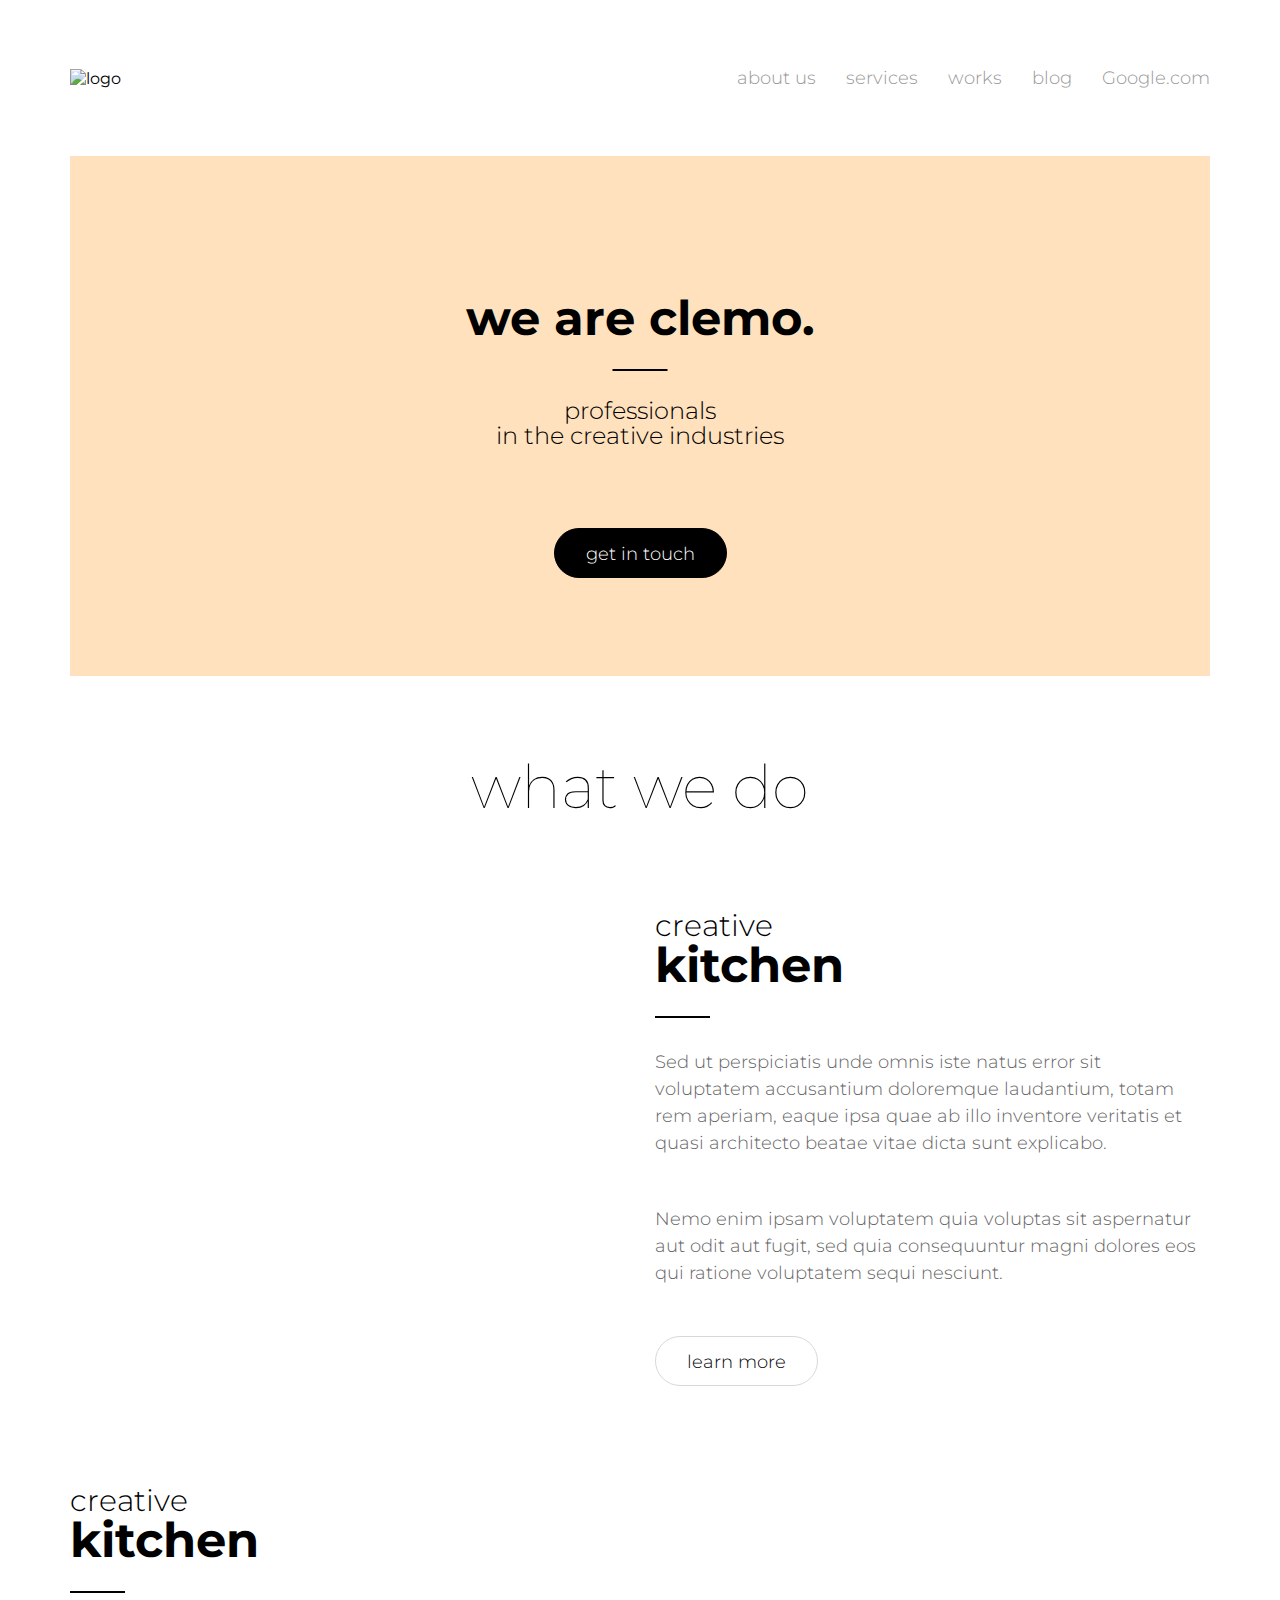
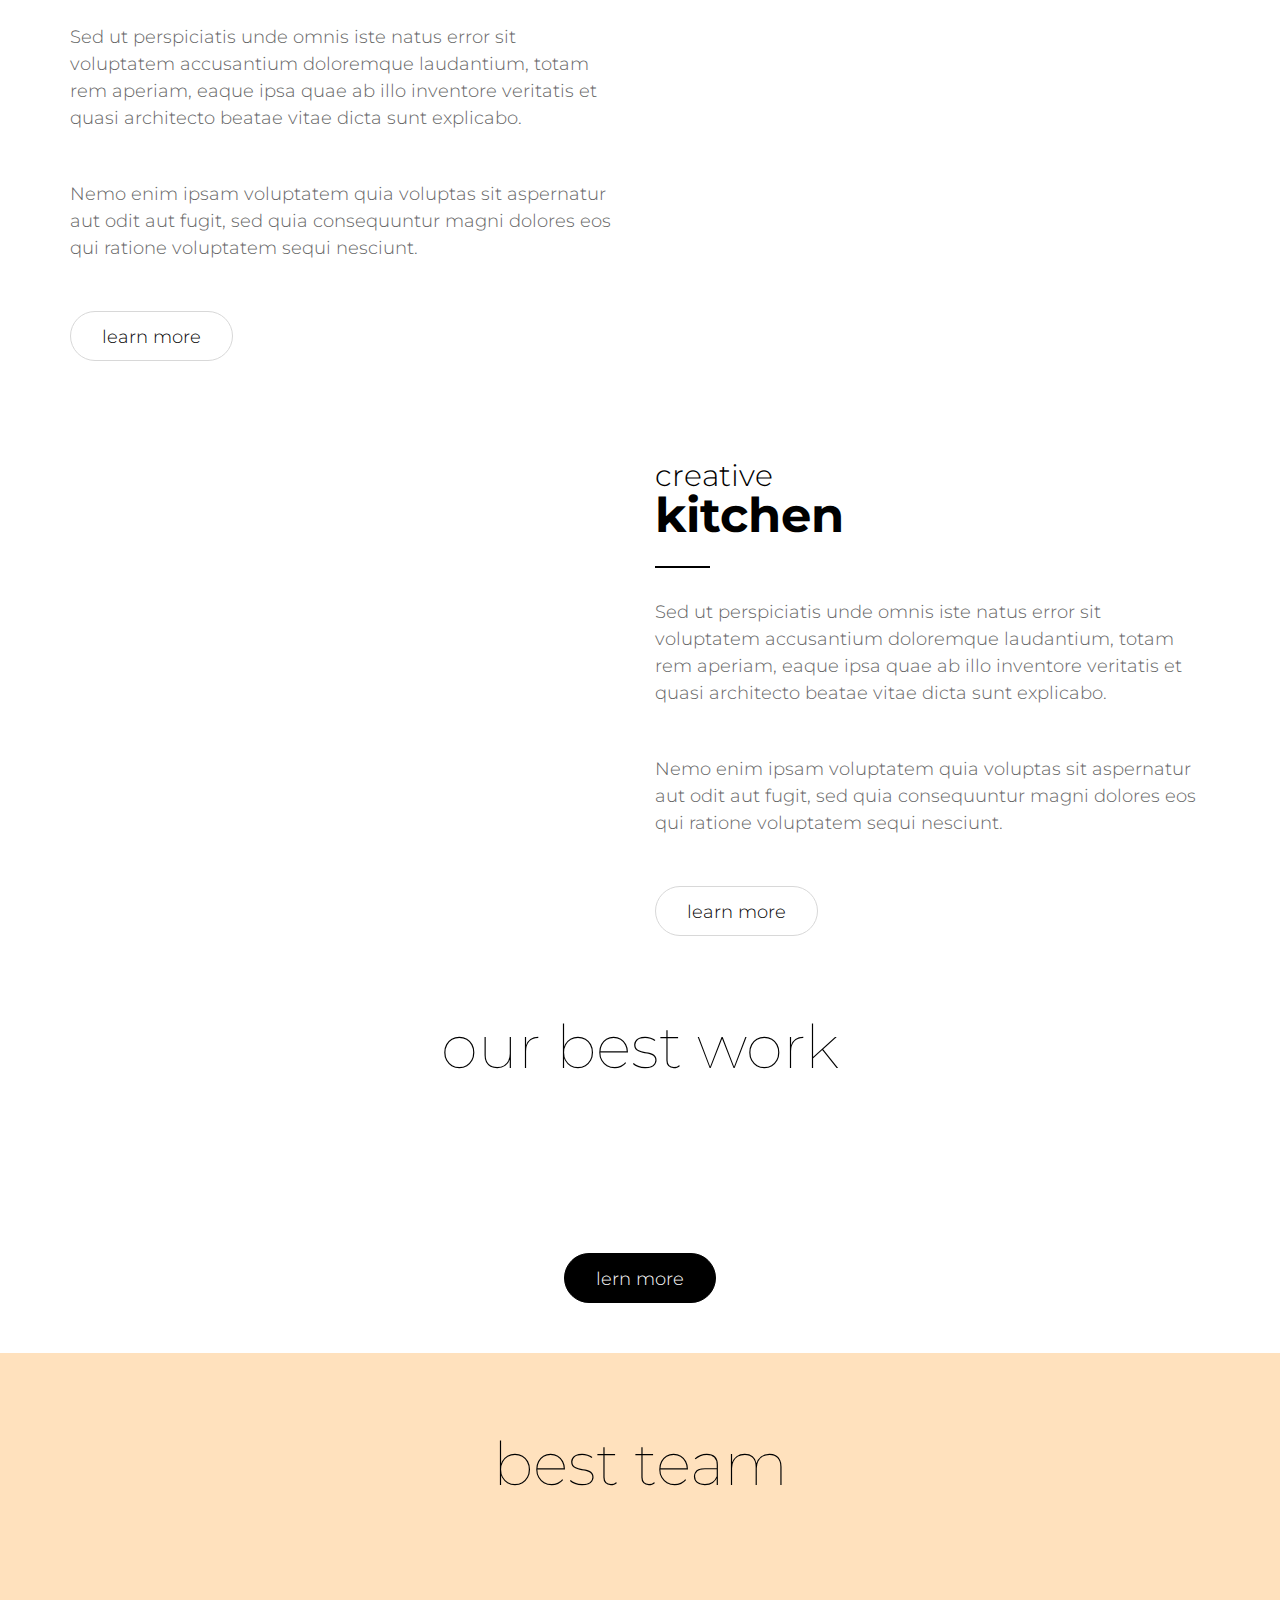
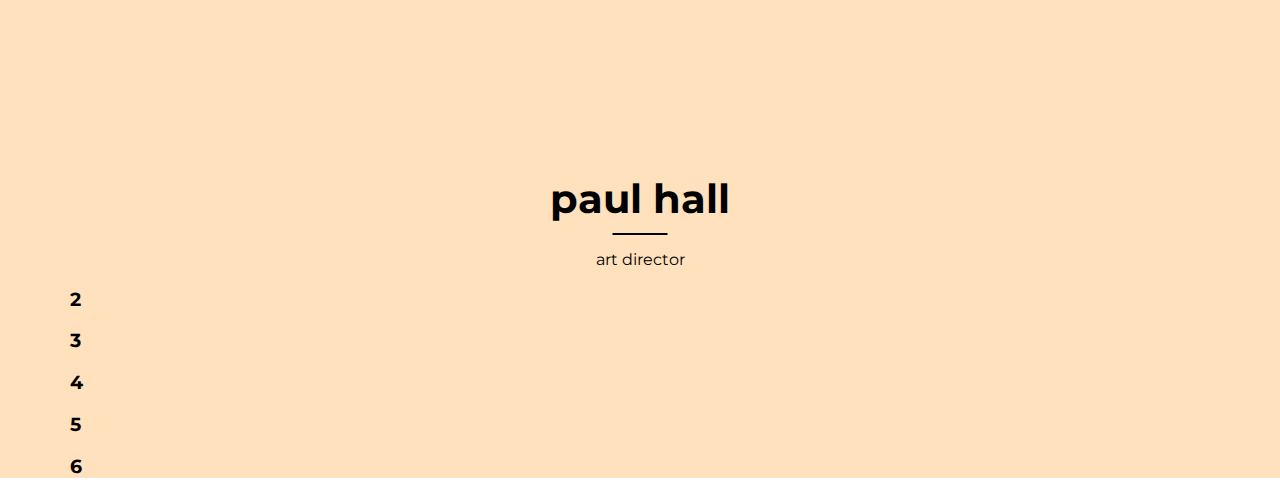
==== index.html @ fd50d559 "добавили общие стили, начал слайдер" ====
<!DOCTYPE html>
<html lang="en">
<head>
    <meta charset="UTF-8">
    <meta name="viewport" content="width=device-width, initial-scale=1.0">
    <meta http-equiv="X-UA-Compatible" content="ie=edge">
    <title>Document</title>
    <link rel="stylesheet" href="./css/index.css">
    <link rel="stylesheet" href="./css/grid.css">
    <link rel="stylesheet" href="./css/common.css">
    <link rel="stylesheet" href="./css/header.css">
    <link rel="stylesheet" href="./css/hero.css">
    <link rel="stylesheet" href="./css/content.css">
    <link rel="stylesheet" href="./css/gallery.css">
    <link rel="stylesheet" href="./css/gallery.css">
    <link rel="stylesheet" href="./css/best-team.css">
    <link href="https://fonts.googleapis.com/css?family=Montserrat:100,300,700&amp;subset=cyrillic" rel="stylesheet">
    <!-- Add the slick-theme.css if you want default styling -->
    <link rel="stylesheet" type="text/css" href="https://cdnjs.cloudflare.com/ajax/libs/slick-carousel/1.9.0/slick.min.css" />
    <!-- Add the slick-theme.css if you want default styling -->
    <link rel="stylesheet" type="text/css" href="https://cdnjs.cloudflare.com/ajax/libs/slick-carousel/1.9.0/slick-theme.min.css" />
</head>
<body>
    <header class="header">
     <div class="container">
            <div class="row row-space-between">
                <div class="col-6 header__item">
                    <div class="logo">
                        <img class="logo-img" src="http://www.digicliff.com/blog/wp-content/uploads/2015/09/Google-New-Logo-2015.jpg
                        " alt="logo">
                    </div>
                </div>
                <div class="col-6 header__item header__item_nav">
                    <nav class="main-nav">
                        <ul class="nav__list">
                            <li class="nav__item">
                                <a class="nav__link"href="#">about us</a>
                            </li>
                            <li class="nav__item">
                            
                                <a class="nav__link"href="#">services</a>
                            </li>
                            <li class="nav__item">
                                <a class="nav__link"href="#">works</a>
                            </li>
                            <li class="nav__item">
                                <a class="nav__link"href="#">blog</a>
                            </li>
                            <li class="nav__item">
                                <a class="nav__link"href="https://Google.com" target="_blank">Google.com</a>
                            </li>
                        </ul>
                    </nav>
                </div>
            </div>
        </div>
    </header>
    <main>
        <div class="container">
           
                <div class="hero">
                <h2 class="hero__title">we are clemo.</h2>
                <p class="hero__text">professionals <br> in the creative industries</p>   
                <a class="button" href="#" > get in touch</a>
                </div>
            

            <section class="section">
                <h2 class="section__title">what we do</h2>
                
                <div class="card row">
                    <div class="col-6 card__image">
                        <img src="http://placehold.it/1000x1000" alt="">
                    </div>
                    <div class="col-6 card__info">
                        <h3 class="card__title">
                            <span>creative</span>
                            kitchen
                        </h3>
                        <p class="card__text">
                            Sed ut perspiciatis unde omnis iste natus error sit voluptatem accusantium doloremque laudantium, totam rem aperiam, eaque
                            ipsa quae ab illo inventore veritatis et quasi architecto beatae vitae dicta sunt explicabo.
                        </p>
                        <p class="card__text"> 
                            Nemo enim ipsam voluptatem quia
                            voluptas sit aspernatur aut odit aut fugit, sed quia consequuntur magni dolores eos qui ratione voluptatem sequi nesciunt.
                        </p>
                        <a class="button button_invert" href="#">learn more</a>
                    </div>
                </div>

                <div class="card row">
                    <div class="col-6 card__image">
                        <img src="http://placehold.it/1000x1000" alt="">
                    </div>
                    <div class="col-6 card__info">
                        <h3 class="card__title">
                            <span>creative</span>
                            kitchen
                        </h3>
                        <p class="card__text">
                            Sed ut perspiciatis unde omnis iste natus error sit voluptatem accusantium doloremque laudantium, totam rem aperiam, eaque
                            ipsa quae ab illo inventore veritatis et quasi architecto beatae vitae dicta sunt explicabo.
                        </p>
                        <p class="card__text"> 
                            Nemo enim ipsam voluptatem quia
                            voluptas sit aspernatur aut odit aut fugit, sed quia consequuntur magni dolores eos qui ratione voluptatem sequi nesciunt.
                        </p>
                        <a class="button button_invert" href="#">learn more</a>
                    </div>
                </div>

                <div class="card row">
                    <div class="col-6 card__image">
                        <img src="http://placehold.it/1000x1000" alt="">
                    </div>
                    <div class="col-6 card__info">
                        <h3 class="card__title">
                            <span>creative</span>
                            kitchen
                        </h3>
                        <p class="card__text">
                            Sed ut perspiciatis unde omnis iste natus error sit voluptatem accusantium doloremque laudantium, totam rem aperiam, eaque
                            ipsa quae ab illo inventore veritatis et quasi architecto beatae vitae dicta sunt explicabo.
                        </p>
                        <p class="card__text"> 
                            Nemo enim ipsam voluptatem quia
                            voluptas sit aspernatur aut odit aut fugit, sed quia consequuntur magni dolores eos qui ratione voluptatem sequi nesciunt.
                        </p>
                        <a class="button button_invert" href="#">learn more</a>
                    </div>
                </div>
            </section>
            <section class="section gallery">
                    <h2 class="section__title">our best work</h2>
                
            <div class="row">
                <div class="gallery__column col-4">
                    <img src="http://placehold.it/100x100" alt="">
                    <img src="http://placehold.it/100x200" alt="">
                </div>

                <div class="gallery__column col-4">
                    <img src="http://placehold.it/100x200" alt="">
                    <img src="http://placehold.it/100x100" alt="">
                </div>

                <div class="gallery__column col-4">
                    <img src="http://placehold.it/100x100" alt="">
                    <img src="http://placehold.it/100x200" alt="">
                </div>
            </div>
             <div class="gallery__button-wrap">
                        <a class="button gallery__button" href="#"> lern more </a>
            </div>
            
            </section>
        </div>
        <section class="section best-team">
            <div class="container">
                <h2 class="section__title">best team</h2>
                <div  class="best-team__slider">
                    <div class="member">
                        <div class="member__avatar">
                            <img src="http://placehold.it/100x100" alt="">
                        </div>
                       <p class="member__name"> paul hall </p>
                       <span class="member__job">  art director </span>
                    </div>
                    <div>
                        <h3>2</h3>
                    </div>
                    <div>
                        <h3>3</h3>
                    </div>
                    <div>
                        <h3>4</h3>
                    </div>
                    <div>
                        <h3>5</h3>
                    </div>
                    <div>
                        <h3>6</h3>
                    </div>
                </div>

            </div>
        </section>
    </main>

    <script type="text/javascript" src="./js/jquery-3.3.1.min.js"></script>
    <script type="text/javascript" src="https://cdnjs.cloudflare.com/ajax/libs/slick-carousel/1.9.0/slick.min.js"></script>
    <script>
    
        $(document).ready(function (){
            $('.best-team__slider').slick( {
                infinite: true,
                slidesToShow: 3,
                slidesToScroll: 3,
                dots: true
            }
            );
        });
        </script>
</body>
</html>
---- css/index.css ----
* {
    box-sizing: border-box;
}

html,
body {
padding: 0;
margin: 0;
font-family: Montserrat, Helvetica, sans-serif;
}
---- css/grid.css ----
.container {
width: 1170px;
padding-left: 15px;
padding-right: 15px;
margin: 0 auto;
}

.row {
    margin: 0 -15px;
    display: flex;
    flex-wrap: wrap;
}


div[class*="col-"] {
    padding: 0 15px;
}

.col-12 {
    width: 100%;
}

.col-6 {
    width: 50%;
}

.col-1 {
    width: calc(100%/12 * 1);
}

.col-2 {
    width: calc(100%/12 * 2);
}

.col-3 {
    width: calc(100%/12 * 3);
}

.col-4 {
    width: calc(100%/12 * 4);
}

.col-5 {
    width: calc(100%/12 * 5);
}

.col-7 {
    width: calc(100%/12 * 7);
}

.col-8 {
    width: calc(100%/12 * 8);
}

.col-9 {
    width: calc(100%/12 * 9);
}

.col-10 {
    width: calc(100%/12 * 10);
}

.col-11 {
    width: calc(100%/12 * 11);
}
---- css/common.css ----
.section {
  padding: 0;
  padding-top: 87px;
}

.section__title {
  font-size: 60px;
  margin-bottom: 100px;
  margin-top: 0;
  font-weight: 100;
  line-height: 0.8;
  text-align: center;
}

.button {
  display: inline-block;
  height: 50px;
  line-height: 50px;
  padding: 0 31px;
  background-color: #000;
  border-radius: 25px;
  text-align: center;
  font-size: 18px;
  font-weight: 300;
  text-decoration: none;
  color: #ffffff;
  transition: all 0.05s;
  border: 1px solid #000;
}

.button:hover {
   color: #ebe9e9;
   background-color: #252525; 
   box-shadow: 2px 2px 2px #978a7a;
   transition: all 0.15s ease-out;
}

.button:active {
background-color: rgb(27, 27, 27);
box-shadow: 0px 0px 2px rgb(0, 0, 0);
transition: all 0.15s ease-out;
}

.button_invert {
    background-color: #fff; 
    border-color: #d8d8d8;
    color: #000;
}

.button_invert:hover {
    background-color: #ededed;
    border-color: #ededed;
    box-shadow: 2px 2px 7px #d7d7d7;
    color: #000;
}

.button_invert:active {
  box-shadow: 2px 2px 2px #d7d7d7;

}
---- css/header.css ----
.header {
height: 156px;
align-items: stretch;
}

.header > .container,
.header >.container> .row {
    height: 100%;
}

.header__item {
    display:flex;
    align-items: center;
}

.header__item_nav {
   justify-content: flex-end;

}

.logo-img {
width: 120px;
}

.nav__list {
list-style: none;
margin: 0;
padding: 0;
display: flex;
}

.nav__link {
    color: #989898;
    font-size: 18px;
    text-decoration: none;
    font-weight: 300;
    padding: 10px 15px;
}

.nav__item:last-child .nav__link {
    padding-right: 0;
}
.nav__link:hover {
    color: #4f4f4f;
}
---- css/hero.css ----
.hero {
    height: 520px;
    background-color: #ffe1bd;
    display: flex;
    flex-direction: column;
    justify-content: center;
    align-items: center;
}

.hero__title {
    position: relative;
    font-size: 48px;
    margin-bottom: 56px;
    line-height : 1;
}

.hero__title::after {
    content: "";
    position: absolute;
    bottom: -29px;
    left: 50%;
    transform: translateX(-50%);
    height: 2px;
    width: 55px;
    background-color: #000000;
}

.hero__text {
    text-align: center;
    font-size: 24px;
    font-weight: 300;
    line-height: 25px;
    margin: 0px 0px 80px 0px;
}
---- css/content.css ----
.card {
  justify-content: space-between;
}

.card:not(:last-child) {
  margin-bottom: 100px;
}

.card:nth-child(2n-1) {
  flex-direction: row-reverse;
}

.card__image img {
  width: 100%;
}

.card__title {
  position: relative;
  font-size: 48px;
  line-height: 1;
  text-align: left;
  font-weight: bold;
  margin: 0 0 60px 0;
}

.card__title span {
  display: block;
  font-size: 30px;
  line-height: 1;
  text-align: left;
  font-weight: 300;
  margin: 0;
}

.card__title::after {
  content: "";
  position: absolute;
  bottom: -29px;
  left: 0;
  height: 2px;
  width: 55px;
  background-color: #000000;
}

.card__text {
  font-size: 18px;
  font-weight: 300;
  font-style: normal;
  font-stretch: normal;
  line-height: 1.5;
  letter-spacing: normal;
  text-align: left;
  color: #656565;
  margin-top: 28px;
  margin-bottom: 49px;
}
---- css/gallery.css ----
.gallery__column img {
  width: 100%;
}

.gallery__column img:not(:last-child) {
  margin-bottom: 28px;
}

.gallery__button-wrap {
  display: flex;
  justify-content: center;
  padding: 50px 0;
}
---- css/gallery.css ----
.gallery__column img {
  width: 100%;
}

.gallery__column img:not(:last-child) {
  margin-bottom: 28px;
}

.gallery__button-wrap {
  display: flex;
  justify-content: center;
  padding: 50px 0;
}
---- css/best-team.css ----
.best-team {
    background-color: #ffe1bd;
}



.member__avatar {
    margin: 0 auto;
    width: 168px;
    height: 168px;
    border-radius: 100%;
    overflow: hidden;
    margin-bottom: 22px;
}

.member__avatar img {
    width: 100%;
}

.member {
   text-align: center;

}
.member__name {
  position: relative;
  font-size: 40px;
  font-weight: bold;
  line-height: 1.05;
  color: #000000;
  margin-top: 0;
  margin-bottom: 30px;

}


.member__name::after {
    content: "";
    position: absolute;
    bottom: -15px;
    left: 50%;
    transform: translateX(-50%);
    height: 2px;
    width: 55px;
    background-color: #000000;
}
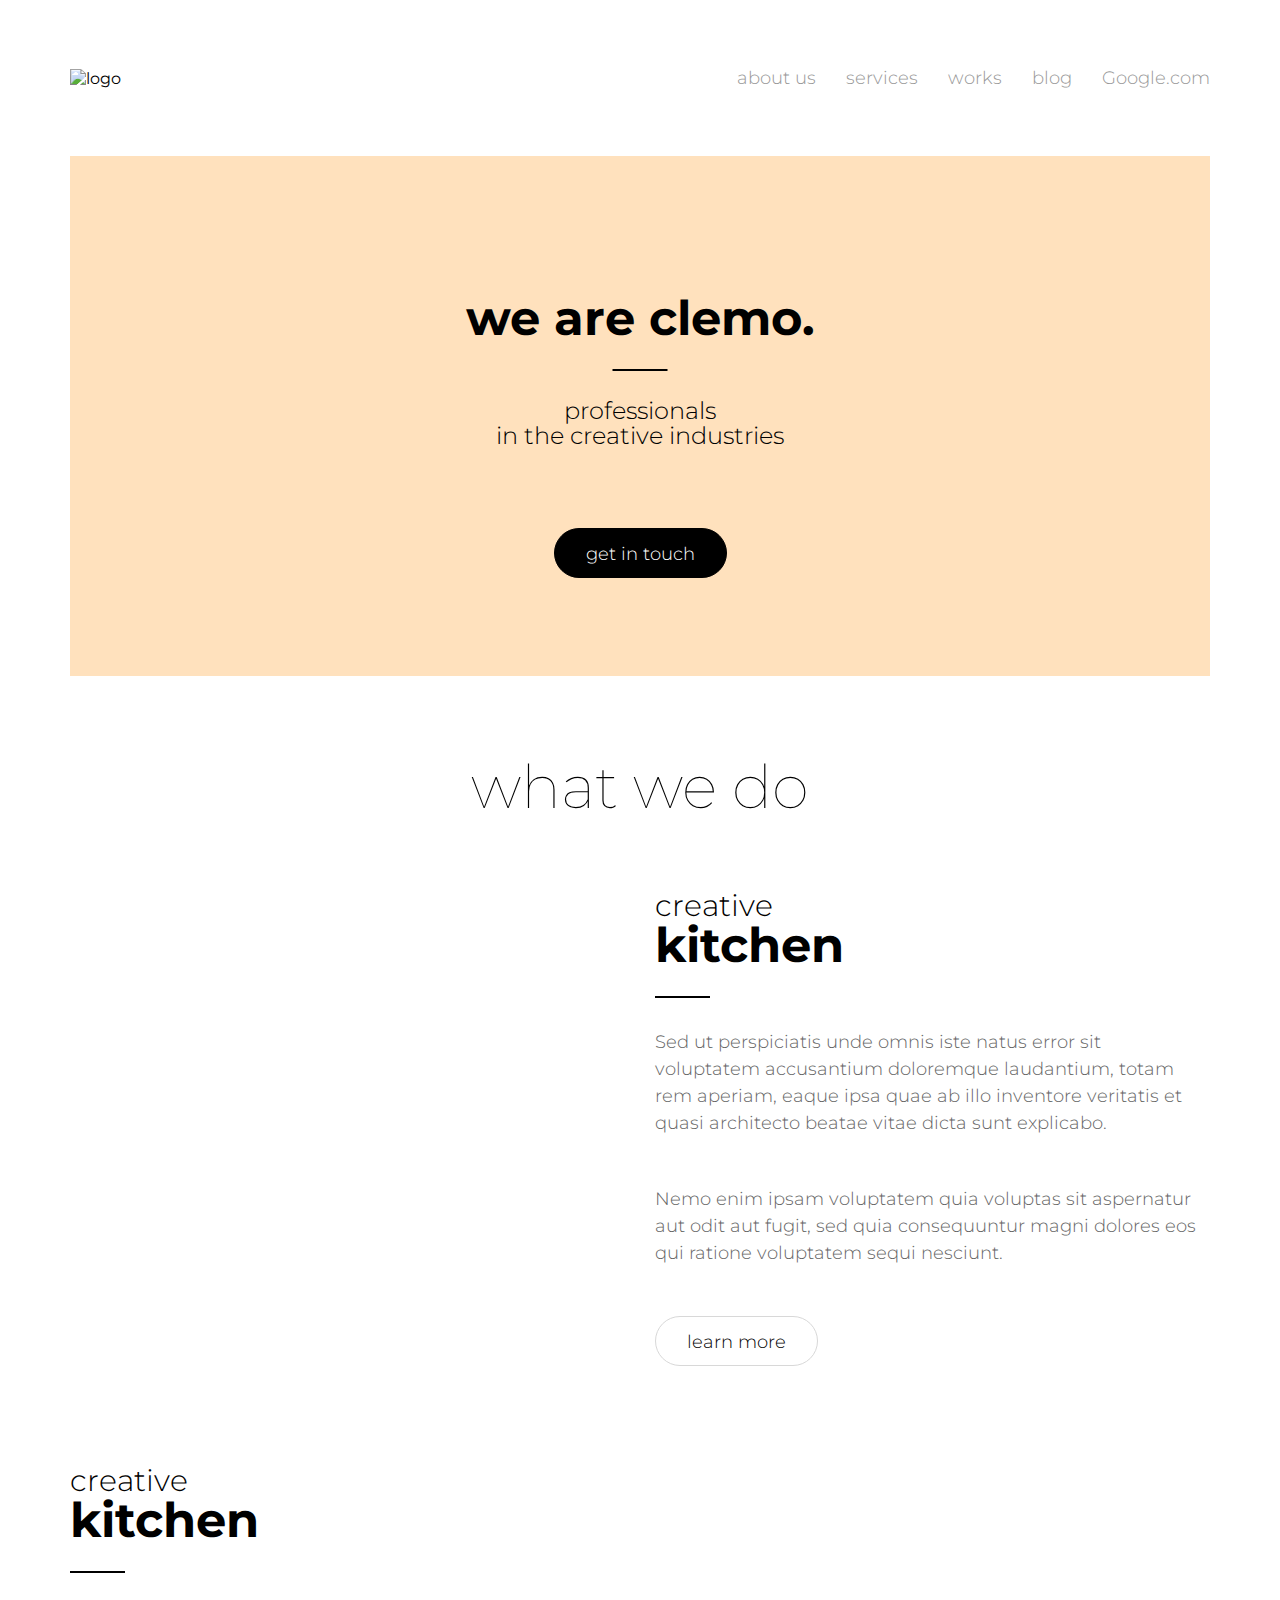
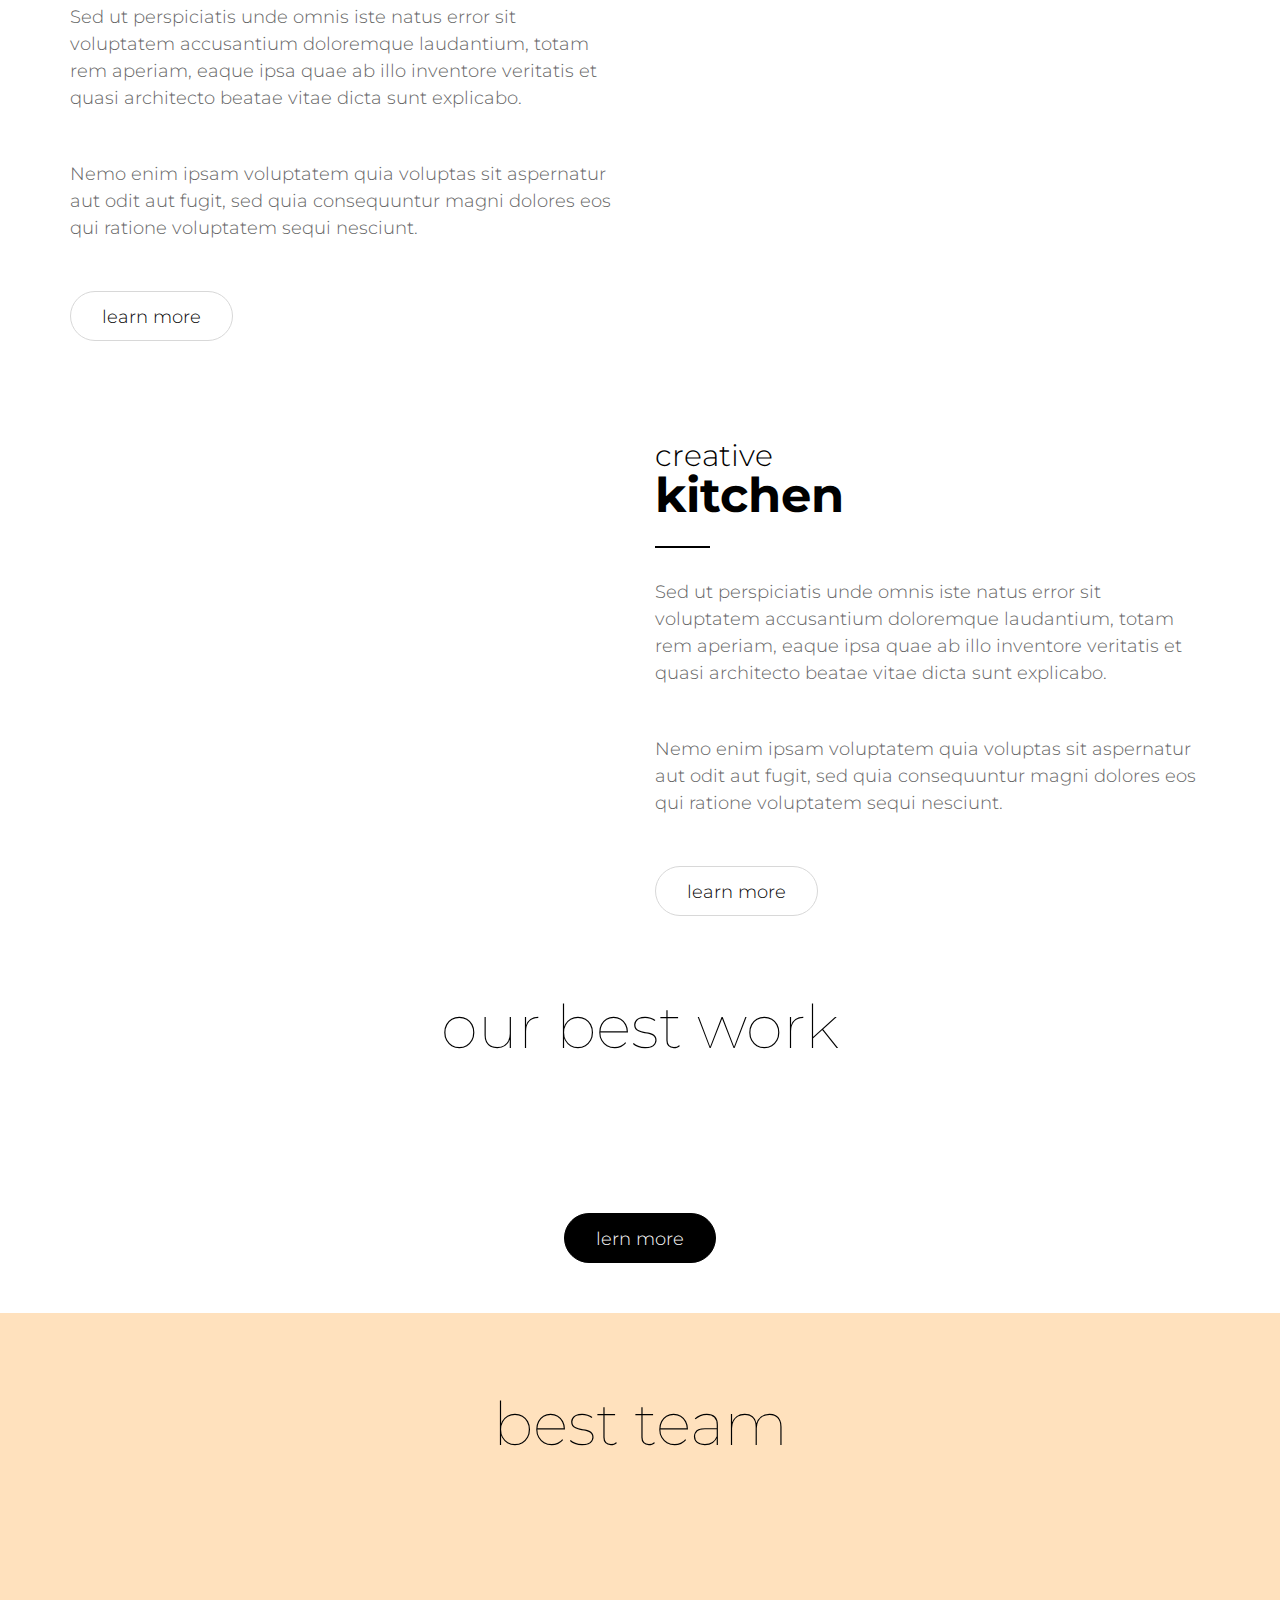
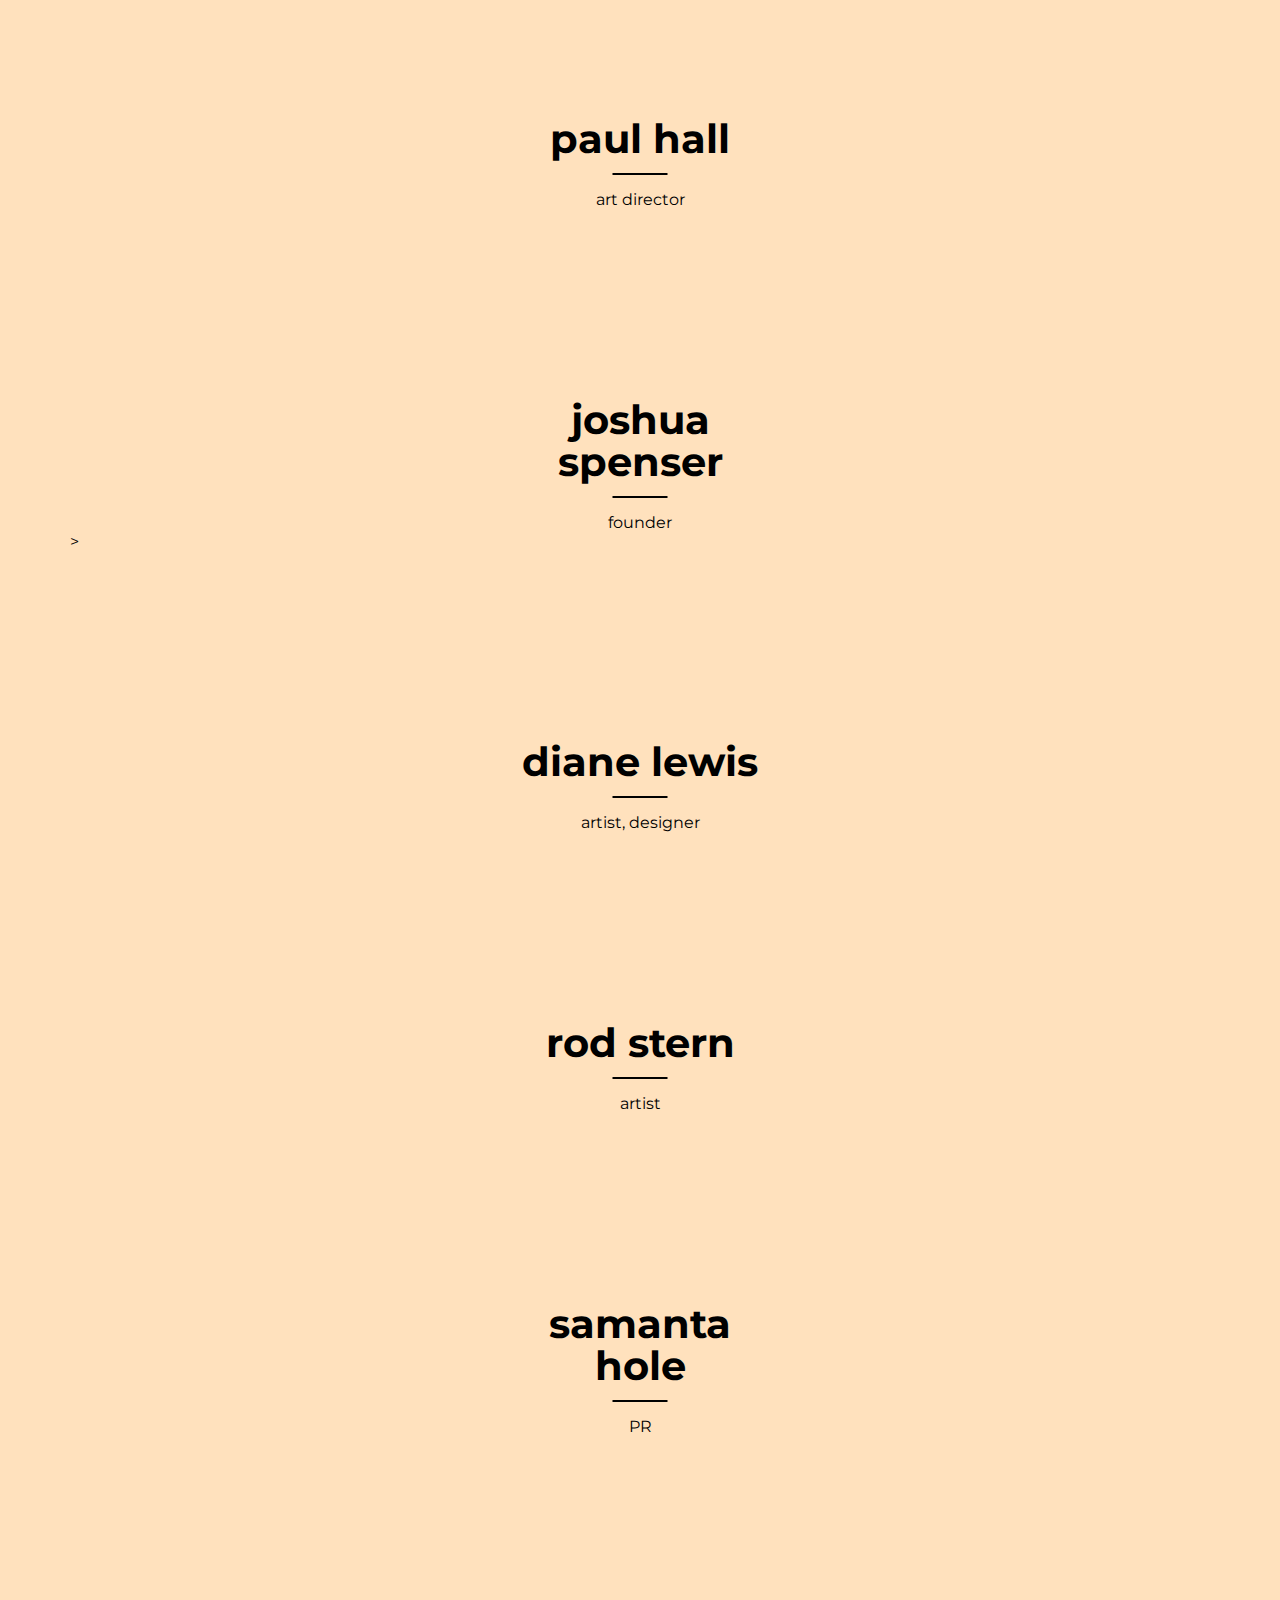
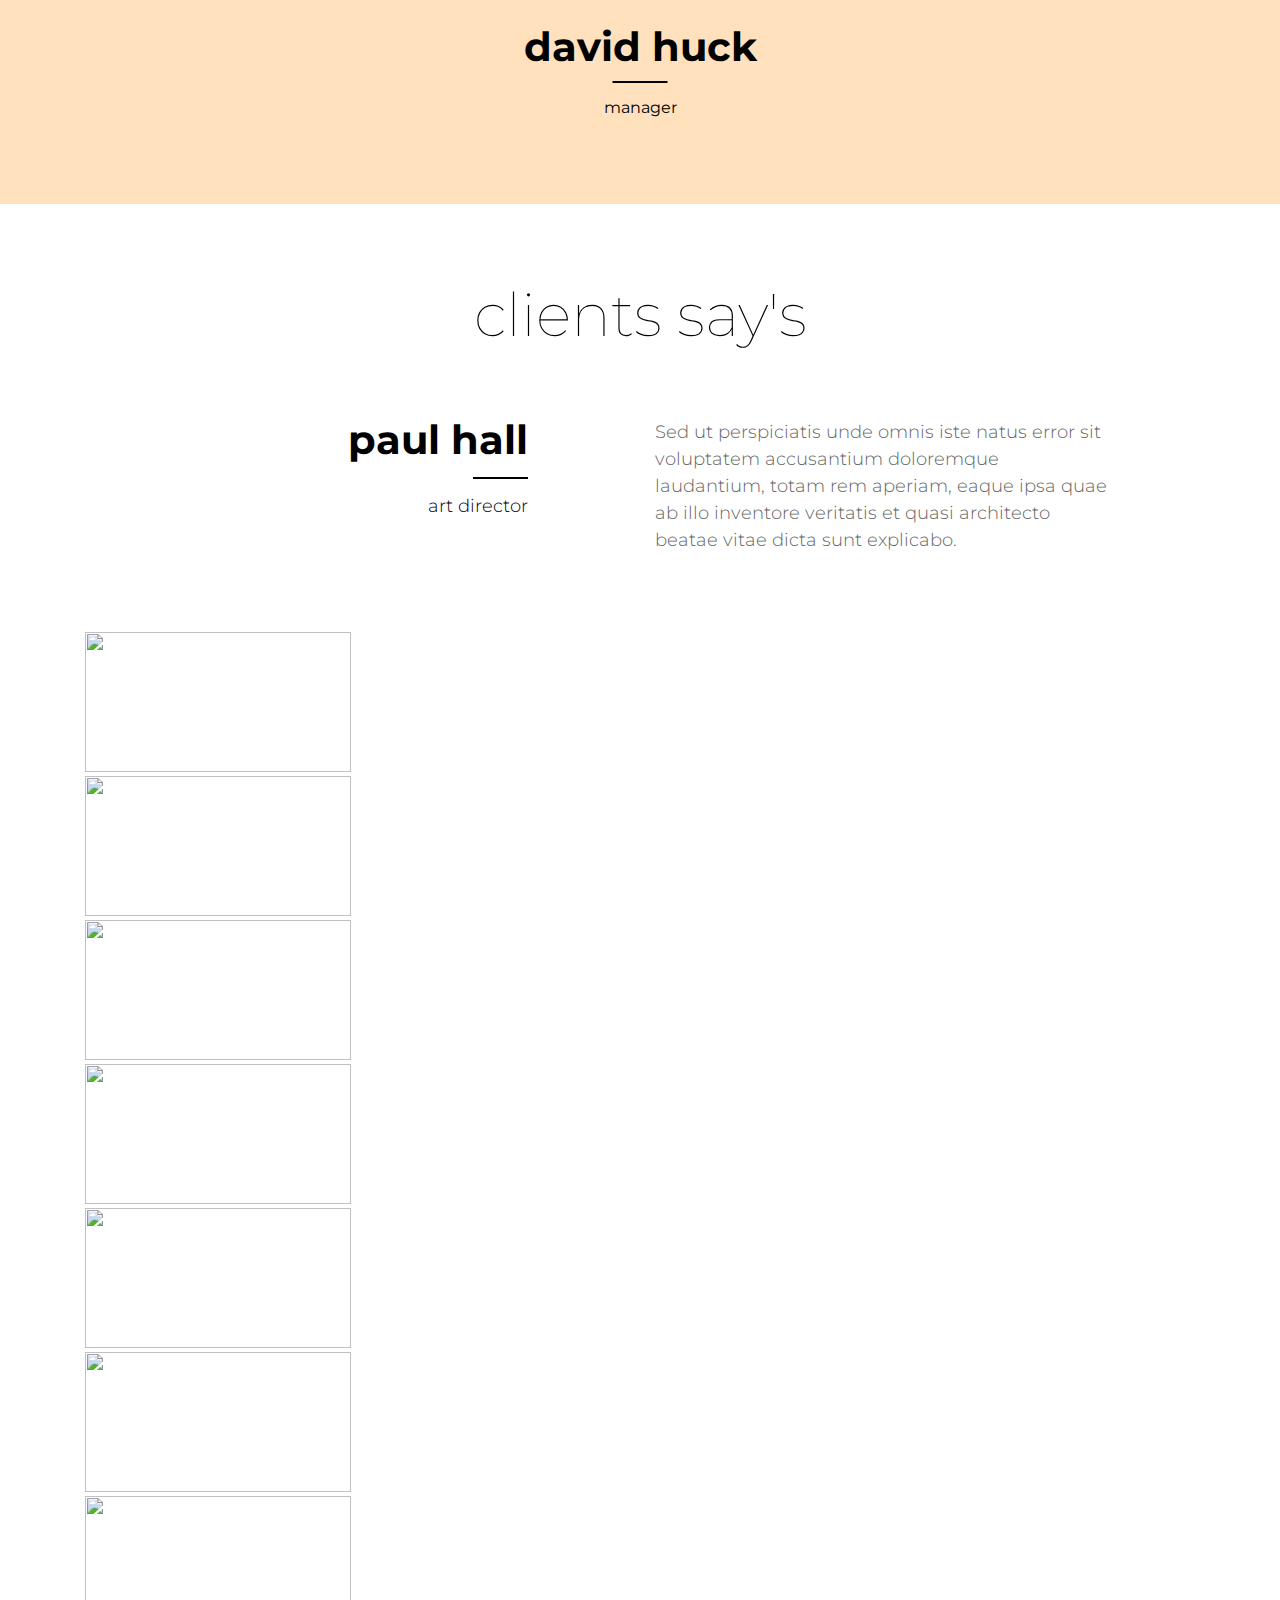
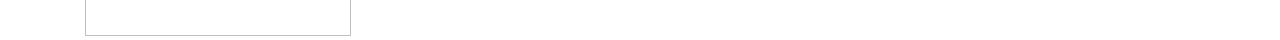
==== commit cb635255: "блок клиентских отзывов" ====
--- a/index.html
+++ b/index.html
@@ -14,6 +14,7 @@
     <link rel="stylesheet" href="./css/gallery.css">
     <link rel="stylesheet" href="./css/gallery.css">
     <link rel="stylesheet" href="./css/best-team.css">
+    <link rel="stylesheet" href="./css/clients-says.css">
     <link href="https://fonts.googleapis.com/css?family=Montserrat:100,300,700&amp;subset=cyrillic" rel="stylesheet">
     <!-- Add the slick-theme.css if you want default styling -->
     <link rel="stylesheet" type="text/css" href="https://cdnjs.cloudflare.com/ajax/libs/slick-carousel/1.9.0/slick.min.css" />
@@ -167,25 +168,86 @@
                        <p class="member__name"> paul hall </p>
                        <span class="member__job">  art director </span>
                     </div>
-                    <div>
-                        <h3>2</h3>
-                    </div>
-                    <div>
-                        <h3>3</h3>
-                    </div>
-                    <div>
-                        <h3>4</h3>
-                    </div>
-                    <div>
-                        <h3>5</h3>
-                    </div>
-                    <div>
-                        <h3>6</h3>
+                    <div class="member">
+                        <div class="member__avatar">
+                            <img src="http://placehold.it/100x100" alt="">
+                        </div>
+                        <p class="member__name"> joshua<br>spenser </p>
+                        <span class="member__job"> founder </span>
+                    </div>>
+                    <div class="member">
+                        <div class="member__avatar">
+                            <img src="http://placehold.it/100x100" alt="">
+                        </div>
+                        <p class="member__name"> diane lewis </p>
+                        <span class="member__job"> artist, designer </span>
+                    </div>
+                    <div class="member">
+                        <div class="member__avatar">
+                            <img src="http://placehold.it/100x100" alt="">
+                        </div>
+                        <p class="member__name"> rod stern </p>
+                        <span class="member__job"> artist </span>
+                    </div>
+                    <div class="member">
+                        <div class="member__avatar">
+                            <img src="http://placehold.it/100x100" alt="">
+                        </div>
+                        <p class="member__name"> samanta<br>hole </p>
+                        <span class="member__job"> PR </span>
+                    </div>
+                    <div class="member">
+                        <div class="member__avatar">
+                            <img src="http://placehold.it/100x100" alt="">
+                        </div>
+                        <p class="member__name"> david huck </p>
+                        <span class="member__job"> manager </span>
                     </div>
                 </div>
 
             </div>
         </section>
+        <div class="container">
+            <section class="section clients-says">
+                <h2 class="section__title">clients say's</h2>
+                <div class="row">
+                    <div class="col-5 client">
+                        <p class="client__name"> paul hall </p>
+                        <span class="client__job"> art director </span>
+                    </div>
+                    <div class="col-1"> </div>
+                    <div class="col-5 clients__text">
+                       <p> Sed ut perspiciatis unde omnis iste natus error sit voluptatem accusantium doloremque laudantium, totam rem aperiam, eaque
+                    ipsa quae ab illo inventore veritatis et quasi architecto beatae vitae dicta sunt explicabo.</p>
+                       </div>   
+                 </div>
+                <div class="clients-says__slider">
+                        
+                            <div class="clients__picture ">
+                                <img src="http://placehold.it/100x100" alt="">
+                            </div>
+                            <div class="clients__picture ">
+                                <img src="http://placehold.it/100x100" alt="">
+                            </div>
+                            <div class="clients__picture ">
+                                <img src="http://placehold.it/100x100" alt="">
+                            </div>
+                            <div class="clients__picture ">
+                                <img src="http://placehold.it/100x100" alt="">
+                             </div>
+                            <div class="clients__picture ">
+                                <img src="http://placehold.it/100x100" alt="">
+                            </div>
+                            <div class="clients__picture ">
+                                <img src="http://placehold.it/100x100" alt="">
+                            </div>
+                            <div class="clients__picture ">
+                                <img src="http://placehold.it/100x100" alt="">
+                            </div>
+                </div>
+
+            </section>
+        </div>
     </main>
 
     <script type="text/javascript" src="./js/jquery-3.3.1.min.js"></script>
@@ -197,10 +259,21 @@
                 infinite: true,
                 slidesToShow: 3,
                 slidesToScroll: 3,
-                dots: true
+                dots: true,
             }
             );
         });
+       
+
+        $(document).ready(function (){
+                $('.clients-says__slider').slick( {
+                    infinite: true,
+                    slidesToShow: 4,
+                    slidesToScroll: 4,
+                    dots: true
+                }
+                );
+            });
         </script>
 </body>
 </html>--- a/css/best-team.css
+++ b/css/best-team.css
@@ -1,8 +1,7 @@
 .best-team {
     background-color: #ffe1bd;
+    padding-bottom: 87px;
 }
-
-
 
 .member__avatar {
     margin: 0 auto;
--- a/css/clients-says.css
+++ b/css/clients-says.css
@@ -0,0 +1,66 @@
+
+.section__title {
+    margin-bottom: 80px;
+}
+
+
+.client__name {
+  position: relative;
+  font-family: Montserrat;
+  font-size: 40px;
+  font-weight: bold;
+  line-height: 1.05;
+  color: #000000;
+  margin-top: 0px;
+  margin-bottom: 36px;
+}
+
+.client__job {
+  
+  font-size: 18px;
+  font-weight: 300;
+  line-height: 1.05;
+  color: #000000;
+}
+
+.client {
+    text-align: right;
+
+}
+
+.client__name::after {
+  content: "";
+  position: absolute;
+  bottom: -18px;
+  left: 100%;
+  transform: translateX(-100%);
+  height: 2px;
+  width: 55px;
+  background-color: #000000;
+}
+
+.clients__text p {
+  margin: 0;
+  font-size: 18px;
+  font-weight: 300;
+  line-height: 1.5;
+  text-align: left;
+  color: #656565;
+
+}
+
+.clients__picture img {
+    width: 266px;
+    height: 140px;
+    margin: 0 15px;
+}
+
+.clients-says__slider {
+    margin-top: 78px;
+}
+
+
+
+
+
+
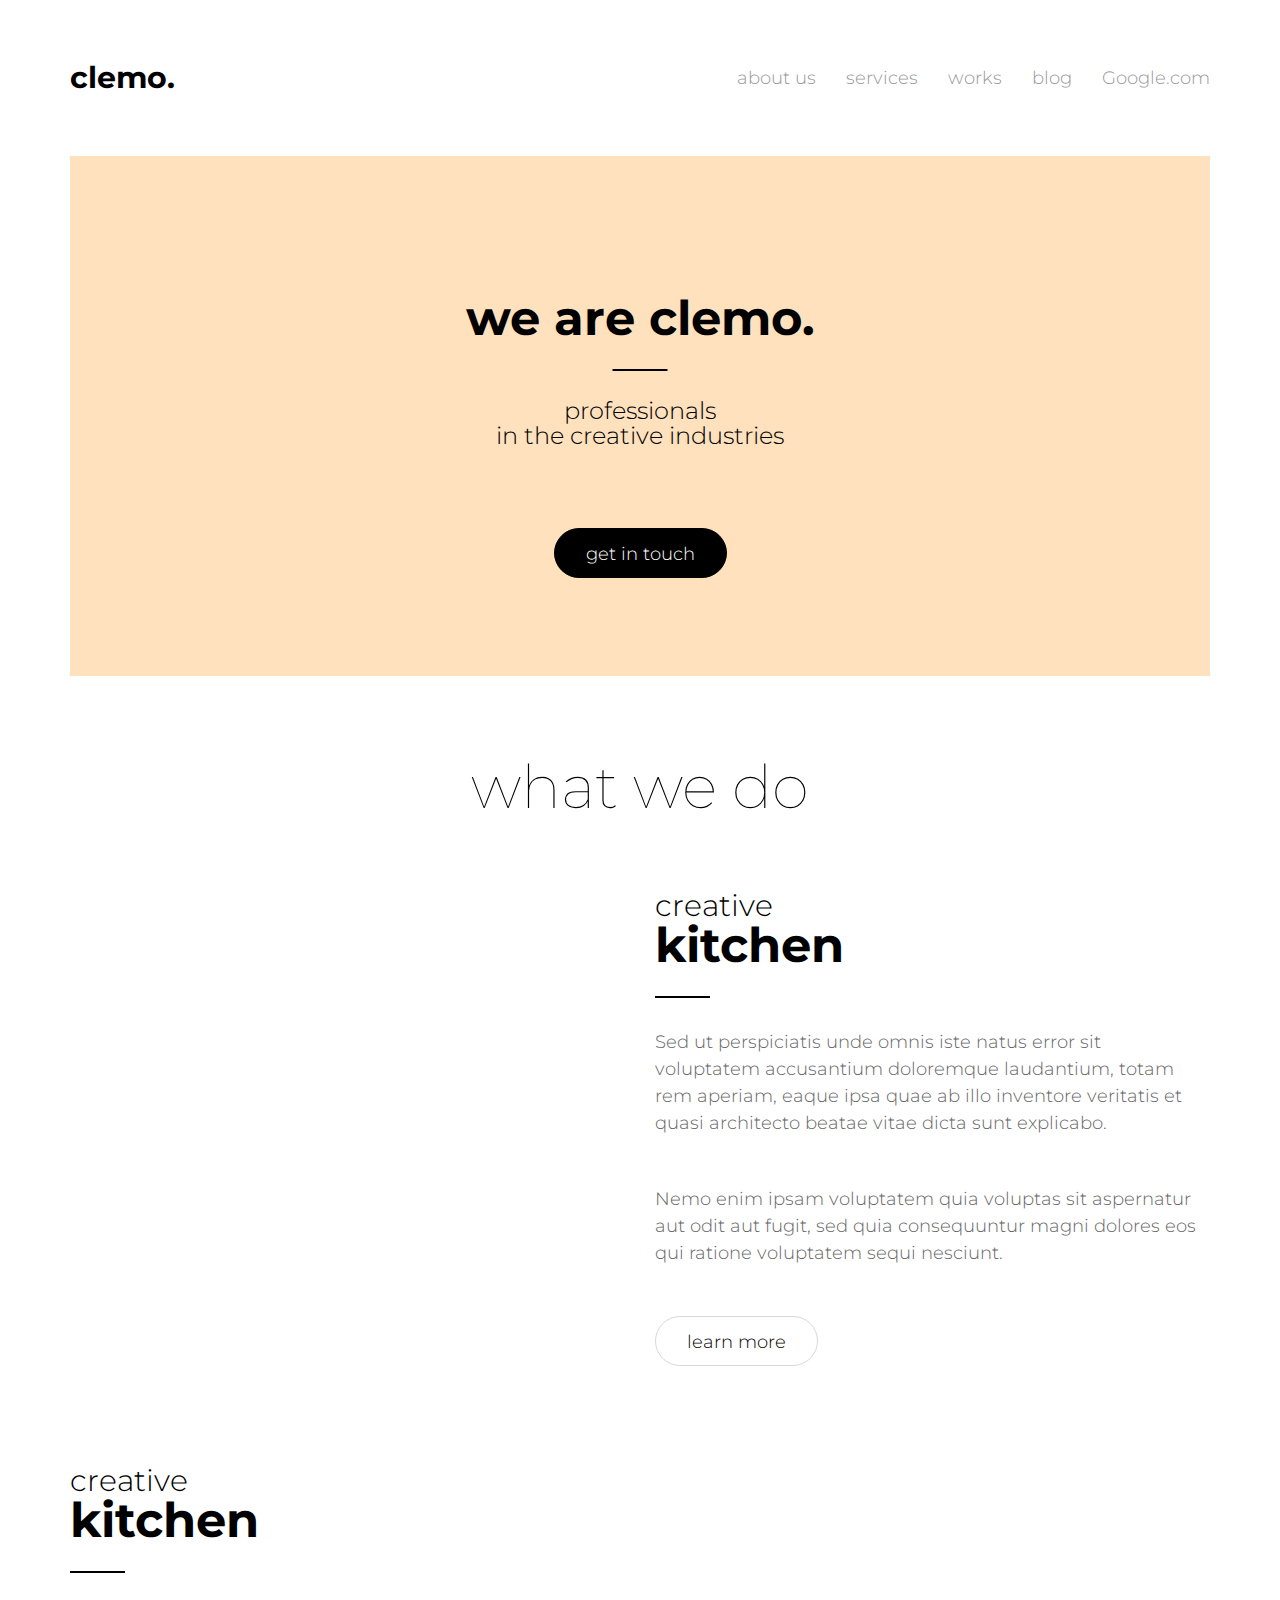
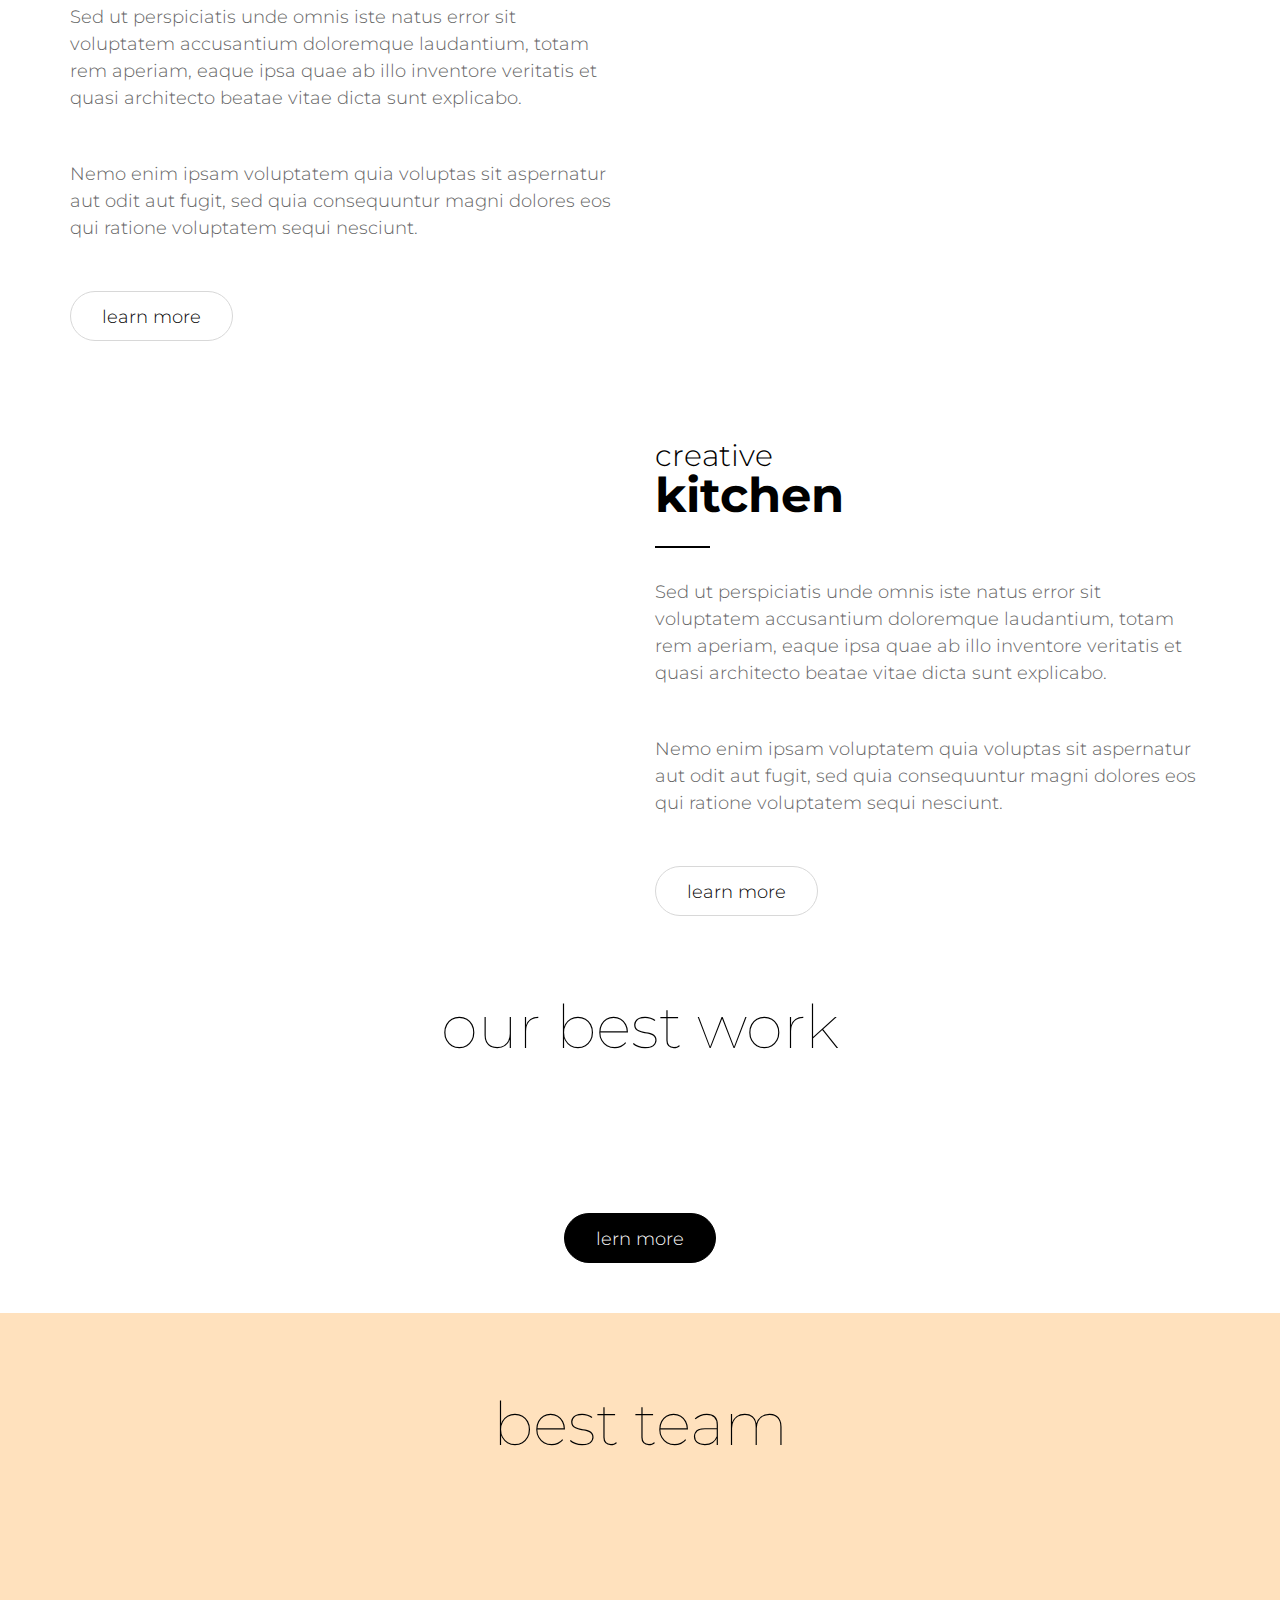
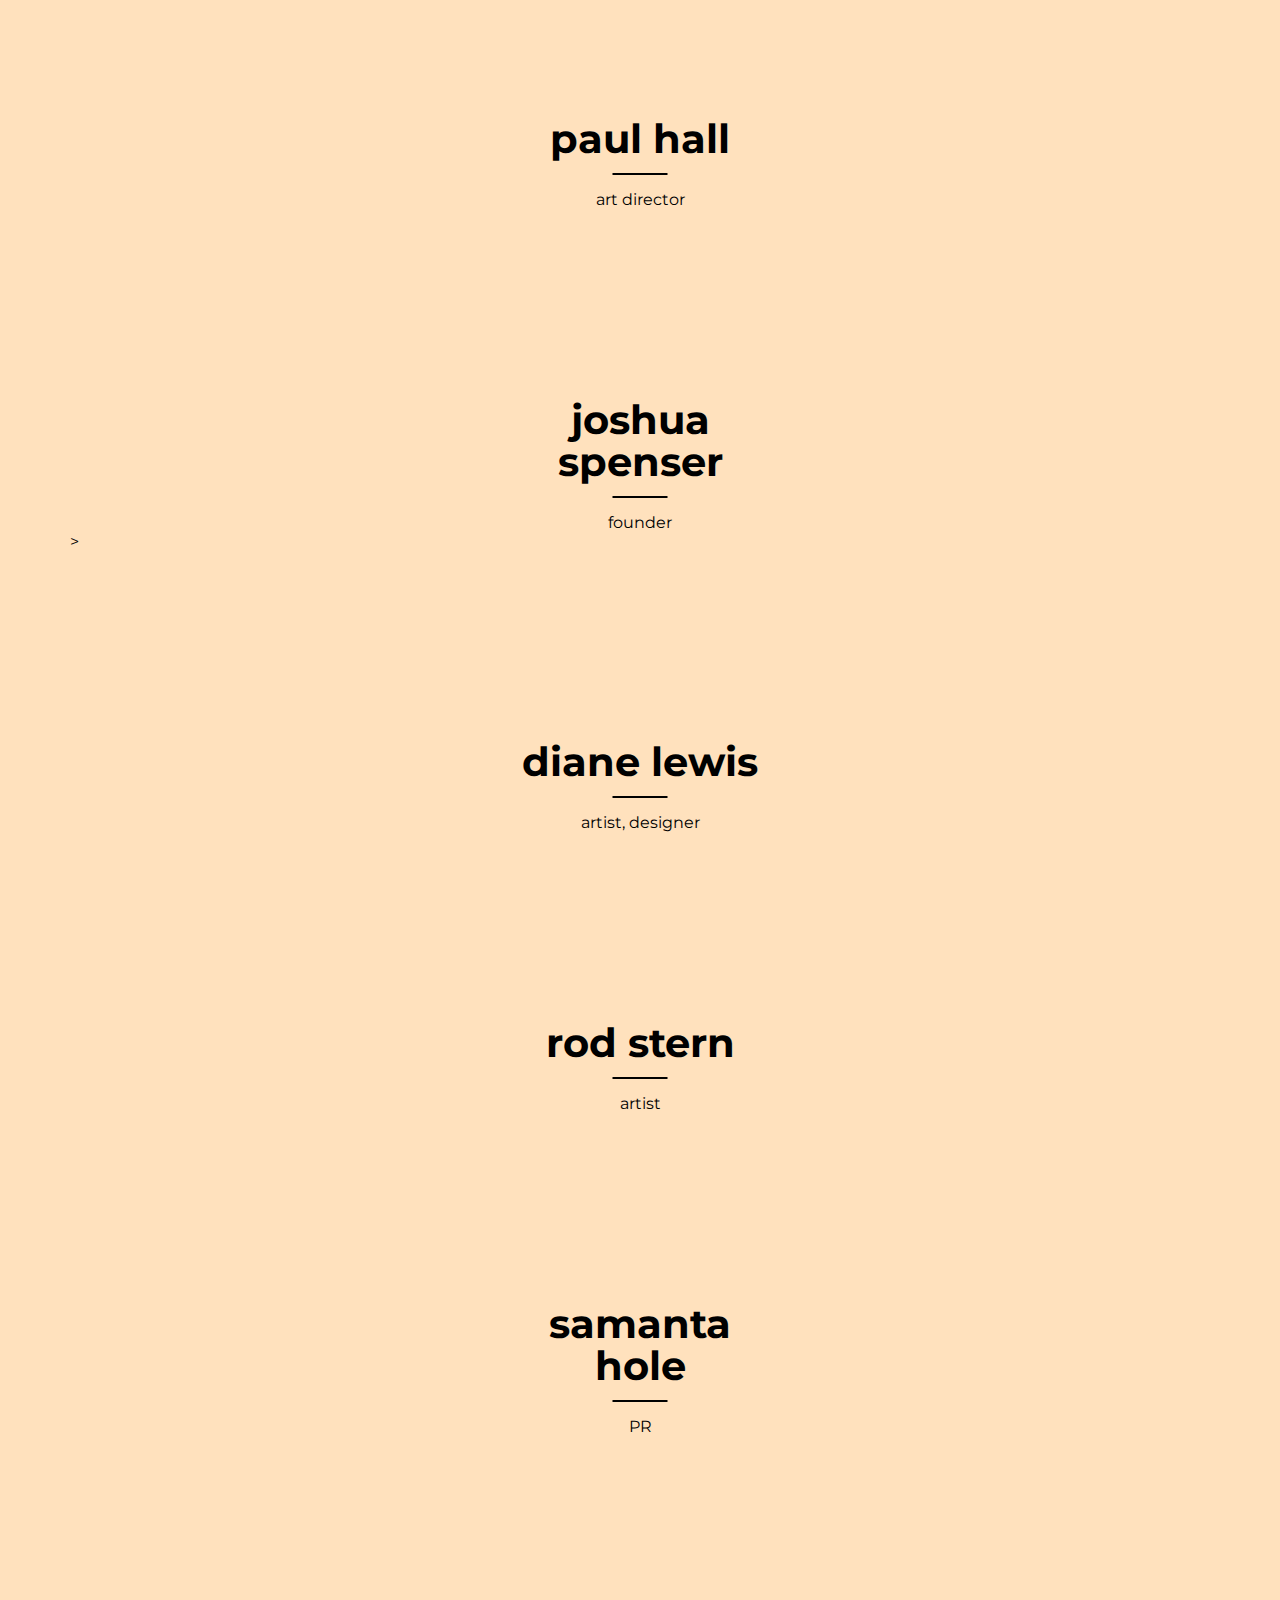
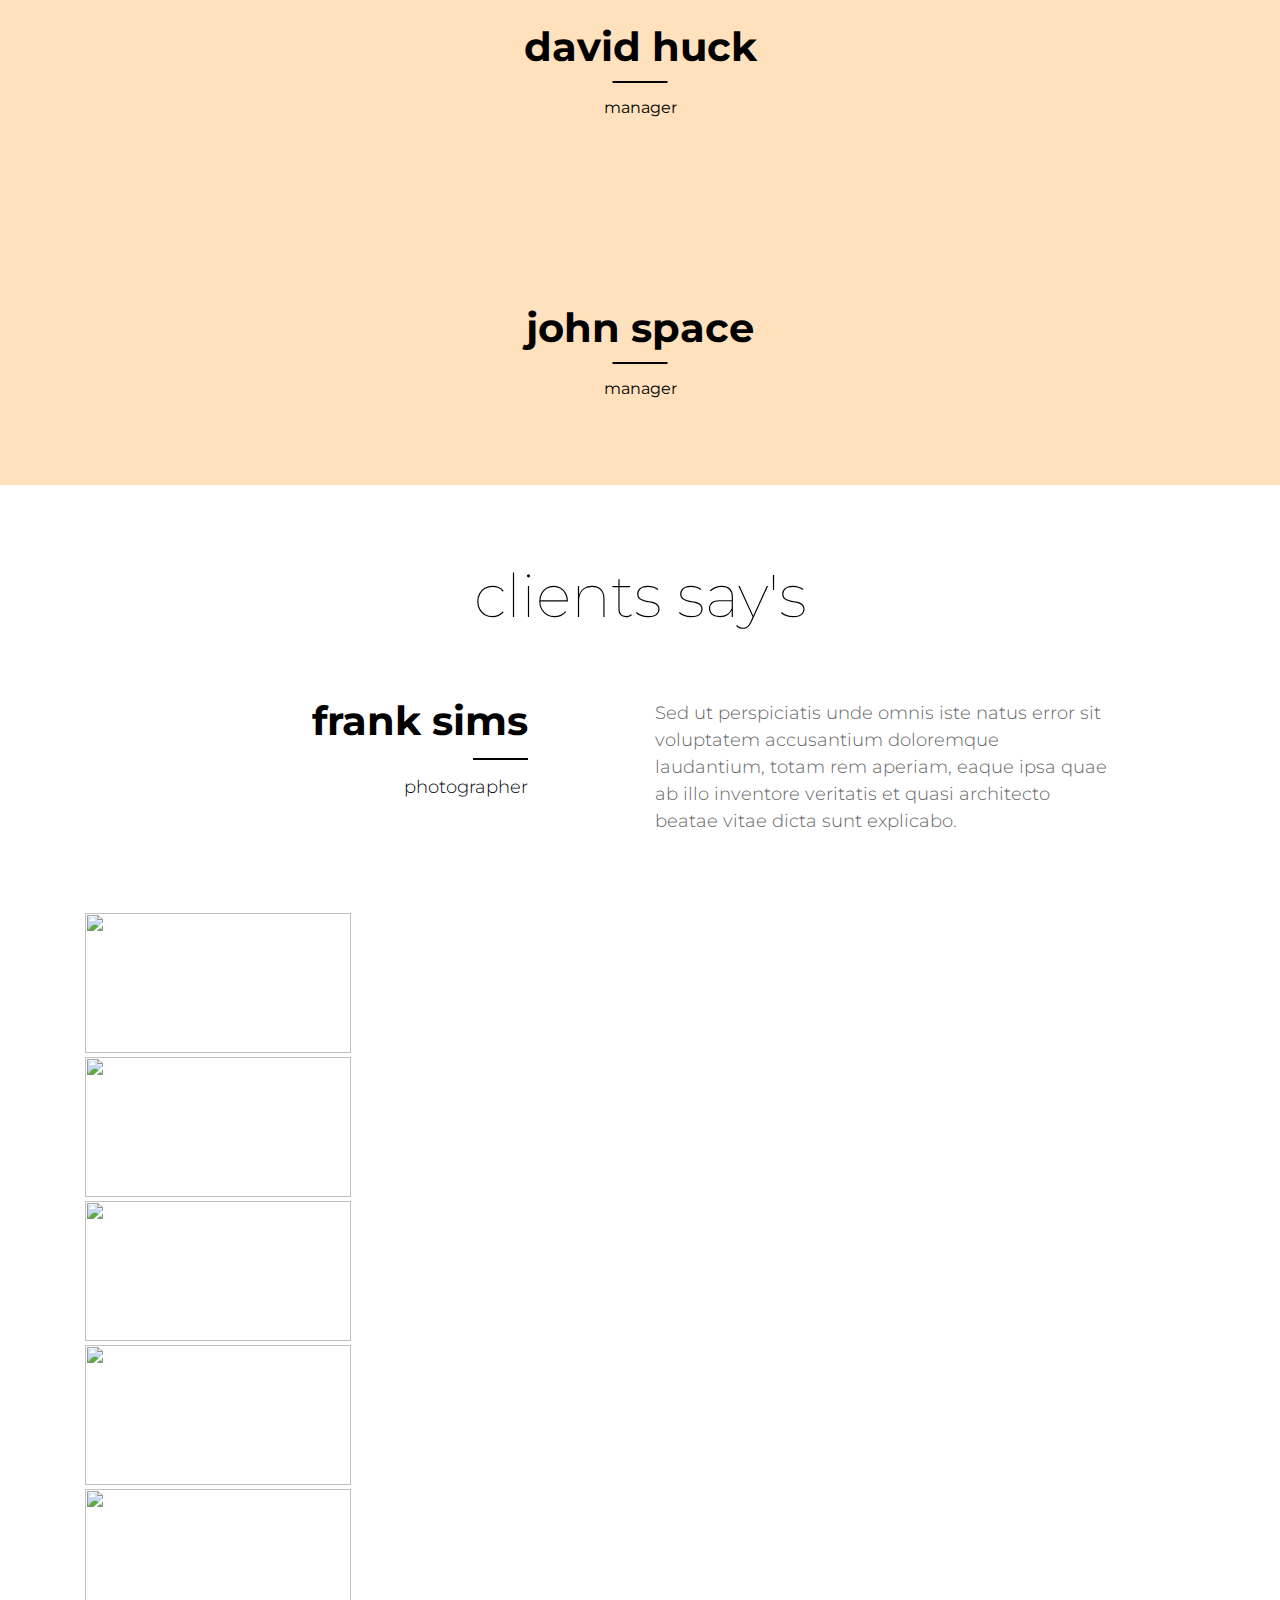
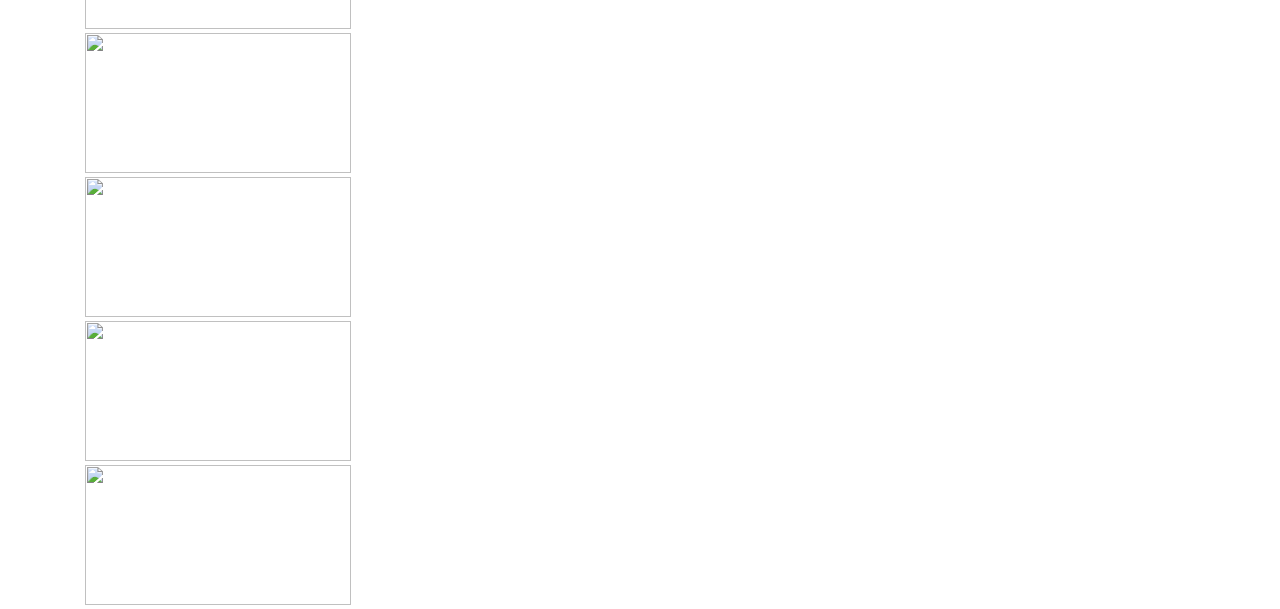
==== commit 22c334bc: "блок отзывов под ключ" ====
--- a/index.html
+++ b/index.html
@@ -27,8 +27,9 @@
             <div class="row row-space-between">
                 <div class="col-6 header__item">
                     <div class="logo">
-                        <img class="logo-img" src="http://www.digicliff.com/blog/wp-content/uploads/2015/09/Google-New-Logo-2015.jpg
-                        " alt="logo">
+                        <h2 class="logo__text"> clemo. </h2>
+                       <!-- <img class="logo-img" src="http://www.digicliff.com/blog/wp-content/uploads/2015/09/Google-New-Logo-2015.jpg
+                        " alt="logo"> -->
                     </div>
                 </div>
                 <div class="col-6 header__item header__item_nav">
@@ -203,6 +204,13 @@
                         <p class="member__name"> david huck </p>
                         <span class="member__job"> manager </span>
                     </div>
+                    <div class="member">
+                        <div class="member__avatar">
+                            <img src="http://placehold.it/100x100" alt="">
+                        </div>
+                        <p class="member__name"> john space </p>
+                        <span class="member__job"> manager </span>
+                    </div>
                 </div>
 
             </div>
@@ -212,8 +220,8 @@
                 <h2 class="section__title">clients say's</h2>
                 <div class="row">
                     <div class="col-5 client">
-                        <p class="client__name"> paul hall </p>
-                        <span class="client__job"> art director </span>
+                        <p class="client__name"> frank sims </p>
+                        <span class="client__job"> photographer </span>
                     </div>
                     <div class="col-1"> </div>
                     <div class="col-5 clients__text">
@@ -235,6 +243,12 @@
                             <div class="clients__picture ">
                                 <img src="http://placehold.it/100x100" alt="">
                              </div>
+                            <div class="clients__picture ">
+                                <img src="http://placehold.it/100x100" alt="">
+                            </div>
+                            <div class="clients__picture ">
+                                <img src="http://placehold.it/100x100" alt="">
+                            </div>
                             <div class="clients__picture ">
                                 <img src="http://placehold.it/100x100" alt="">
                             </div>
@@ -260,6 +274,10 @@
                 slidesToShow: 3,
                 slidesToScroll: 3,
                 dots: true,
+                dotsClass: 'slick-dots',
+                mobileFirst: true,
+                speed: 1100,
+                
             }
             );
         });
@@ -270,7 +288,10 @@
                     infinite: true,
                     slidesToShow: 4,
                     slidesToScroll: 4,
-                    dots: true
+                    dots: true,
+                    dotsClass: 'slick-dots',
+                    mobileFirst: true,
+                    speed: 1100
                 }
                 );
             });
--- a/css/header.css
+++ b/css/header.css
@@ -6,6 +6,16 @@
 .header > .container,
 .header >.container> .row {
     height: 100%;
+}
+
+.logo__text {
+  
+  font-size: 30px;
+  font-weight: bold;
+  line-height: 0.8;
+  text-align: left;
+  color: #000000;
+
 }
 
 .header__item {
--- a/css/best-team.css
+++ b/css/best-team.css
@@ -43,3 +43,14 @@
     background-color: #000000;
 }
 
+
+.best-team__slider {
+    position: relative;
+}
+
+
+.best-team__slider ul.slick-dots {
+    position: absolute;
+    top: 360px
+}
+
--- a/css/clients-says.css
+++ b/css/clients-says.css
@@ -56,8 +56,18 @@
 }
 
 .clients-says__slider {
+    position: relative;
     margin-top: 78px;
 }
+
+
+
+.clients-says__slider ul.slick-dots {
+    position: absolute;
+    top: 200px;
+    margin-bottom: 100px;
+}
+    
 
 
 
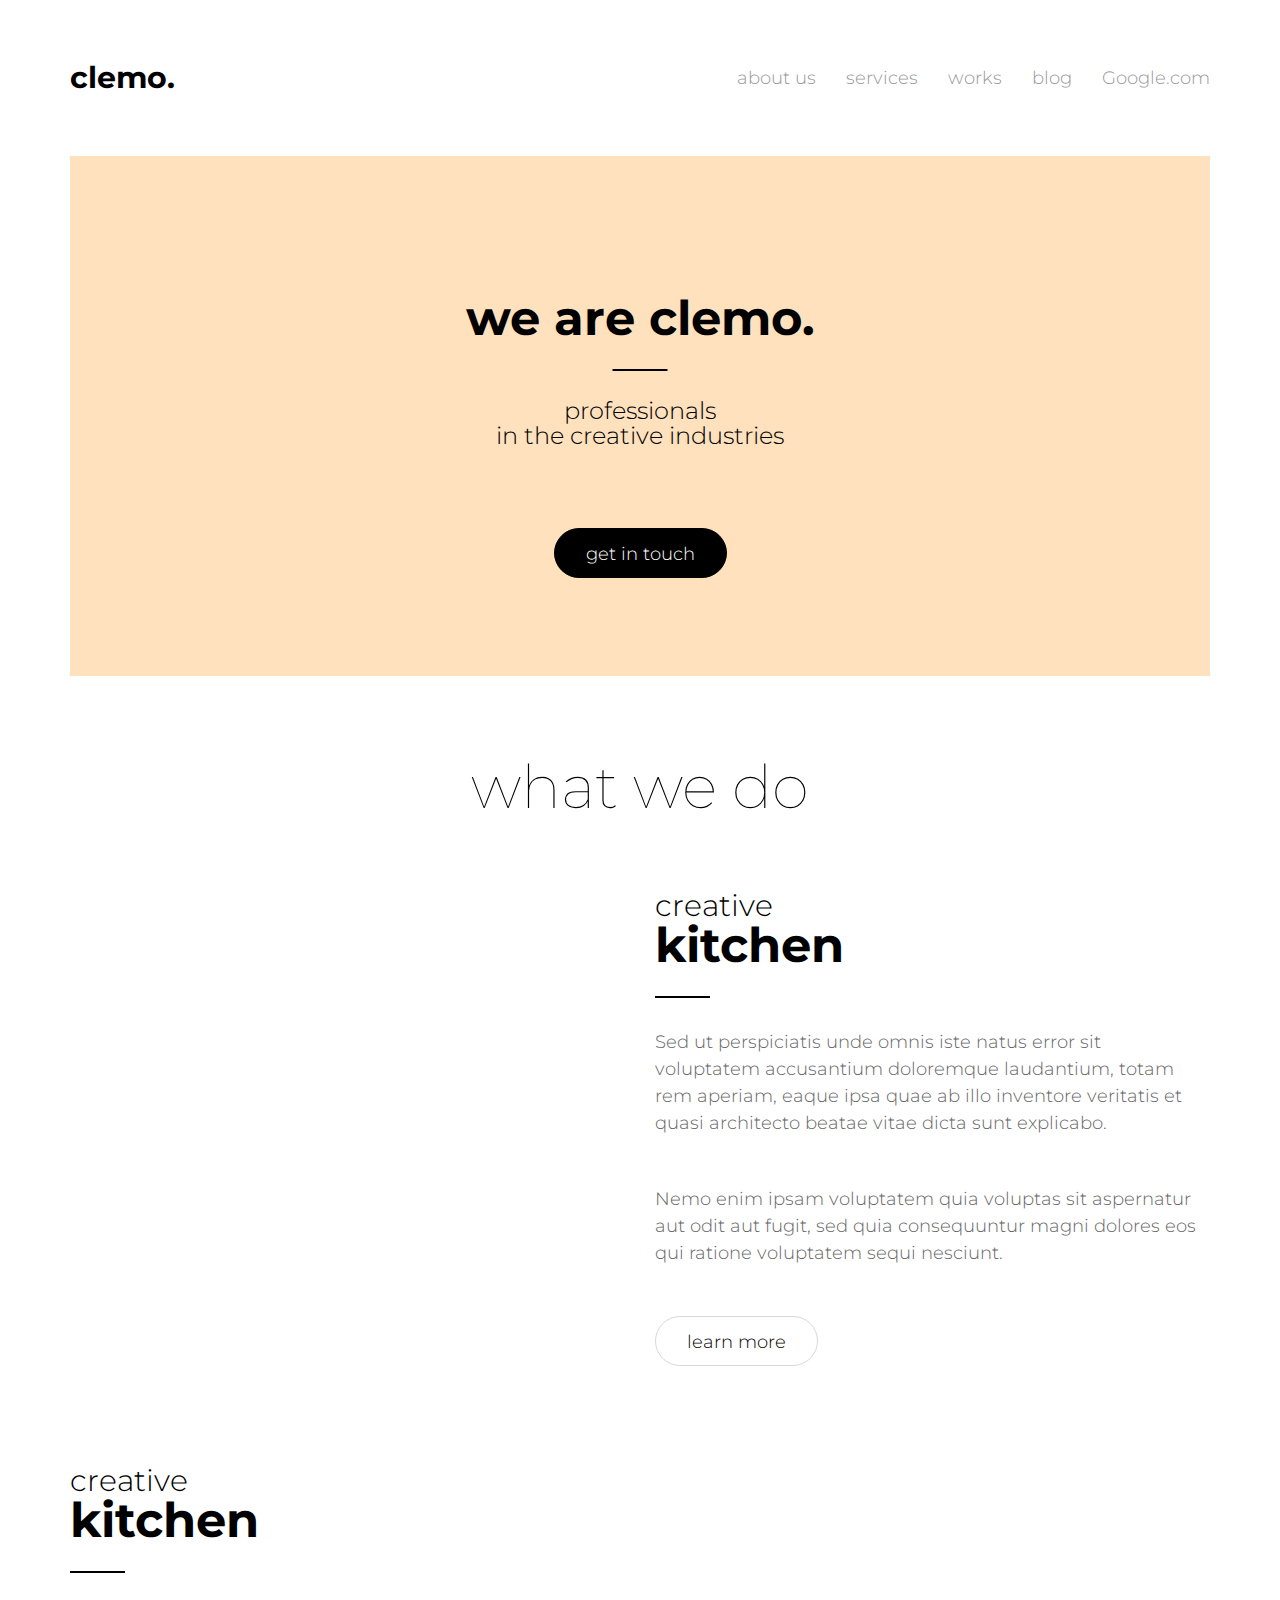
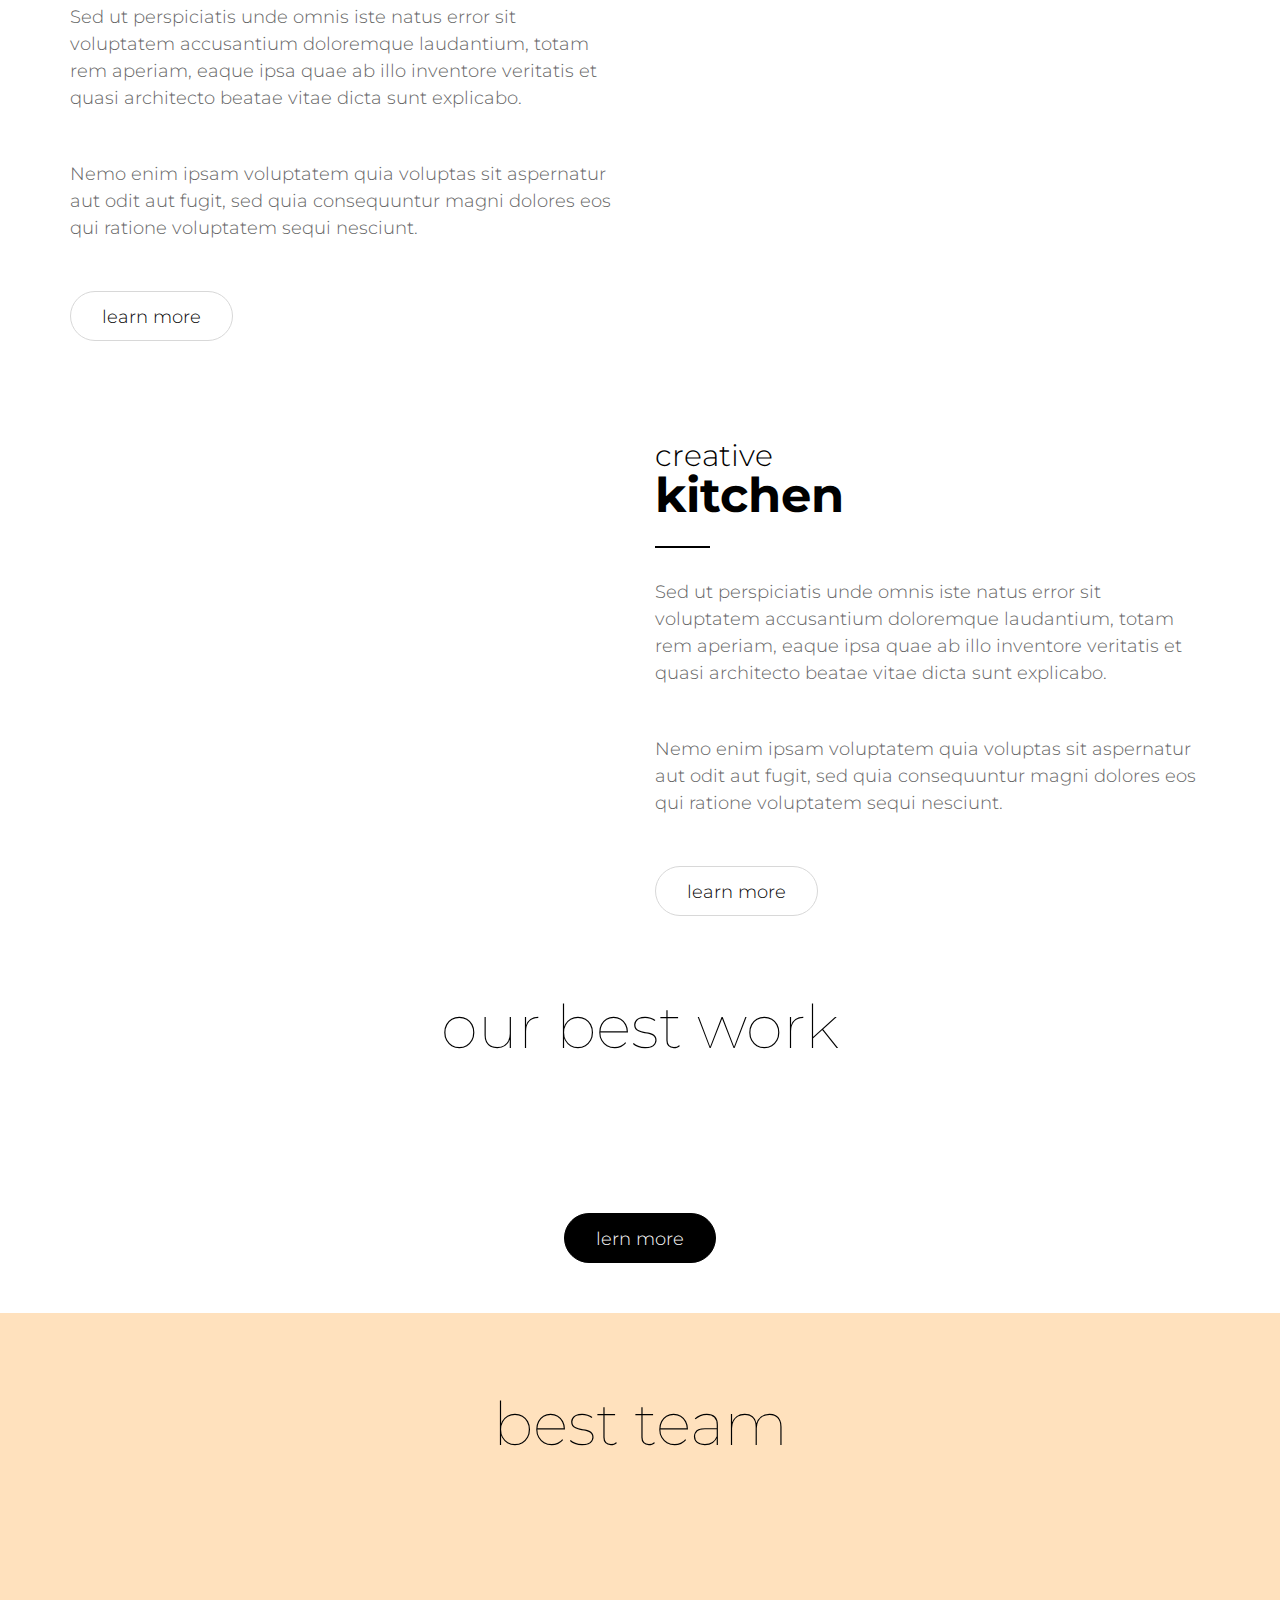
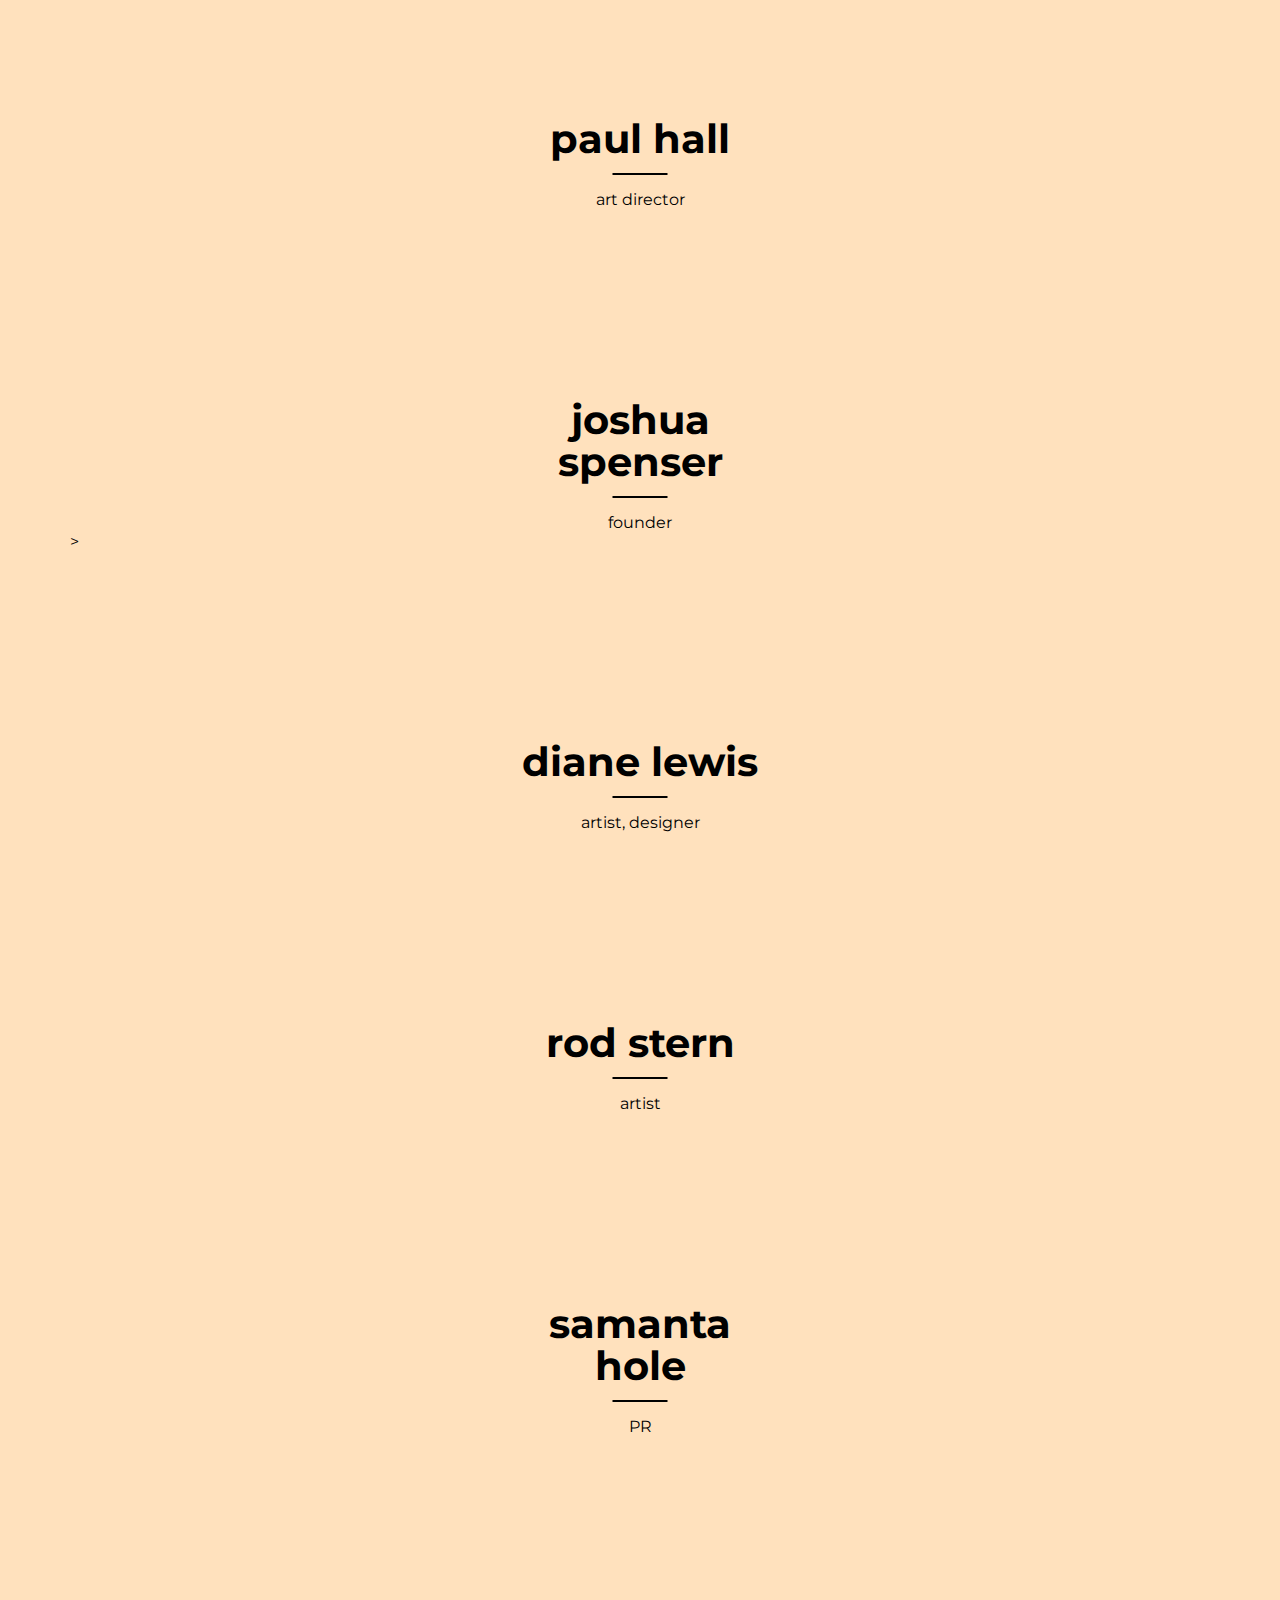
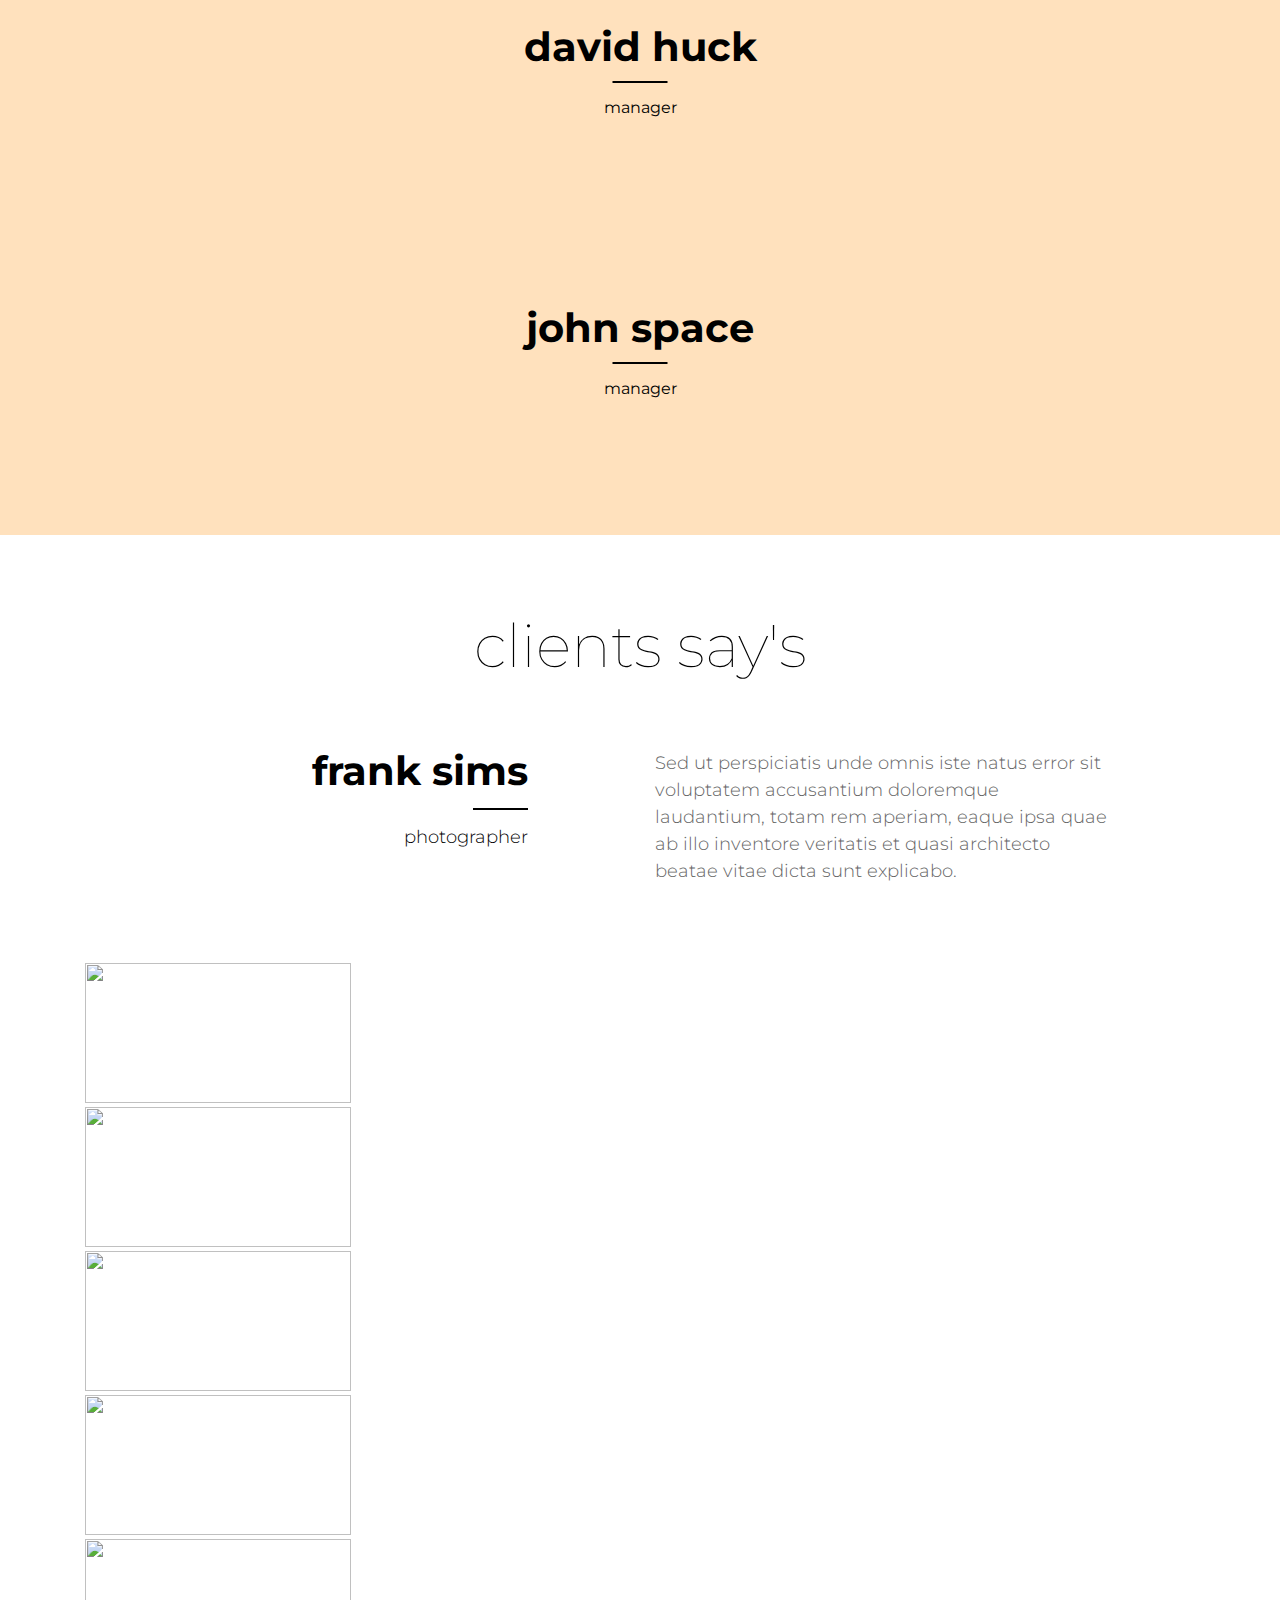
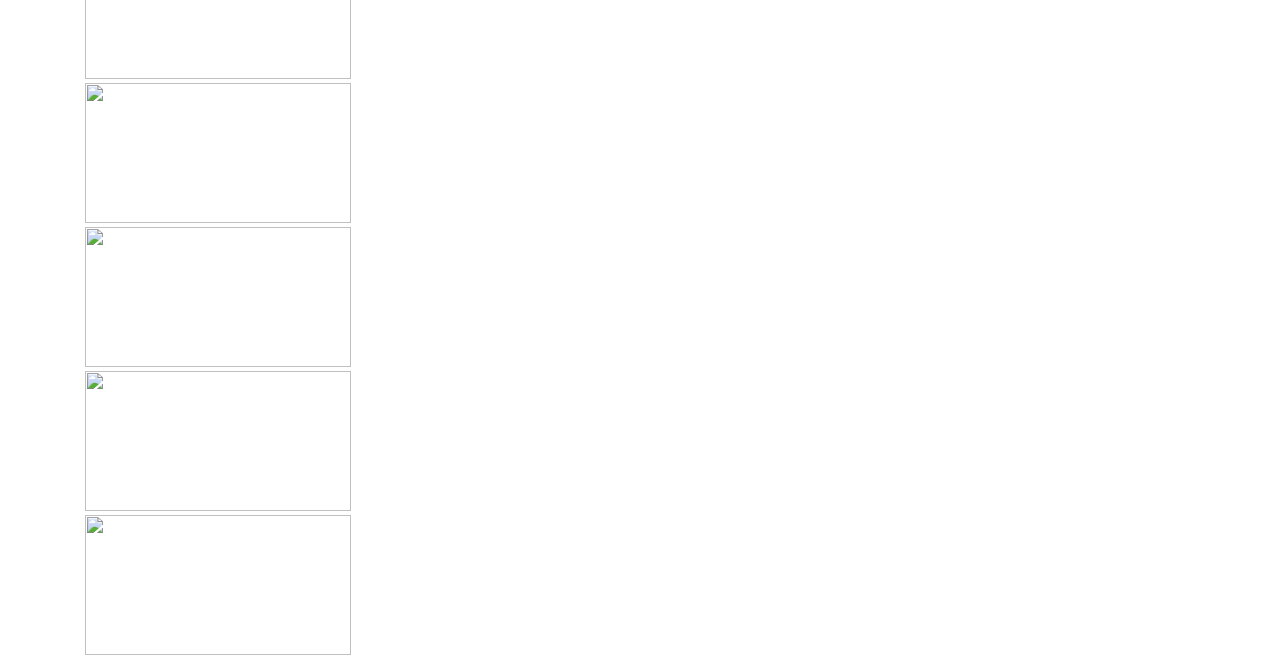
==== commit c25aebb4: "стили для слайдера" ====
--- a/index.html
+++ b/index.html
@@ -15,11 +15,20 @@
     <link rel="stylesheet" href="./css/gallery.css">
     <link rel="stylesheet" href="./css/best-team.css">
     <link rel="stylesheet" href="./css/clients-says.css">
+    <link rel="stylesheet" href="./css/sliders.css">
+    
+    <link rel="stylesheet" href="https://use.fontawesome.com/releases/v5.0.13/css/solid.css" integrity="sha384-Rw5qeepMFvJVEZdSo1nDQD5B6wX0m7c5Z/pLNvjkB14W6Yki1hKbSEQaX9ffUbWe"
+        crossorigin="anonymous">
+    <link rel="stylesheet" href="https://use.fontawesome.com/releases/v5.0.13/css/brands.css" integrity="sha384-VGCZwiSnlHXYDojsRqeMn3IVvdzTx5JEuHgqZ3bYLCLUBV8rvihHApoA1Aso2TZA"
+        crossorigin="anonymous">
+    <link rel="stylesheet" href="https://use.fontawesome.com/releases/v5.0.13/css/fontawesome.css" integrity="sha384-GVa9GOgVQgOk+TNYXu7S/InPTfSDTtBalSgkgqQ7sCik56N9ztlkoTr2f/T44oKV"
+        crossorigin="anonymous">
     <link href="https://fonts.googleapis.com/css?family=Montserrat:100,300,700&amp;subset=cyrillic" rel="stylesheet">
     <!-- Add the slick-theme.css if you want default styling -->
     <link rel="stylesheet" type="text/css" href="https://cdnjs.cloudflare.com/ajax/libs/slick-carousel/1.9.0/slick.min.css" />
     <!-- Add the slick-theme.css if you want default styling -->
     <link rel="stylesheet" type="text/css" href="https://cdnjs.cloudflare.com/ajax/libs/slick-carousel/1.9.0/slick-theme.min.css" />
+
 </head>
 <body>
     <header class="header">
@@ -161,7 +170,7 @@
         <section class="section best-team">
             <div class="container">
                 <h2 class="section__title">best team</h2>
-                <div  class="best-team__slider">
+                <div id="best-team-slider" class="best-team__slider">
                     <div class="member">
                         <div class="member__avatar">
                             <img src="http://placehold.it/100x100" alt="">
@@ -212,7 +221,7 @@
                         <span class="member__job"> manager </span>
                     </div>
                 </div>
-
+            
             </div>
         </section>
         <div class="container">
@@ -229,7 +238,7 @@
                     ipsa quae ab illo inventore veritatis et quasi architecto beatae vitae dicta sunt explicabo.</p>
                        </div>   
                  </div>
-                <div class="clients-says__slider">
+                <div id="clients-says-slider" class="clients-says__slider">
                         
                             <div class="clients__picture ">
                                 <img src="http://placehold.it/100x100" alt="">
@@ -263,38 +272,9 @@
             </section>
         </div>
     </main>
-
+    
     <script type="text/javascript" src="./js/jquery-3.3.1.min.js"></script>
     <script type="text/javascript" src="https://cdnjs.cloudflare.com/ajax/libs/slick-carousel/1.9.0/slick.min.js"></script>
-    <script>
-    
-        $(document).ready(function (){
-            $('.best-team__slider').slick( {
-                infinite: true,
-                slidesToShow: 3,
-                slidesToScroll: 3,
-                dots: true,
-                dotsClass: 'slick-dots',
-                mobileFirst: true,
-                speed: 1100,
-                
-            }
-            );
-        });
-       
-
-        $(document).ready(function (){
-                $('.clients-says__slider').slick( {
-                    infinite: true,
-                    slidesToShow: 4,
-                    slidesToScroll: 4,
-                    dots: true,
-                    dotsClass: 'slick-dots',
-                    mobileFirst: true,
-                    speed: 1100
-                }
-                );
-            });
-        </script>
+    <script type="text/javascript" src="./js/sliders.js"></script>
 </body>
 </html>--- a/css/common.css
+++ b/css/common.css
@@ -1,6 +1,7 @@
 .section {
   padding: 0;
   padding-top: 87px;
+  position: relative;
 }
 
 .section__title {
--- a/css/best-team.css
+++ b/css/best-team.css
@@ -1,6 +1,6 @@
 .best-team {
     background-color: #ffe1bd;
-    padding-bottom: 87px;
+    padding-bottom: 137px;
 }
 
 .member__avatar {
@@ -44,13 +44,13 @@
 }
 
 
-.best-team__slider {
-    position: relative;
+
+
+
+ul.slick-dots {
+    position: absolute;
+    bottom: 100px;
+    
+    
 }
 
-
-.best-team__slider ul.slick-dots {
-    position: absolute;
-    top: 360px
-}
-
--- a/css/clients-says.css
+++ b/css/clients-says.css
@@ -66,6 +66,7 @@
     position: absolute;
     top: 200px;
     margin-bottom: 100px;
+
 }
     
 
--- a/css/sliders.css
+++ b/css/sliders.css
@@ -0,0 +1,39 @@
+ul.slick-dots li button:before {
+    content: '';
+    font-family: inherit;
+    width: 13px;
+    height: 13px;
+    border: 1px solid #000;
+    border-radius: 50%;
+    opacity: 1;
+}
+
+ul.slick-dots li.slick-active button:before {
+    opacity: 1;
+    background-color: #000;
+}
+
+ul.slick-dots li button:hover:before {
+    background-color: #000;
+}
+
+
+
+.best-team__slider .slick-prev:before,
+.best-team__slider .slick-next:before  {
+    font-family: "Font Awesome\ 5 Free";
+    font-size: 55px;
+}
+
+.best-team__slider .slick-prev:hover:before,
+.best-team__slider .slick-next:hover:before {
+    color: #000;
+ }
+
+.best-team__slider .slick-prev:before {
+    content: '\f053';
+}
+
+.best-team__slider .slick-next:before {
+    content: '\f054';
+}
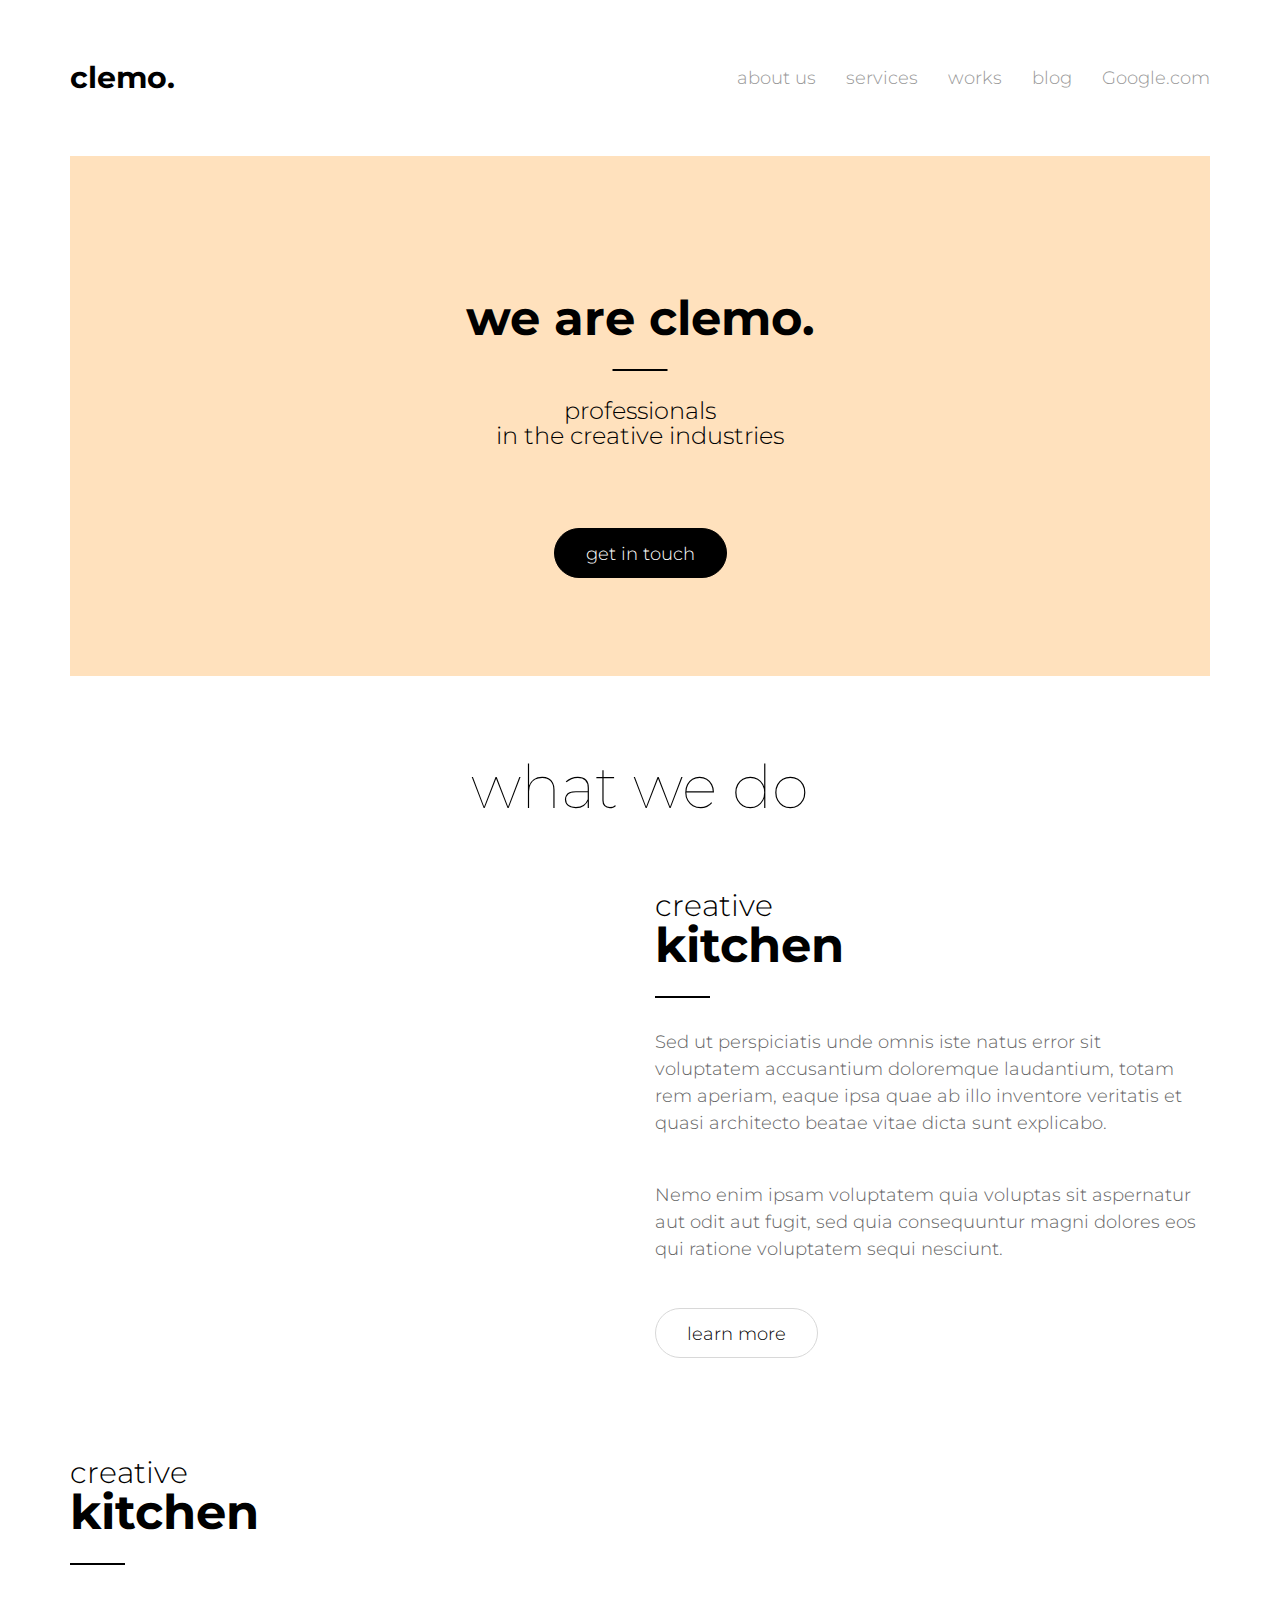
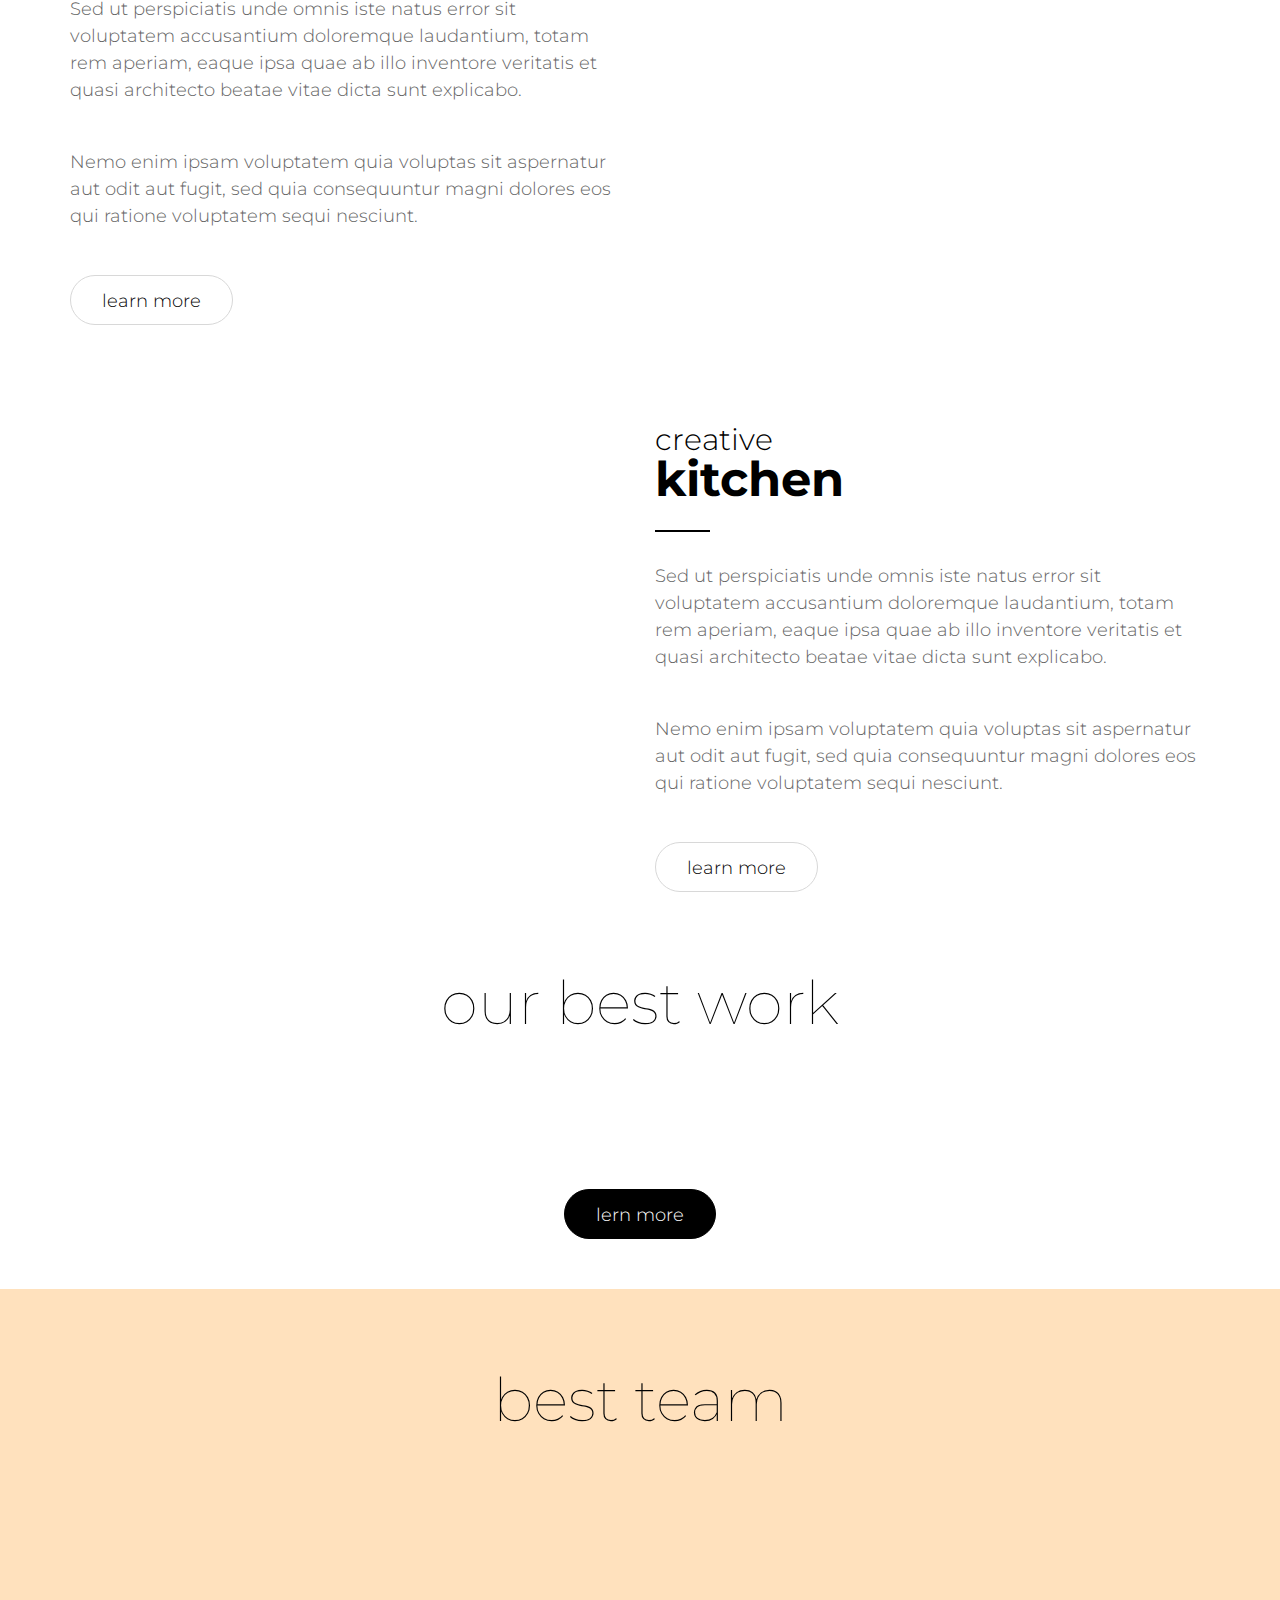
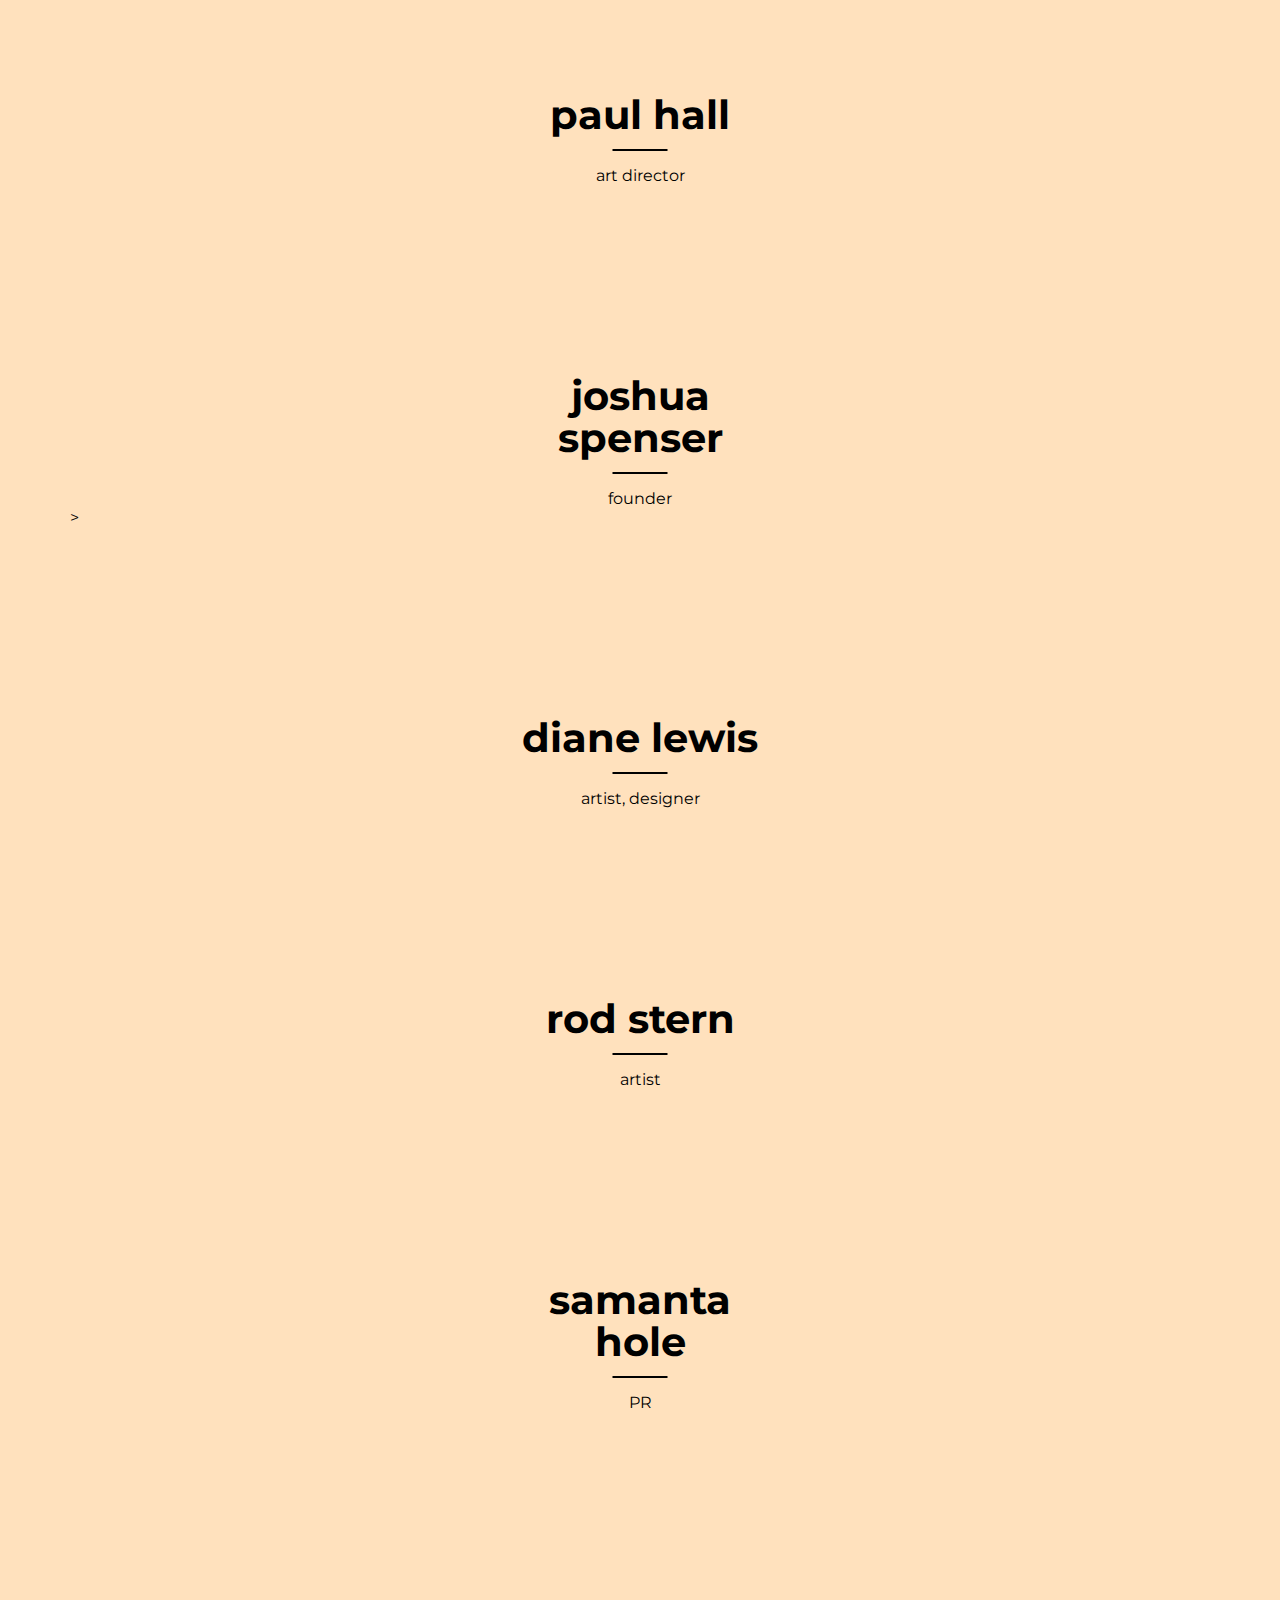
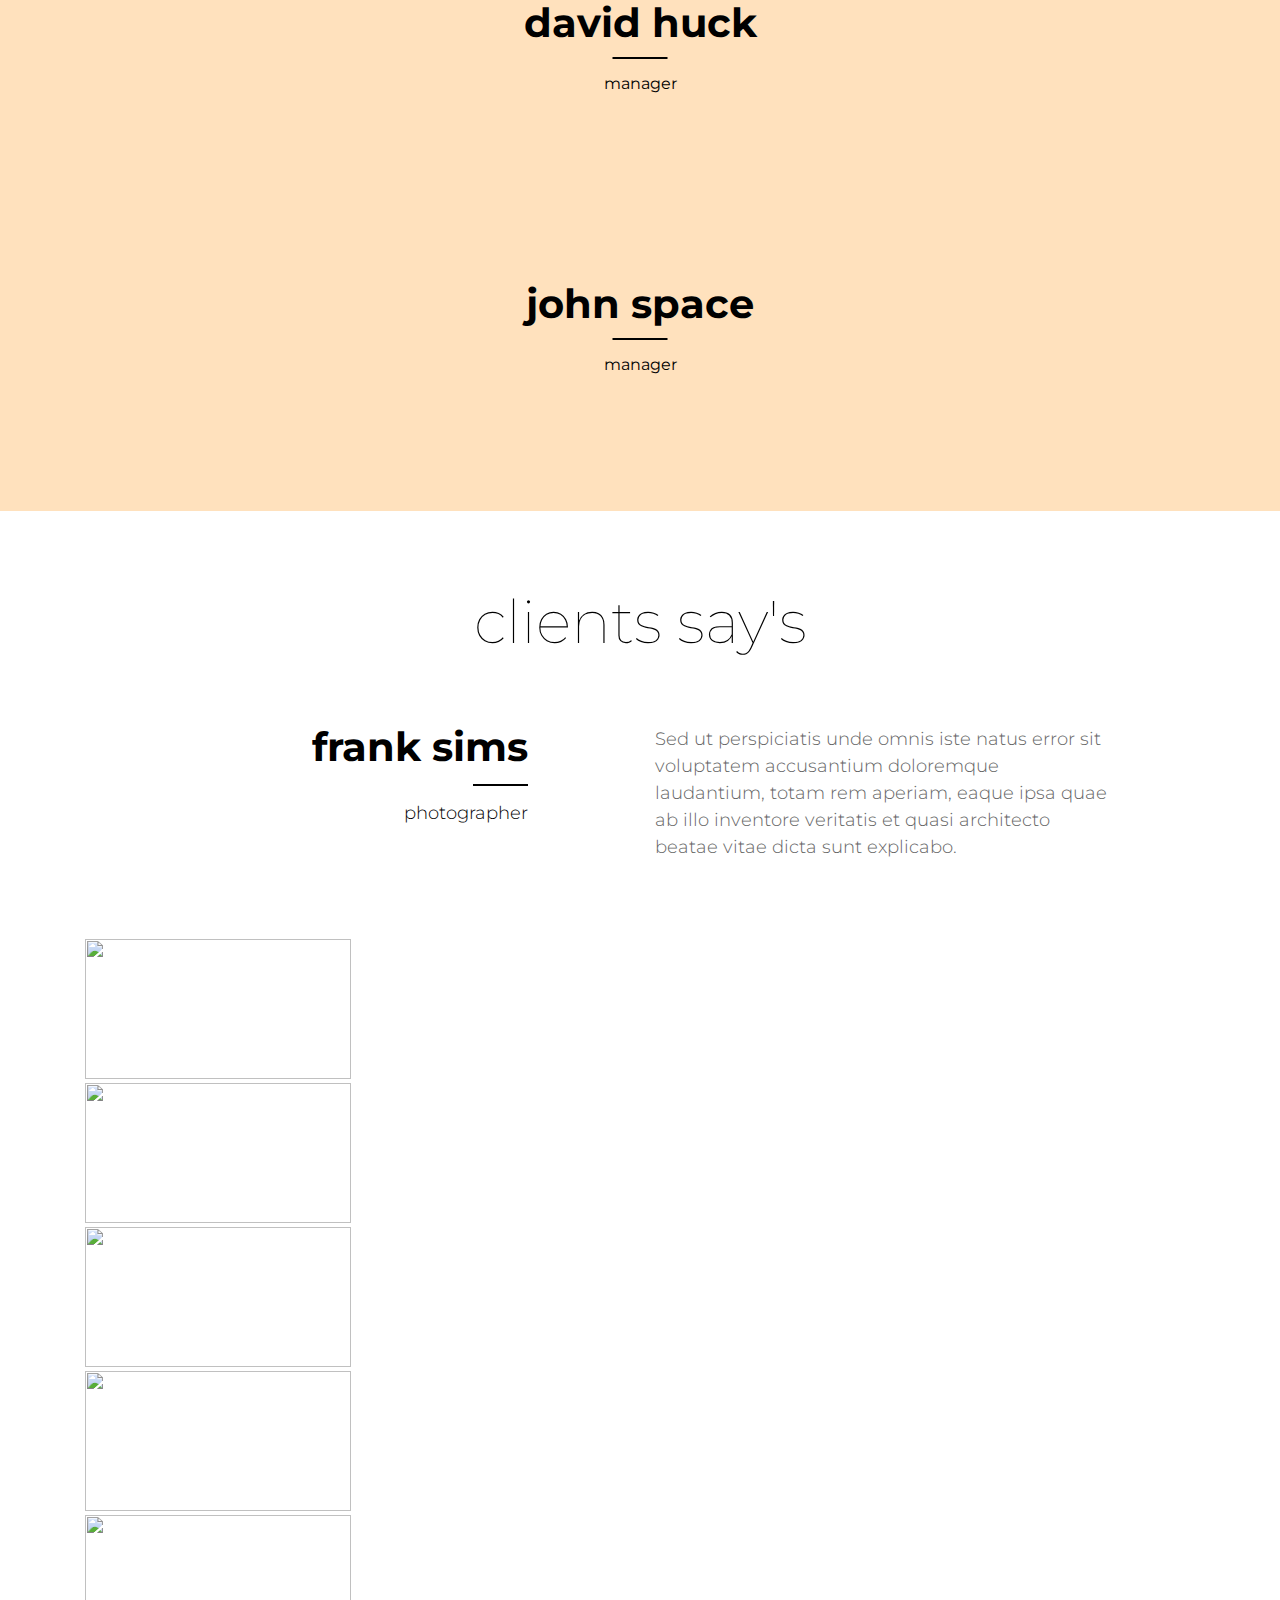
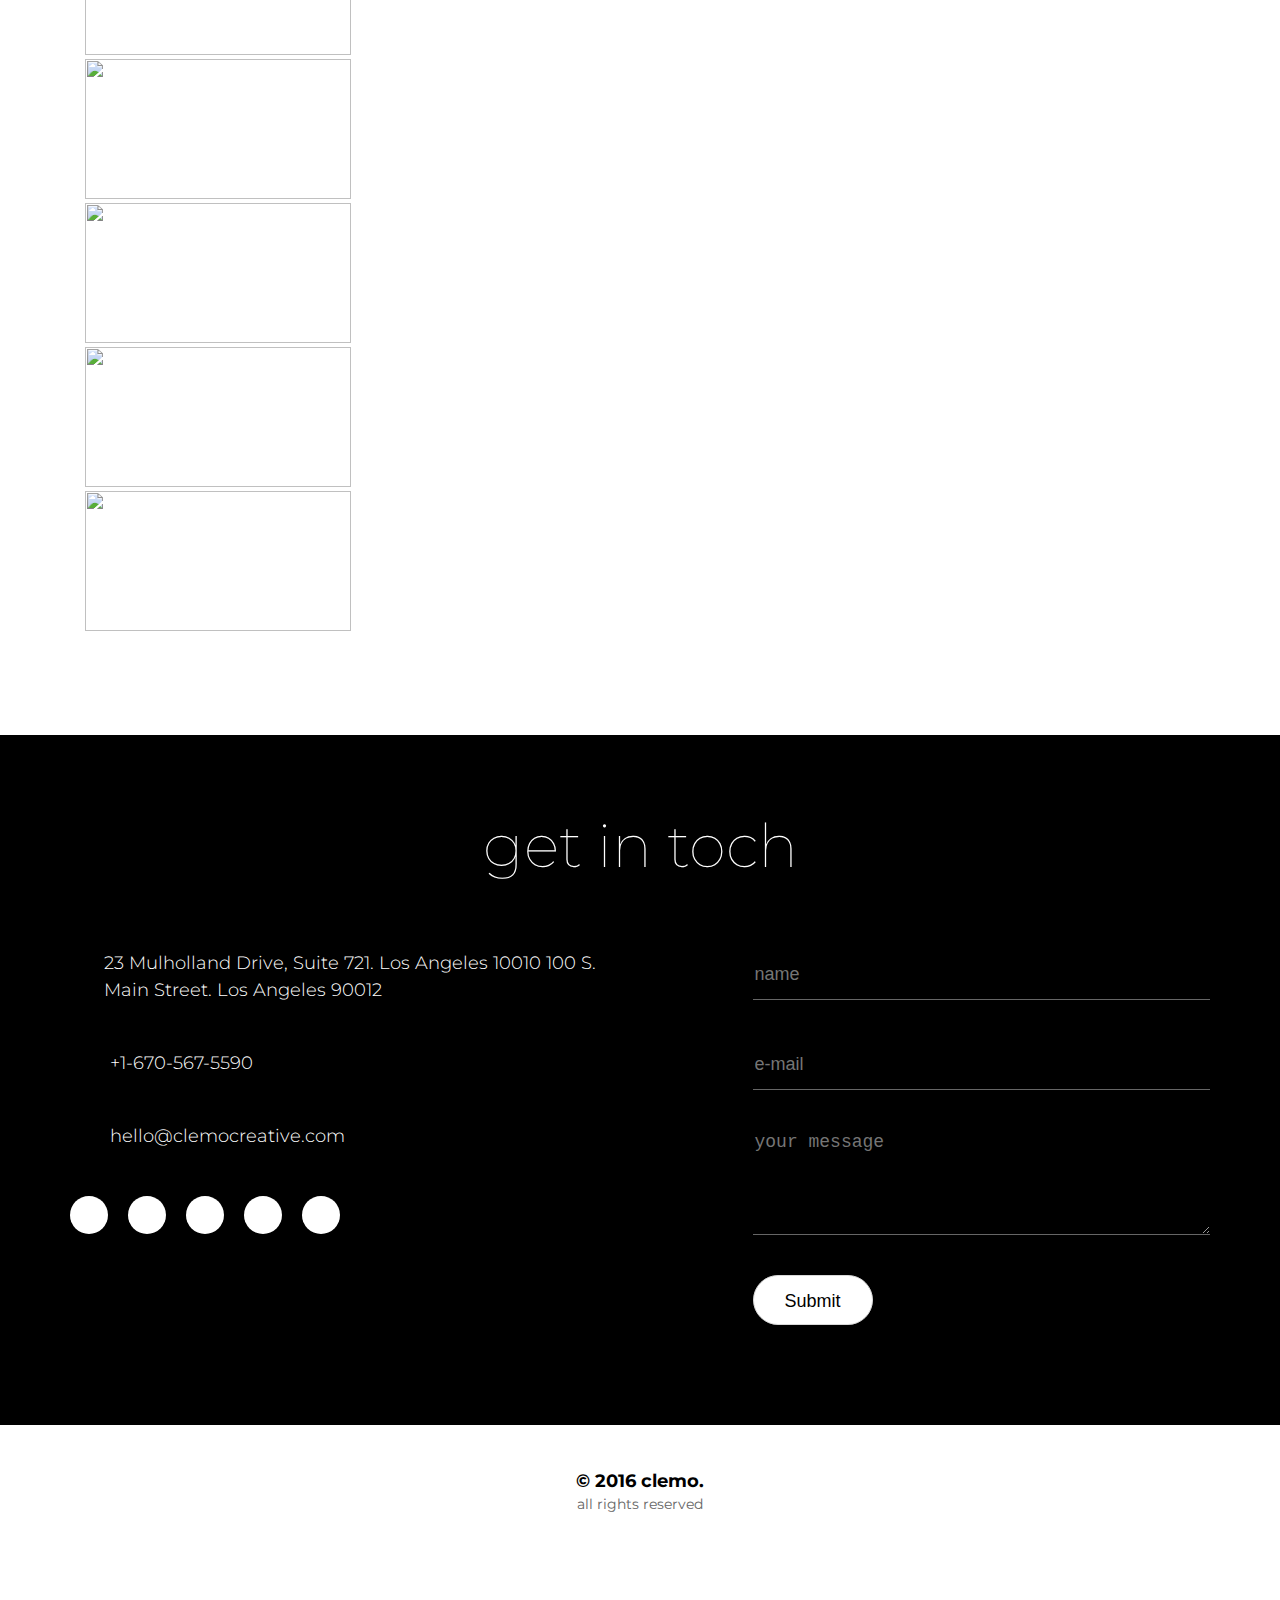
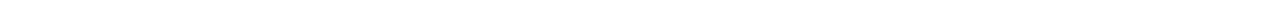
==== commit 29f816c8: "Вторая страница готова" ====
--- a/index.html
+++ b/index.html
@@ -16,7 +16,9 @@
     <link rel="stylesheet" href="./css/best-team.css">
     <link rel="stylesheet" href="./css/clients-says.css">
     <link rel="stylesheet" href="./css/sliders.css">
-    
+    <link rel="stylesheet" href="./css/get-in-touch.css">
+    <link rel="stylesheet" href="./css/footer.css">
+
     <link rel="stylesheet" href="https://use.fontawesome.com/releases/v5.0.13/css/solid.css" integrity="sha384-Rw5qeepMFvJVEZdSo1nDQD5B6wX0m7c5Z/pLNvjkB14W6Yki1hKbSEQaX9ffUbWe"
         crossorigin="anonymous">
     <link rel="stylesheet" href="https://use.fontawesome.com/releases/v5.0.13/css/brands.css" integrity="sha384-VGCZwiSnlHXYDojsRqeMn3IVvdzTx5JEuHgqZ3bYLCLUBV8rvihHApoA1Aso2TZA"
@@ -45,7 +47,7 @@
                     <nav class="main-nav">
                         <ul class="nav__list">
                             <li class="nav__item">
-                                <a class="nav__link"href="#">about us</a>
+                                <a class="nav__link"href="./aboutus.html">about us</a>
                             </li>
                             <li class="nav__item">
                             
@@ -271,6 +273,64 @@
 
             </section>
         </div>
+        <section class="section get-in-touch">
+            <div class="container">
+                <h2 class="section__title">get in toch</h2>
+                <div class="row">
+                    <div class="col-6">
+                    
+                        <div class="information__block">
+                            <i class="fa fa-map-marker block_icon" ></i> 
+                            <span class="block_text"> 23 Mulholland Drive, Suite 721. Los Angeles 10010 100 S. Main Street. Los Angeles 90012 </span>
+                        </div>
+
+                        <div class="information__block">
+                            <i class="fa fa-mobile block_icon" ></i> 
+                            <span class="block_text"> +1-670-567-5590 </span>
+                        </div>
+
+                        <div class="information__block">
+                            <i class="fa fa-envelope-open block_icon"></i> 
+                            <span class="block_text"> hello@clemocreative.com </span>
+                            </div>
+                            
+                        <div class="information__block">
+                            <a class="social fb" href="https://www.facebook.com" ><i class="fab fa-facebook-f"></i></a>
+                            <a class="social tv" href="https://twitter.com/"><i class="fab fa-twitter"></i></a>
+                            <a class="social goo" href="https://www.google.com/"><i class="fab fa-google-plus-g"></i></a>
+                            <a class="social p" href="https://ru.pinterest.com/"><i class="fab fa-pinterest"></i></a>
+                            <a class="social insta" href="https://www.instagram.com/"><i class="fab fa-instagram"></i></a>
+
+                        </div>
+                        </div>
+                    <div class="col-1"></div>
+                    <div class="col-5">
+                        <form class="form-box">
+                            <!--<label for="label label_name">Name</label>-->
+                            <input class="form-field form-field__oneline" id="label_name" type="text" placeholder="name">
+                            <!--<label for="label label_email">E-mail</label>-->
+                            <input class="form-field form-field__oneline" id="label_email" type="text" placeholder="e-mail">
+                            <!--<label for="label label_message">Your message</label>-->
+                            <textarea class="form-field form-field__textarea" id="label_message" type="text" rows="5" placeholder="your message"></textarea>
+                            <input type="submit" class="button button_invert">
+                        </form>
+                    </div>
+                    </div>
+                
+                 
+            </div>
+            
+        </section>
+        <div class="row footer">
+            <p class="text_company">
+                © 2016 clemo.
+                <br>
+                <span class="text_rights">
+                    all rights reserved
+                </span>
+            </p>
+        </div>
+
     </main>
     
     <script type="text/javascript" src="./js/jquery-3.3.1.min.js"></script>
--- a/css/header.css
+++ b/css/header.css
@@ -52,4 +52,24 @@
 }
 .nav__link:hover {
     color: #4f4f4f;
+}
+
+.aboutus__header {
+    border-bottom: 1px solid #d8d8d8;
+}
+
+.aboutus__header span {
+    position: relative;
+    color: #000;
+    font-weight: 400;
+}
+
+.aboutus__header::after {
+  content: "";
+  position: absolute;
+  top: 95px;
+  right: 502px;
+  height: 2px;
+  width: 34px;
+  background-color: #000000;
 }--- a/css/content.css
+++ b/css/content.css
@@ -53,8 +53,7 @@
   letter-spacing: normal;
   text-align: left;
   color: #656565;
-  margin-top: 28px;
-  margin-bottom: 49px;
+  margin-bottom: 45px;
 }
 
 
--- a/css/best-team.css
+++ b/css/best-team.css
@@ -1,4 +1,4 @@
-.best-team {
+.best-team.section {
     background-color: #ffe1bd;
     padding-bottom: 137px;
 }
@@ -47,7 +47,7 @@
 
 
 
-ul.slick-dots {
+ul.slick-dots  {
     position: absolute;
     bottom: 100px;
     
--- a/css/clients-says.css
+++ b/css/clients-says.css
@@ -56,7 +56,6 @@
 }
 
 .clients-says__slider {
-    position: relative;
     margin-top: 78px;
 }
 
@@ -64,9 +63,12 @@
 
 .clients-says__slider ul.slick-dots {
     position: absolute;
-    top: 200px;
-    margin-bottom: 100px;
+    top: 195px;
+    
+}
 
+.clients-says {
+    padding-bottom: 100px;
 }
     
 
--- a/css/get-in-touch.css
+++ b/css/get-in-touch.css
@@ -0,0 +1,92 @@
+
+.get-in-touch {
+    background-color: #000;
+    color: #fff;
+    padding-bottom: 100px;
+}
+
+
+
+
+.information__block{
+    display: flex;
+    margin-bottom: 46px;
+}
+
+.block_icon {
+    width: 18px;
+    height: 100%;
+    padding-top: 3px;
+    margin-right: 22px;
+    text-align: center;
+   
+}
+
+.block_text {
+    font-size: 18px;
+    font-weight: 300;  
+    color: #fff;
+    line-height: 1.5;
+
+}
+
+.social {
+    display: flex;
+    width: 38px;
+    height: 38px;
+    border-radius: 100%;
+    background-color: #fff;
+    margin-right: 20px;
+    justify-content: center;
+    vertical-align: bottom;
+    align-items: center;
+    text-decoration: none;
+    font-family: "Font Awesome 5 Brands";
+    color: #000;
+
+}
+
+.social:hover {
+    background-color: #c2c2c2;
+    box-shadow: 0px 0px 2px #c2c2c2;
+    
+}
+
+.social:active {
+ background-color: #acacac;
+    box-shadow: 0px 0px 2px #acacac;
+}
+
+.user-name {
+    padding: 10px;
+}
+
+.form-box {
+	    display: flex;
+	    flex-direction: column;
+	    align-items: flex-start;
+	}
+
+
+	.form-field, .label {
+	    background-color: #000;
+	    color:rgba(255, 255, 255, 0.4);
+	    font-size: 18px;
+	    width: 100%;
+	    border-left: none;
+	    border-top: none;
+	    border-right: none;
+	    border-bottom: 1px solid rgba(255, 255, 255, 0.4);
+	    margin-bottom: 40px;
+	}
+
+
+	.form-field__oneline {
+	    height: 50px;
+	}
+
+
+
+
+
+
--- a/css/footer.css
+++ b/css/footer.css
@@ -0,0 +1,24 @@
+.footer {
+    margin-top: 46px;
+    margin-bottom: 100px;
+    justify-content: center;
+}
+
+.text_company {
+    margin: 0;
+    padding: 0;
+    line-height: 1.2;
+    font-size: 18px;
+    font-weight: bold;
+    color: #000;
+}
+
+.text_rights {
+    font-size: 14px;
+    font-weight: normal;
+    color: #656565;
+}
+
+.text_company, .text_rights {
+    text-align: center;
+}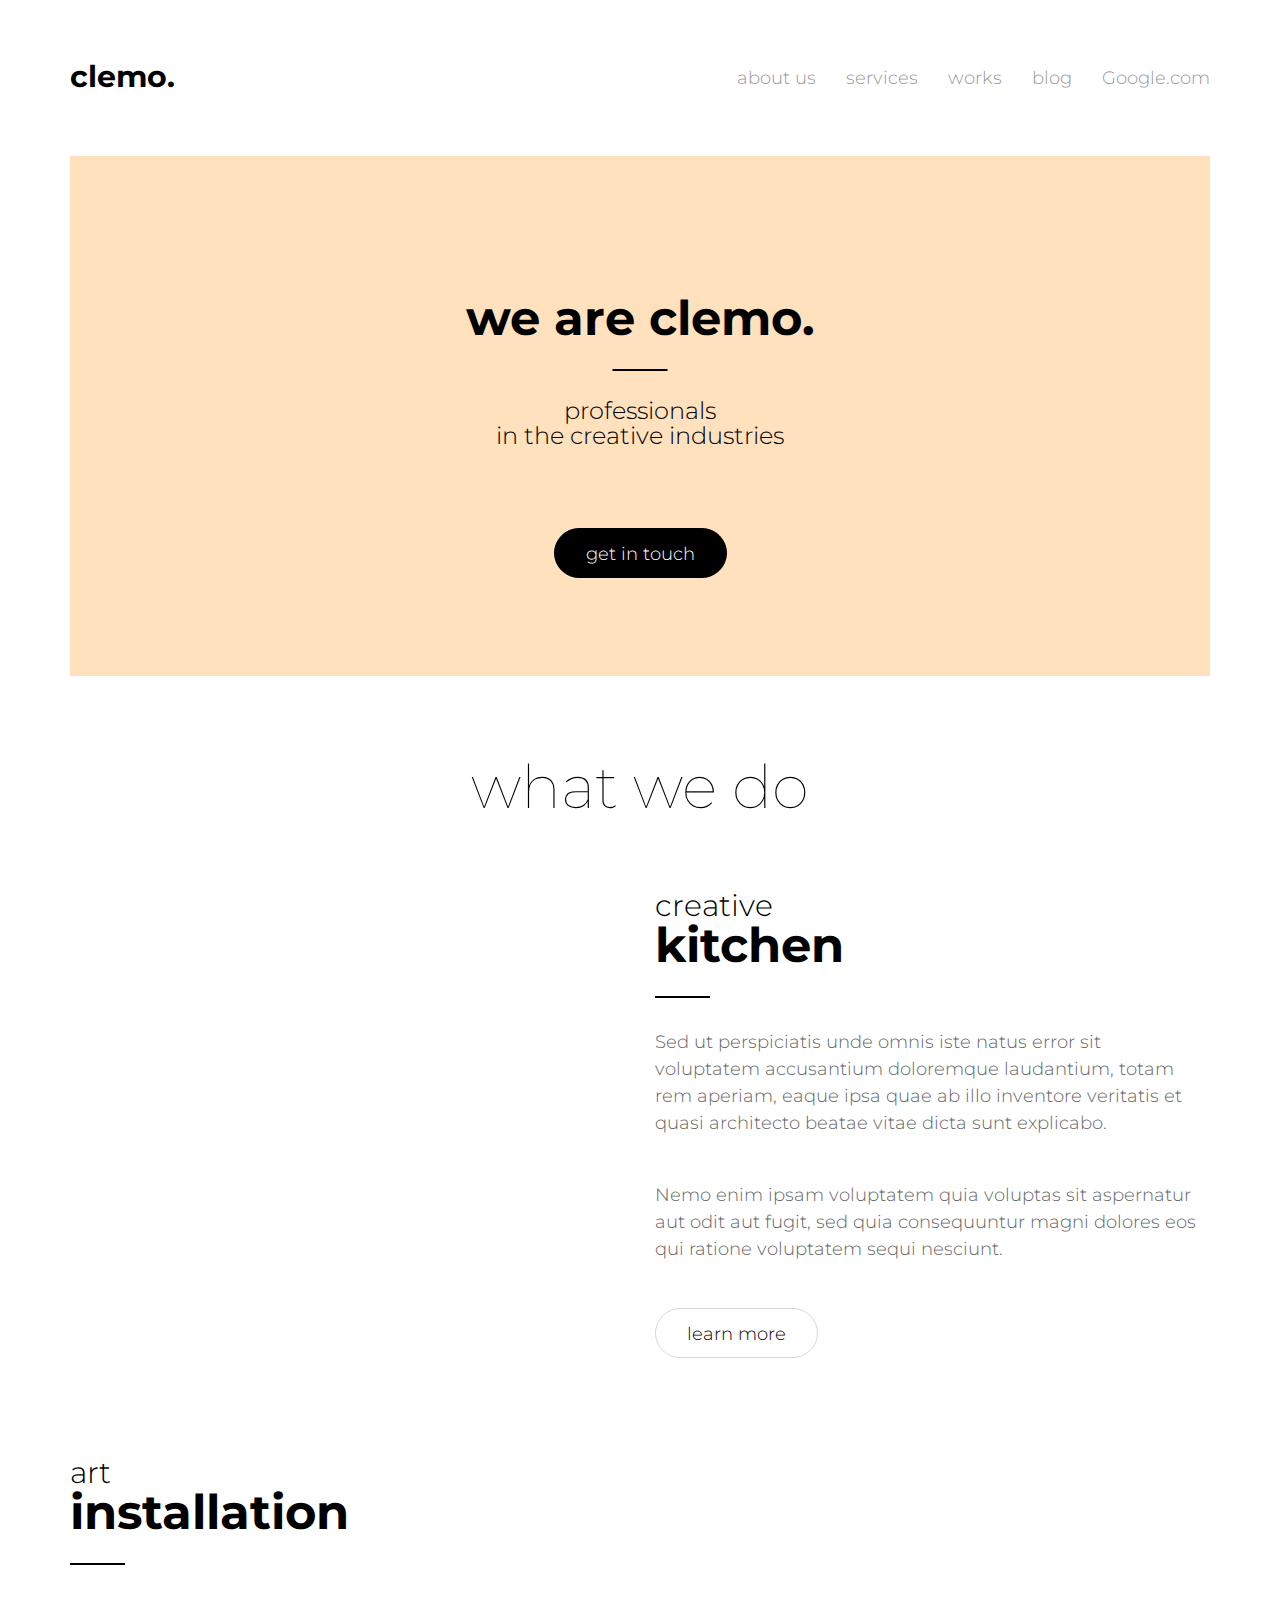
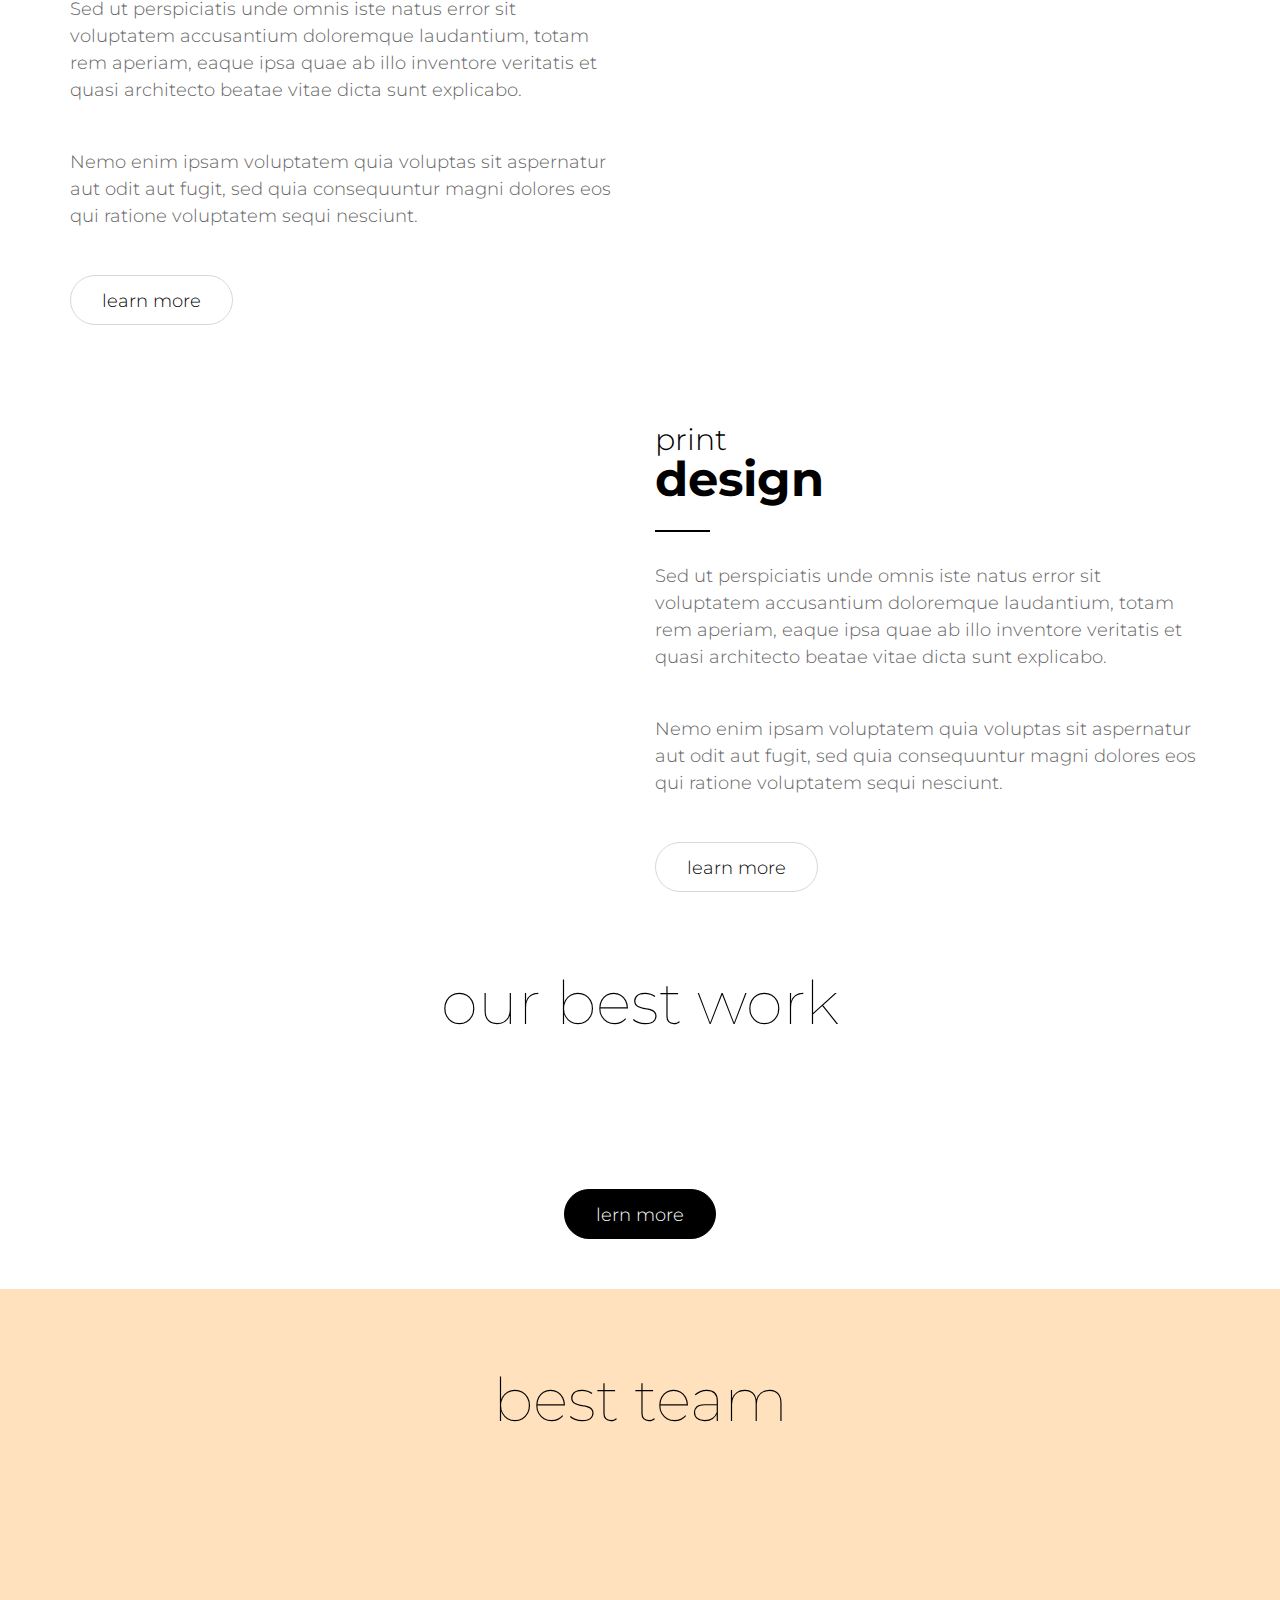
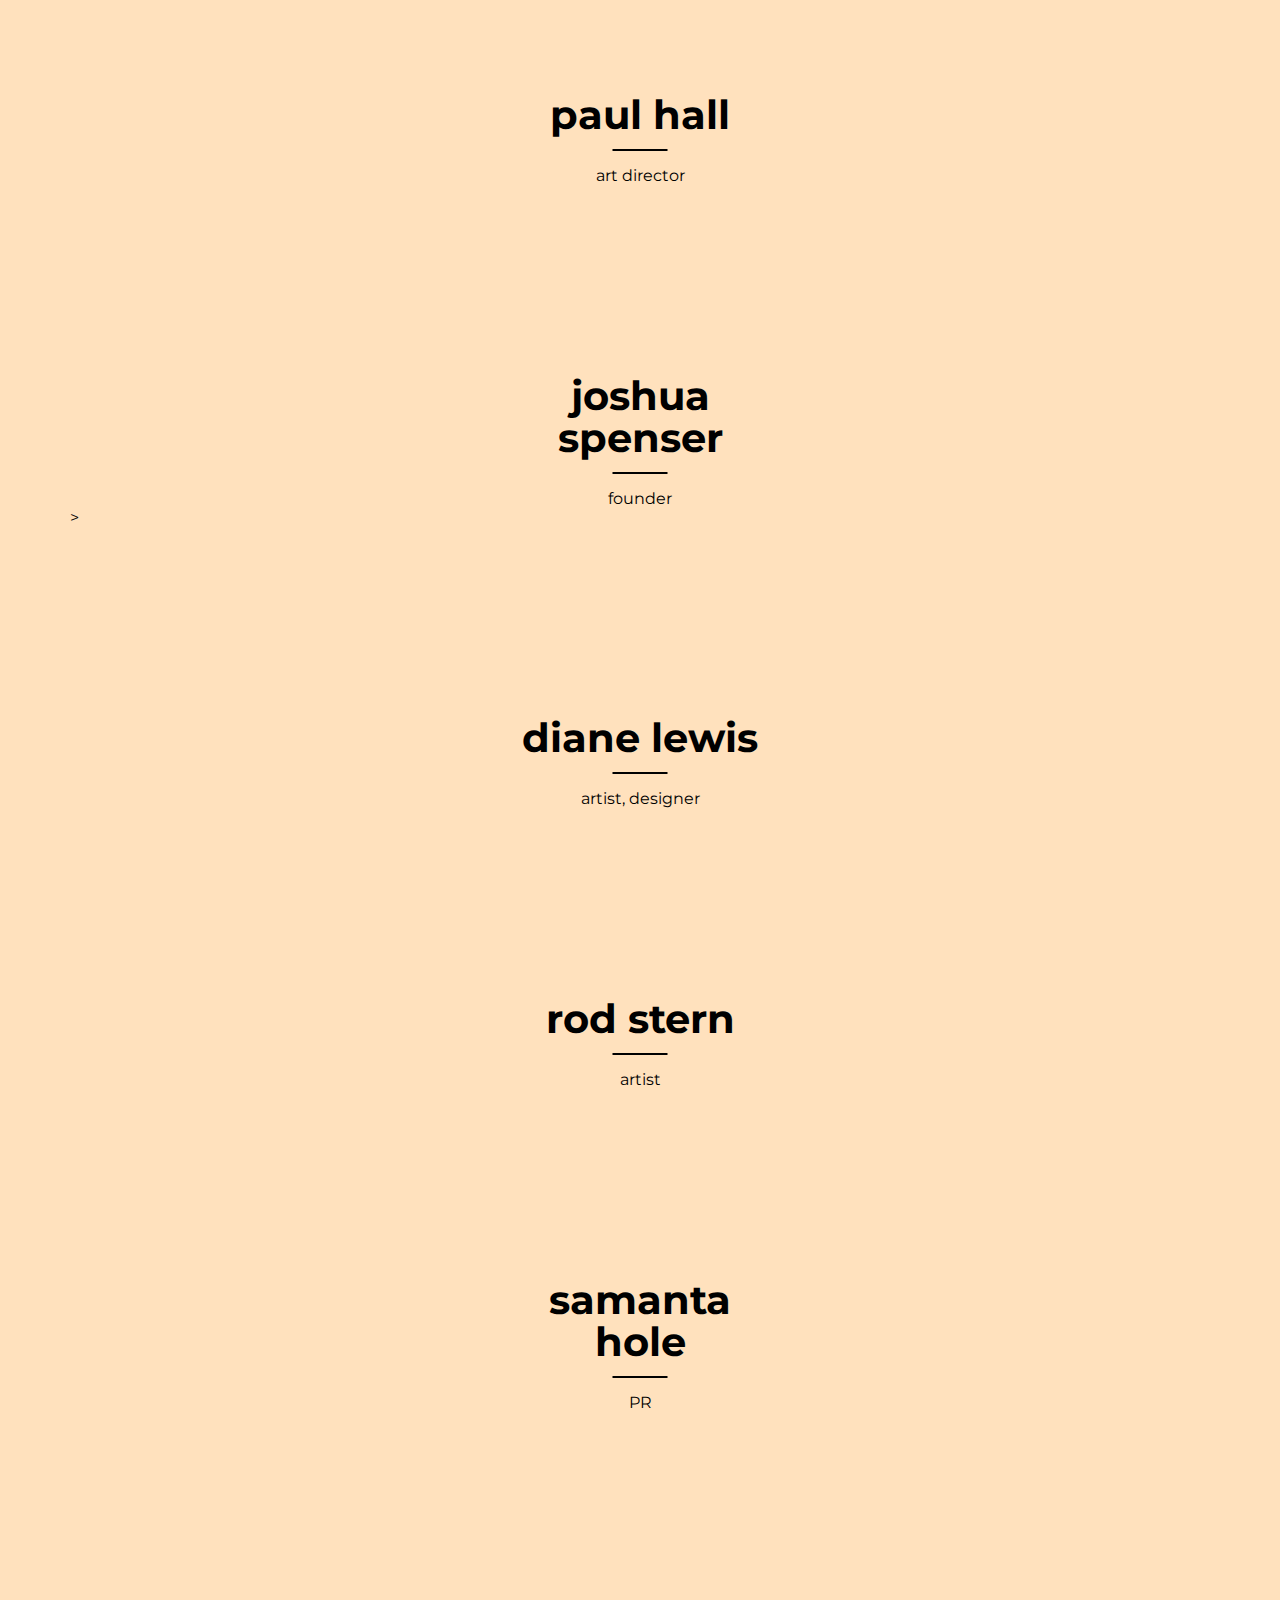
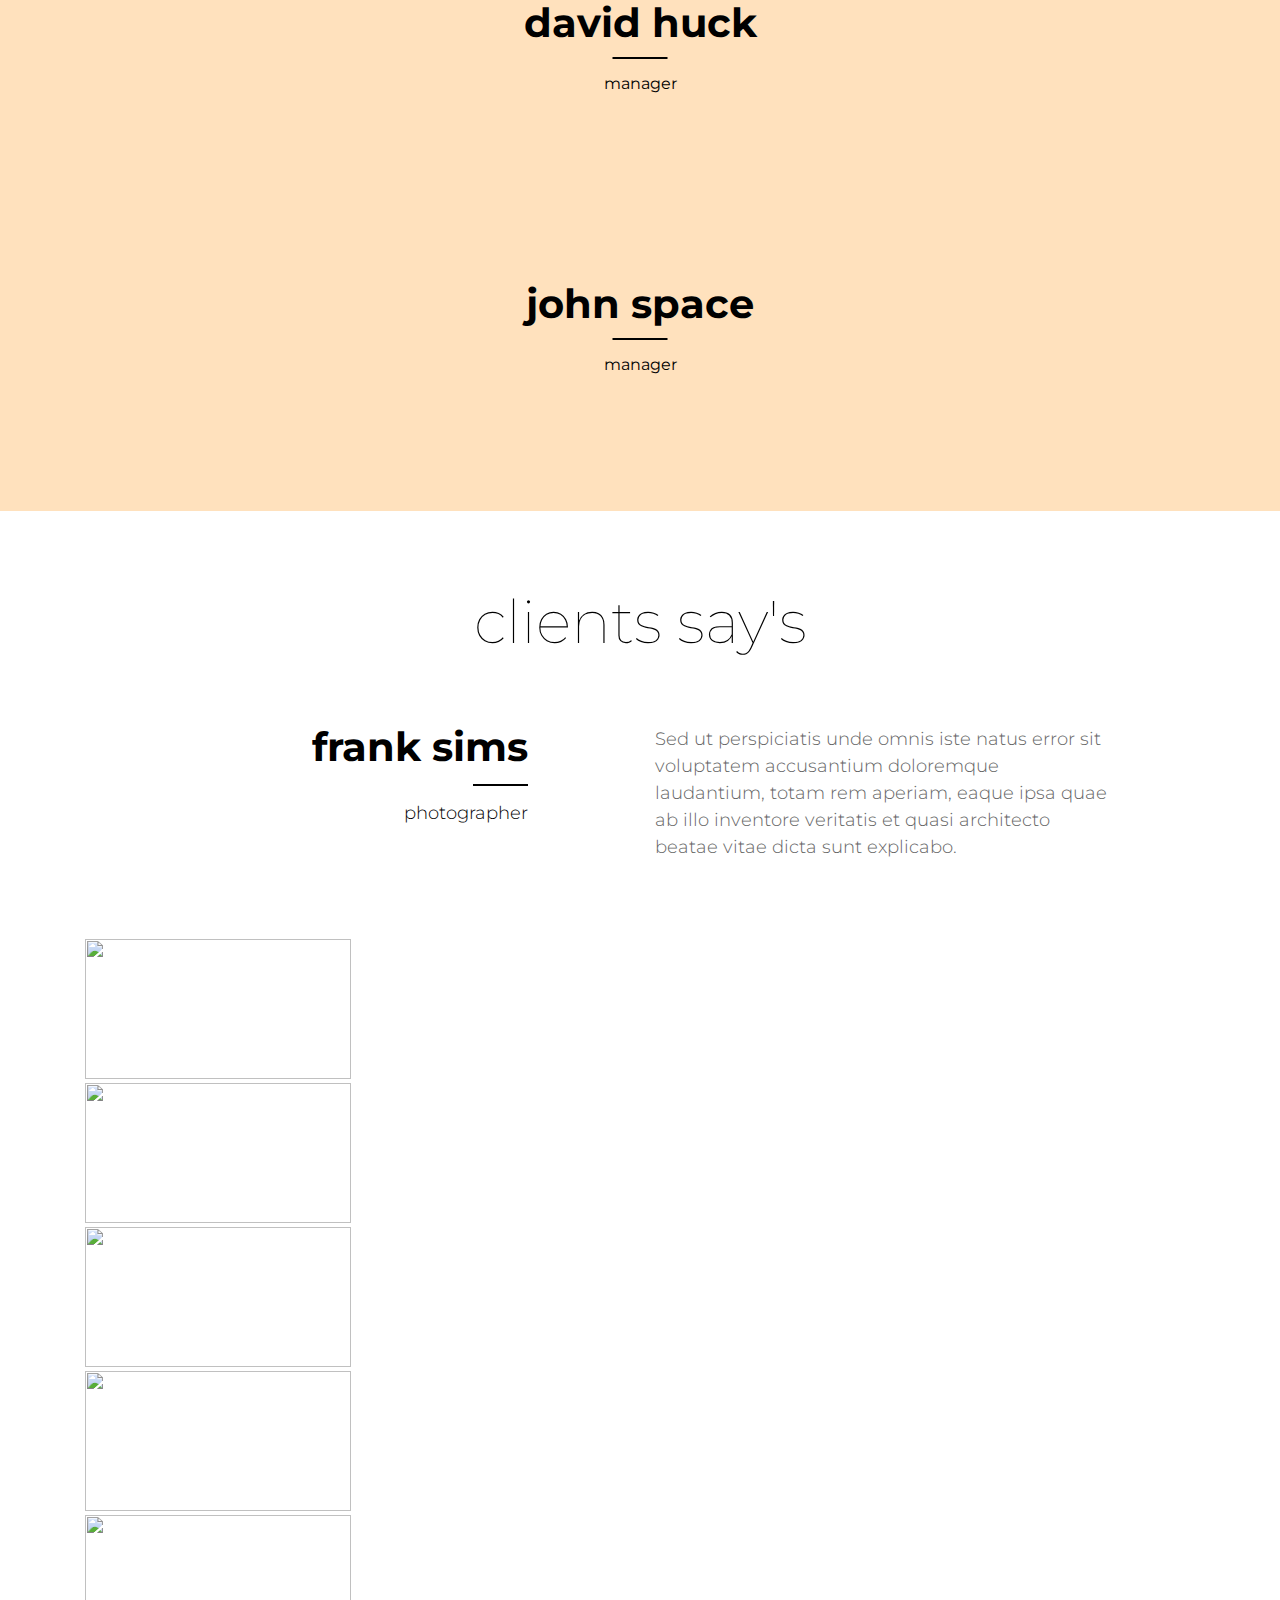
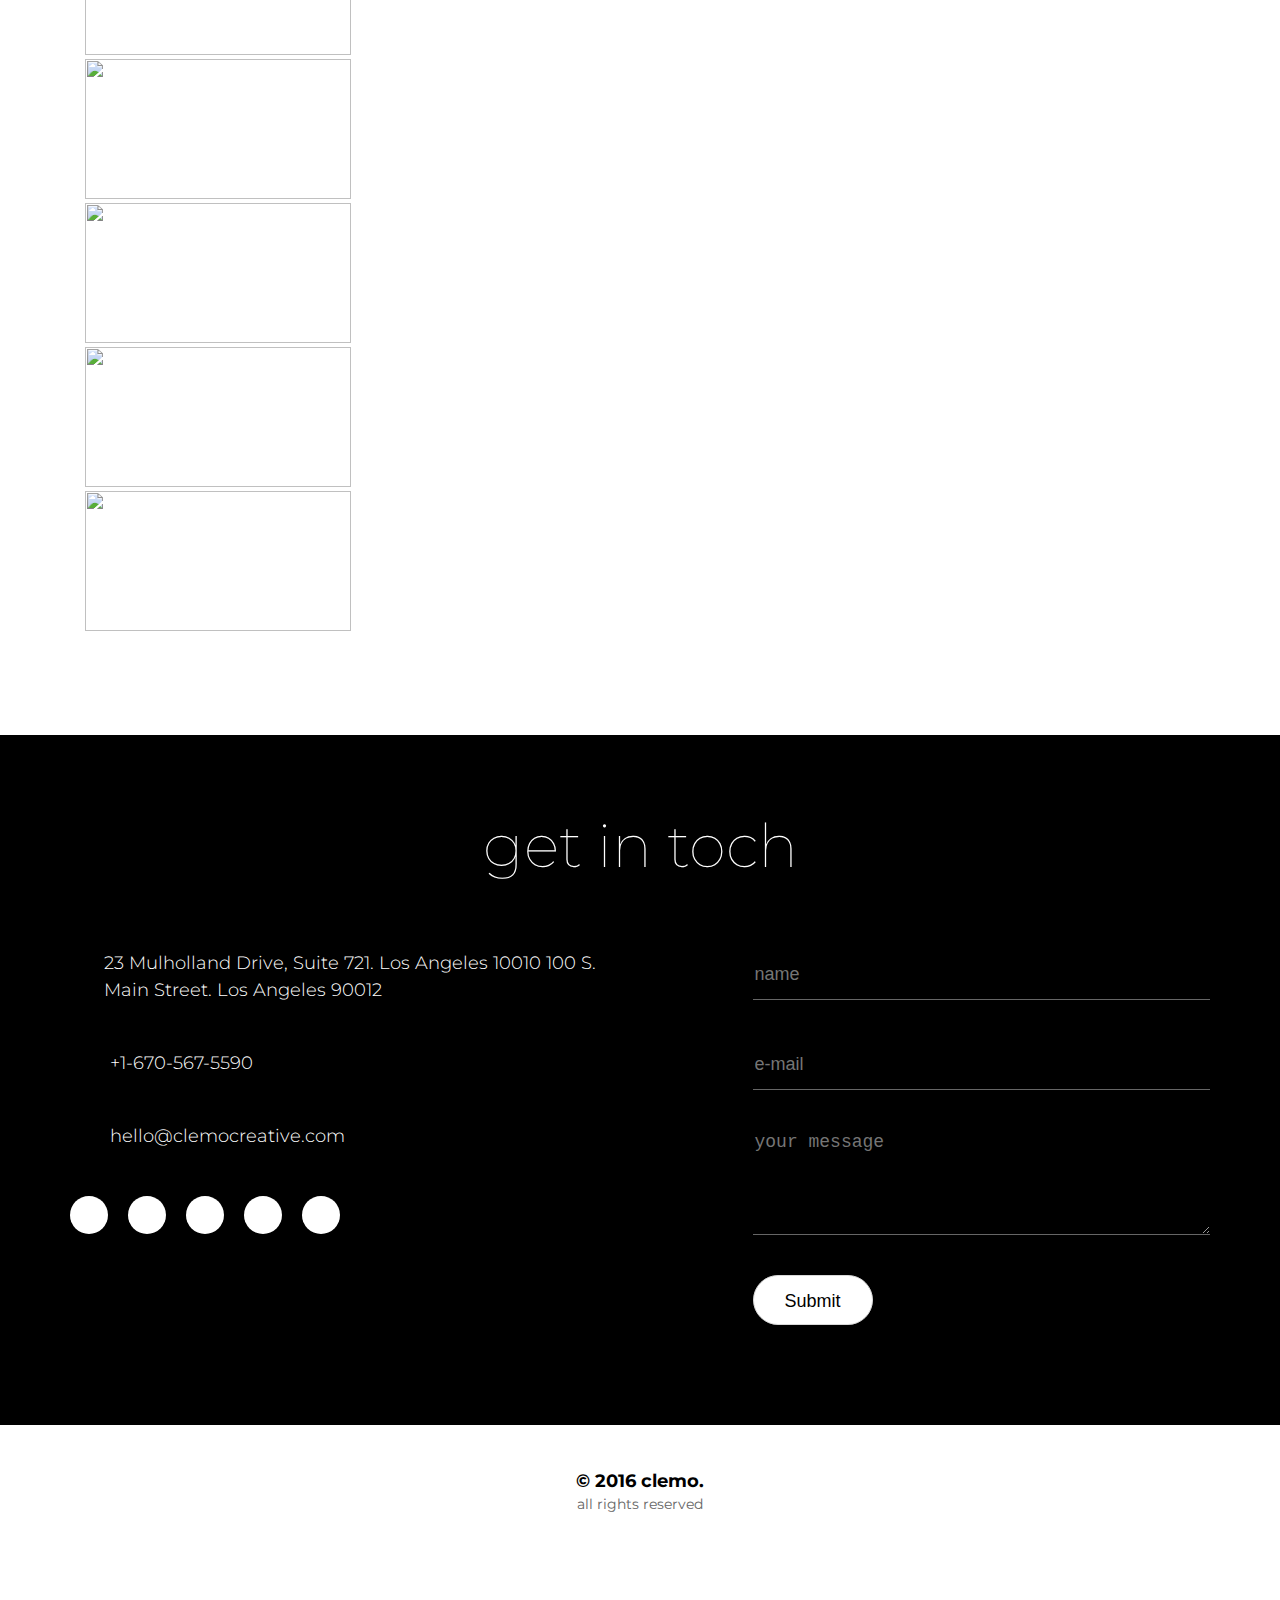
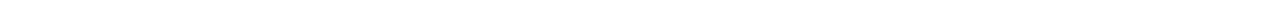
==== commit 33ebd141: "третья страница готова" ====
--- a/index.html
+++ b/index.html
@@ -12,7 +12,6 @@
     <link rel="stylesheet" href="./css/hero.css">
     <link rel="stylesheet" href="./css/content.css">
     <link rel="stylesheet" href="./css/gallery.css">
-    <link rel="stylesheet" href="./css/gallery.css">
     <link rel="stylesheet" href="./css/best-team.css">
     <link rel="stylesheet" href="./css/clients-says.css">
     <link rel="stylesheet" href="./css/sliders.css">
@@ -38,7 +37,7 @@
             <div class="row row-space-between">
                 <div class="col-6 header__item">
                     <div class="logo">
-                        <h2 class="logo__text"> clemo. </h2>
+                        <a class="logo__text" href="./index.html"> clemo. </a>
                        <!-- <img class="logo-img" src="http://www.digicliff.com/blog/wp-content/uploads/2015/09/Google-New-Logo-2015.jpg
                         " alt="logo"> -->
                     </div>
@@ -51,7 +50,7 @@
                             </li>
                             <li class="nav__item">
                             
-                                <a class="nav__link"href="#">services</a>
+                                <a class="nav__link"href="./services.html">services</a>
                             </li>
                             <li class="nav__item">
                                 <a class="nav__link"href="#">works</a>
@@ -108,8 +107,8 @@
                     </div>
                     <div class="col-6 card__info">
                         <h3 class="card__title">
-                            <span>creative</span>
-                            kitchen
+                            <span>art</span>
+                            installation
                         </h3>
                         <p class="card__text">
                             Sed ut perspiciatis unde omnis iste natus error sit voluptatem accusantium doloremque laudantium, totam rem aperiam, eaque
@@ -129,8 +128,8 @@
                     </div>
                     <div class="col-6 card__info">
                         <h3 class="card__title">
-                            <span>creative</span>
-                            kitchen
+                            <span>print</span>
+                            design
                         </h3>
                         <p class="card__text">
                             Sed ut perspiciatis unde omnis iste natus error sit voluptatem accusantium doloremque laudantium, totam rem aperiam, eaque
--- a/css/header.css
+++ b/css/header.css
@@ -9,7 +9,7 @@
 }
 
 .logo__text {
-  
+  text-decoration: none;
   font-size: 30px;
   font-weight: bold;
   line-height: 0.8;
@@ -54,17 +54,17 @@
     color: #4f4f4f;
 }
 
-.aboutus__header {
+.aboutus__header, .services__header {
     border-bottom: 1px solid #d8d8d8;
 }
 
-.aboutus__header span {
+.aboutus__header span, .services__header  span {
     position: relative;
     color: #000;
     font-weight: 400;
 }
 
-.aboutus__header::after {
+.aboutus__header::after, .services__header::after {
   content: "";
   position: absolute;
   top: 95px;
@@ -72,4 +72,8 @@
   height: 2px;
   width: 34px;
   background-color: #000000;
-}+}
+
+.services__header::after {
+  right: 395px;  
+}
--- a/css/content.css
+++ b/css/content.css
@@ -58,3 +58,5 @@
 
 
 
+
+
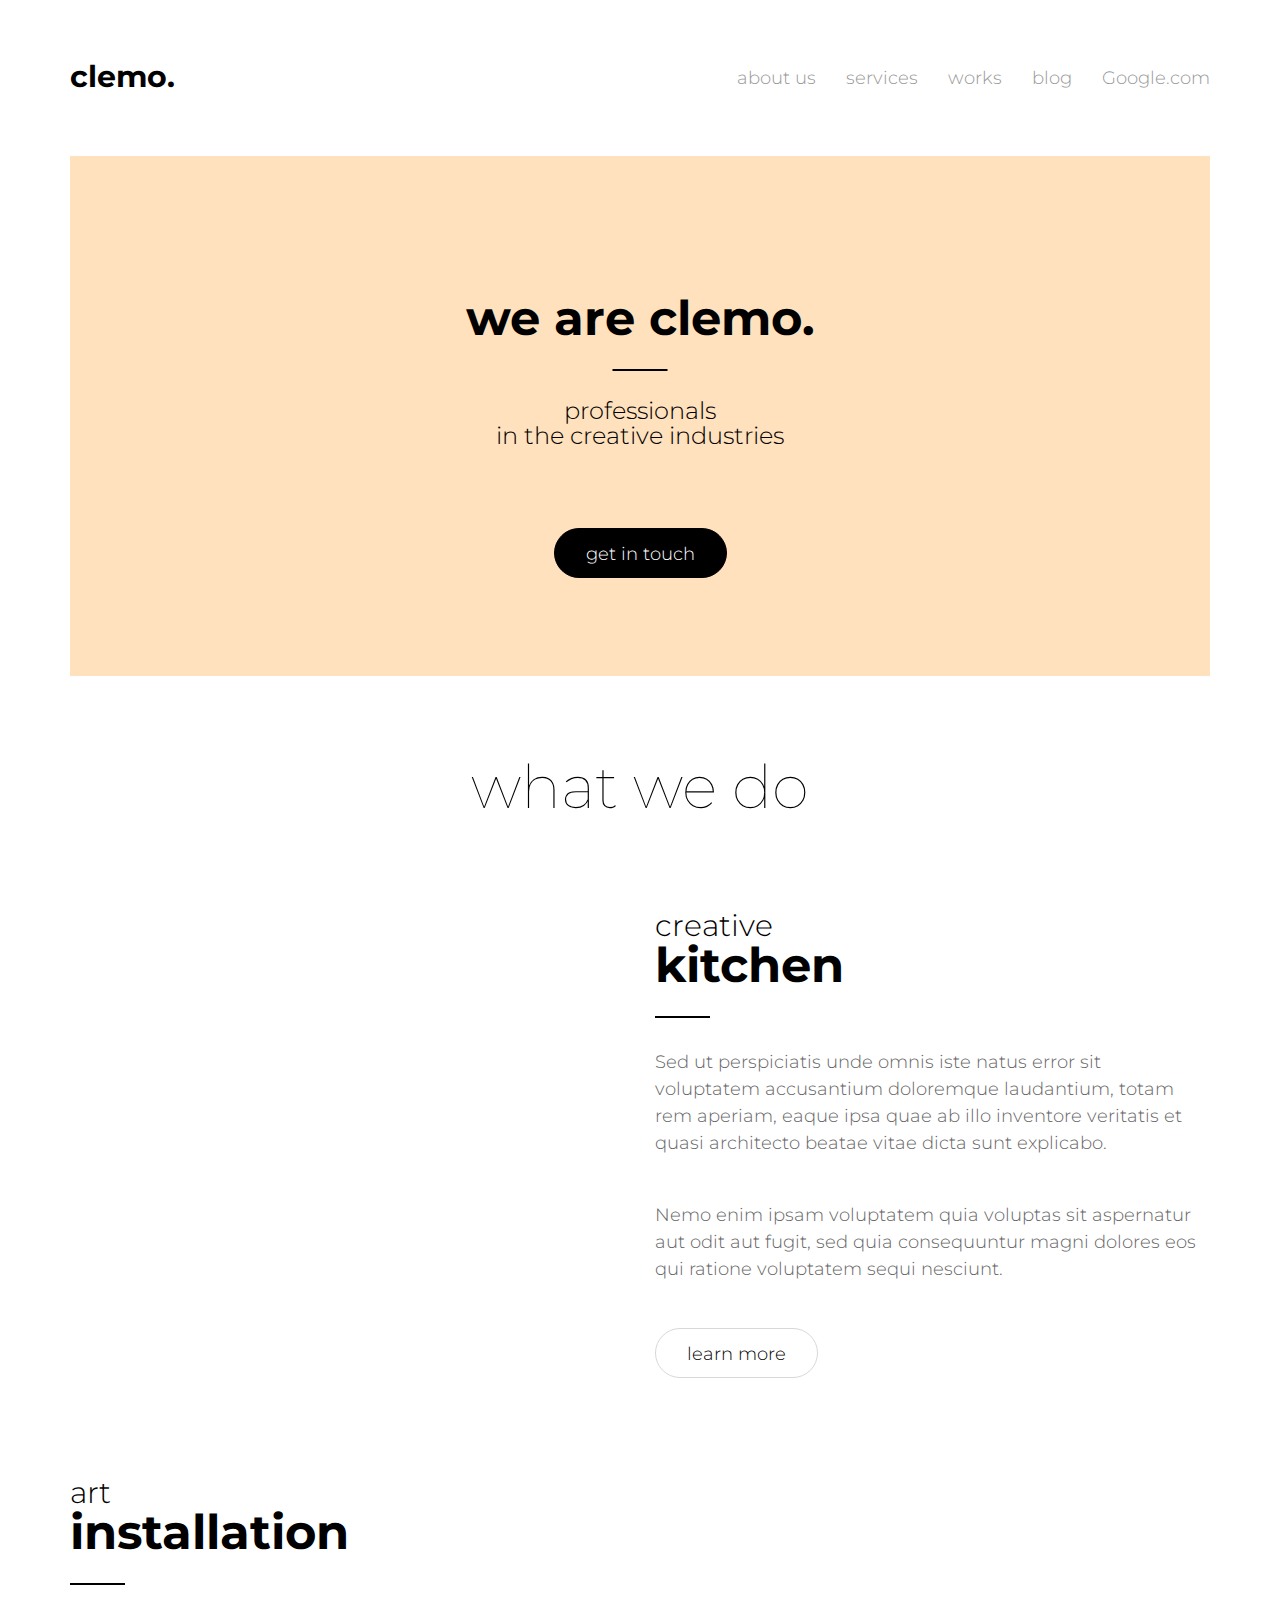
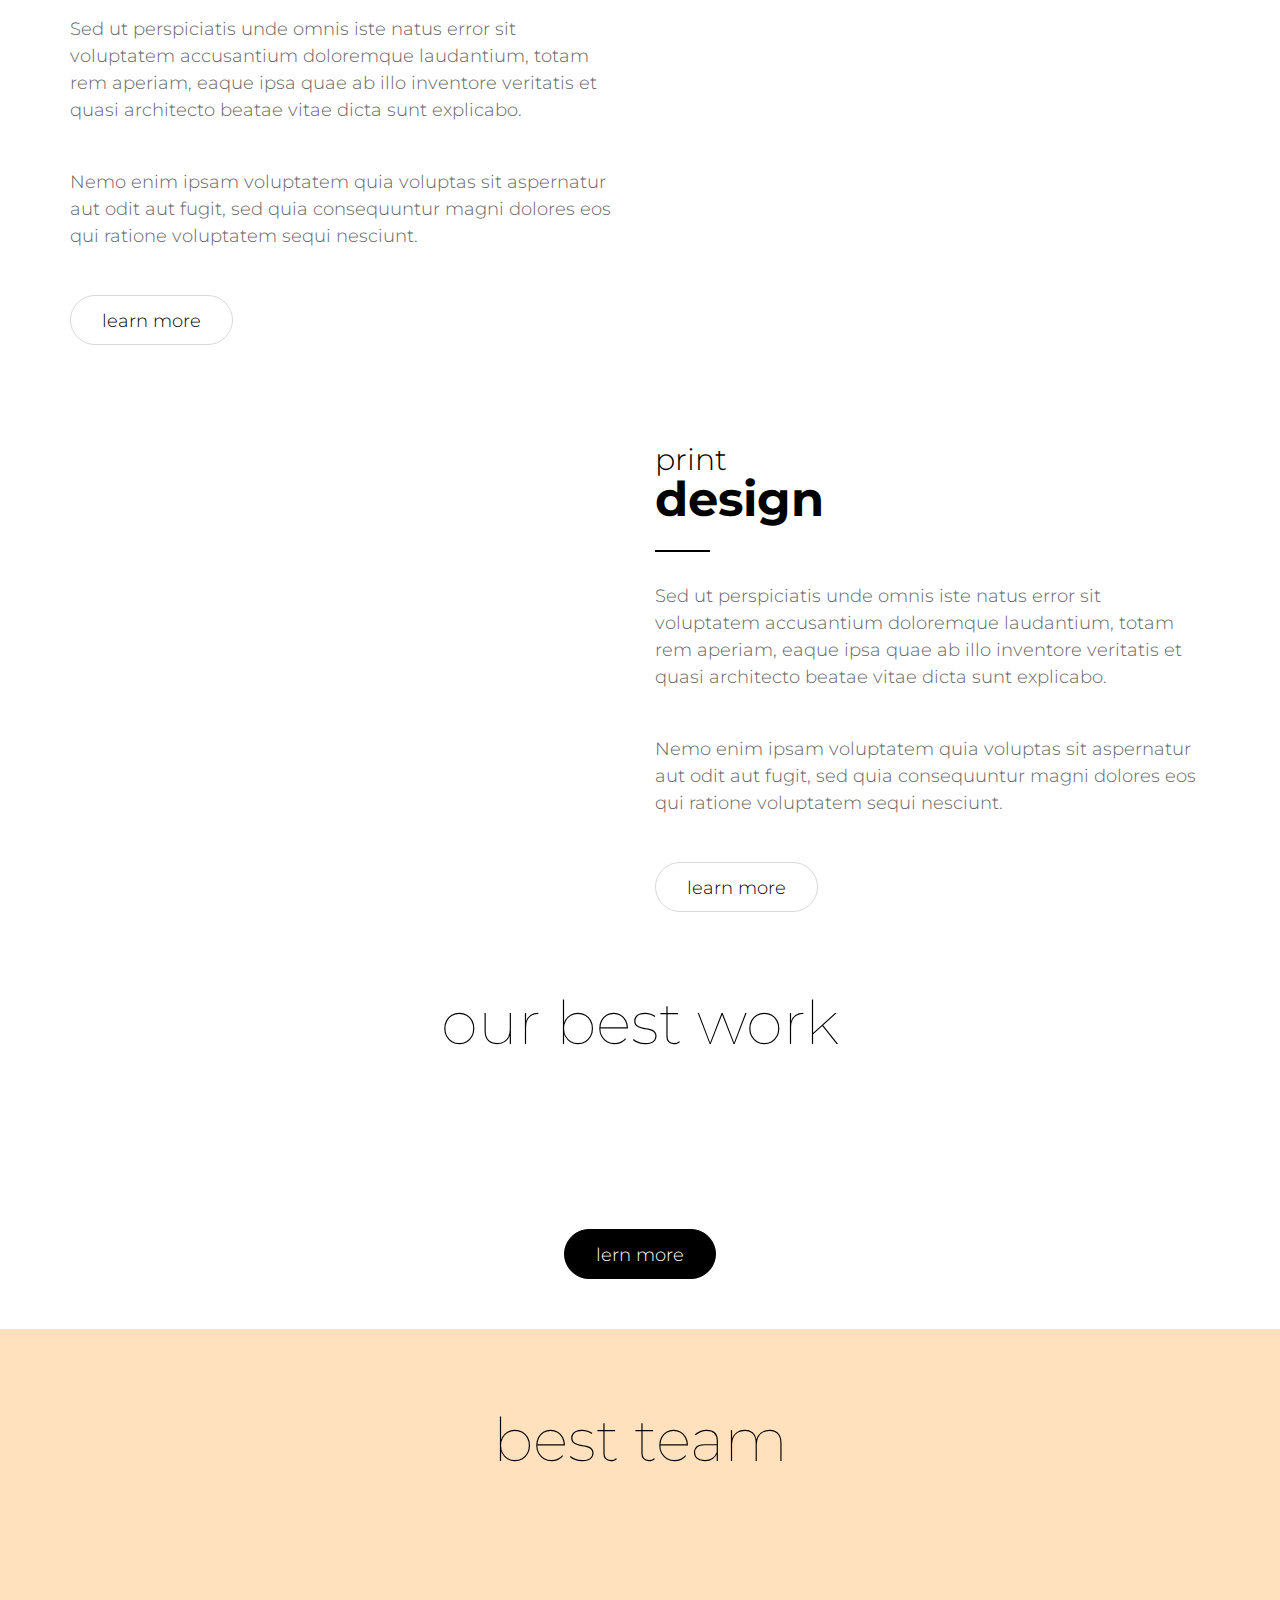
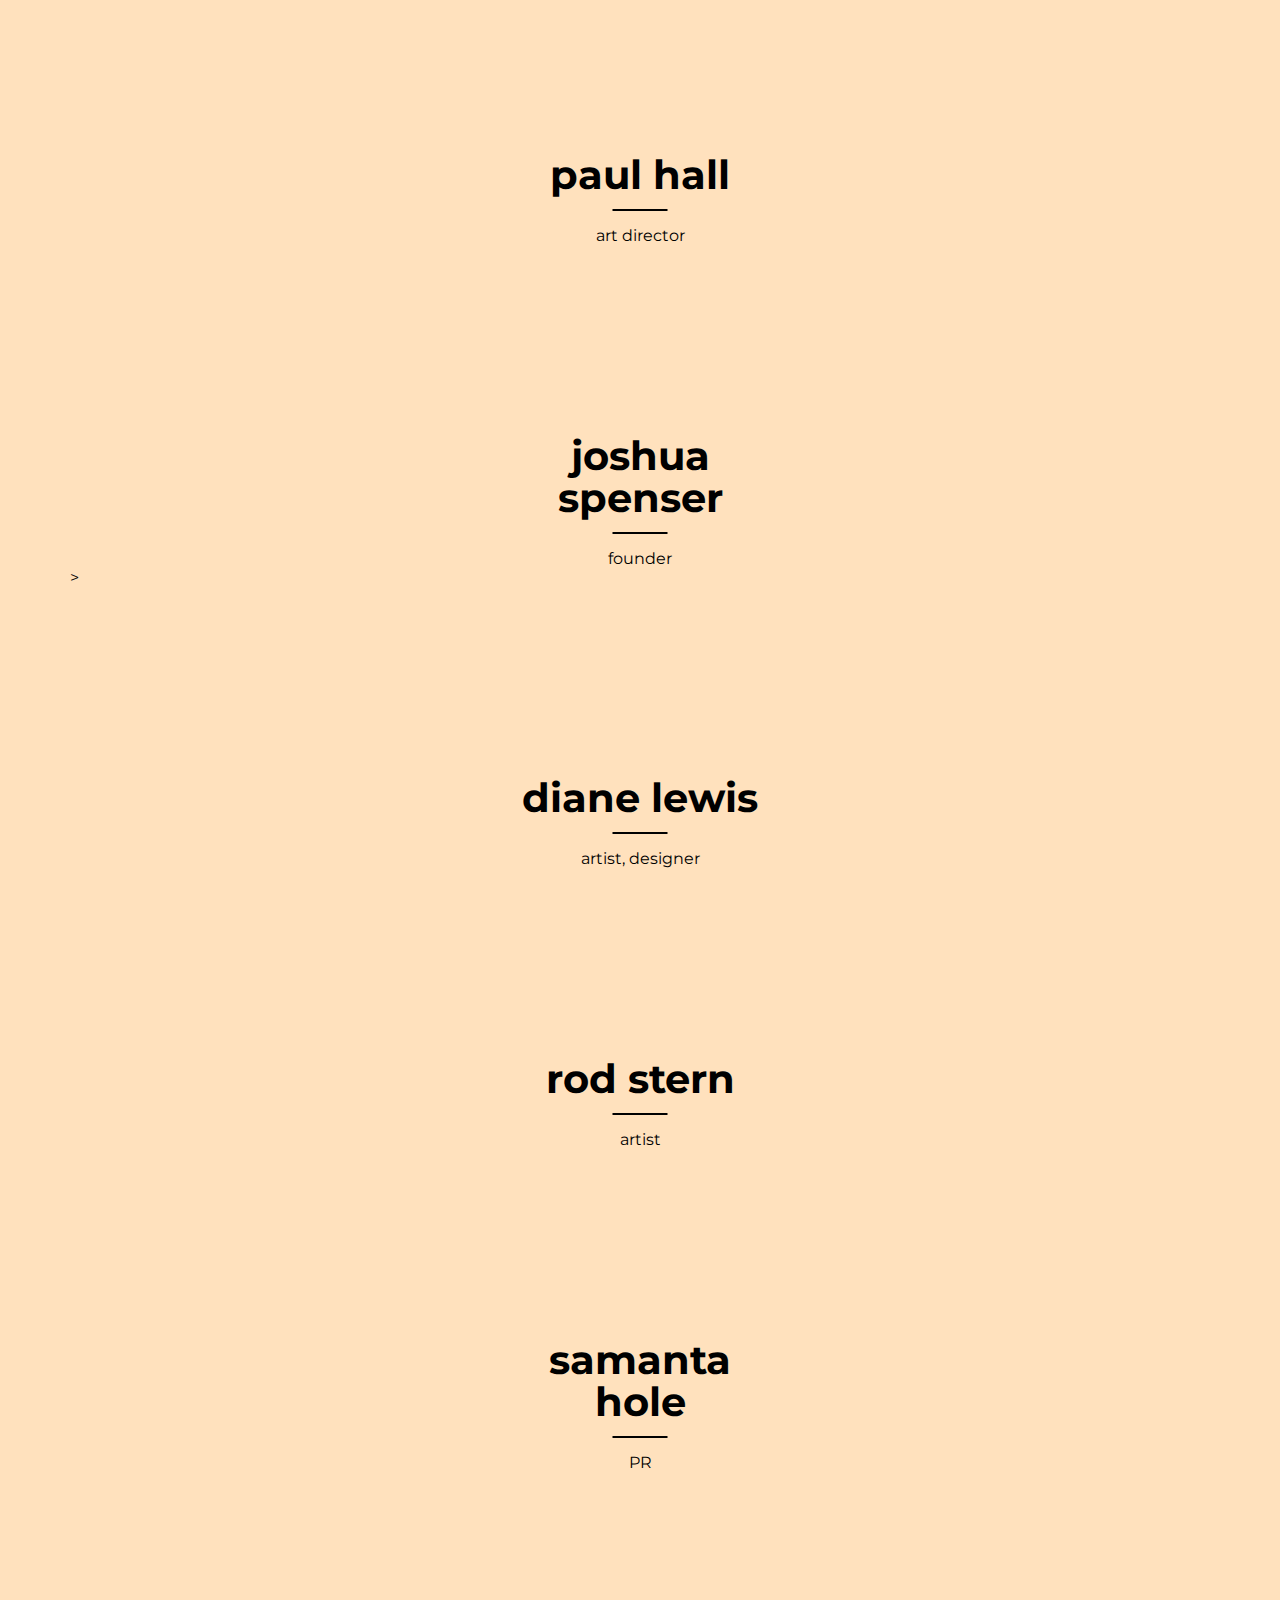
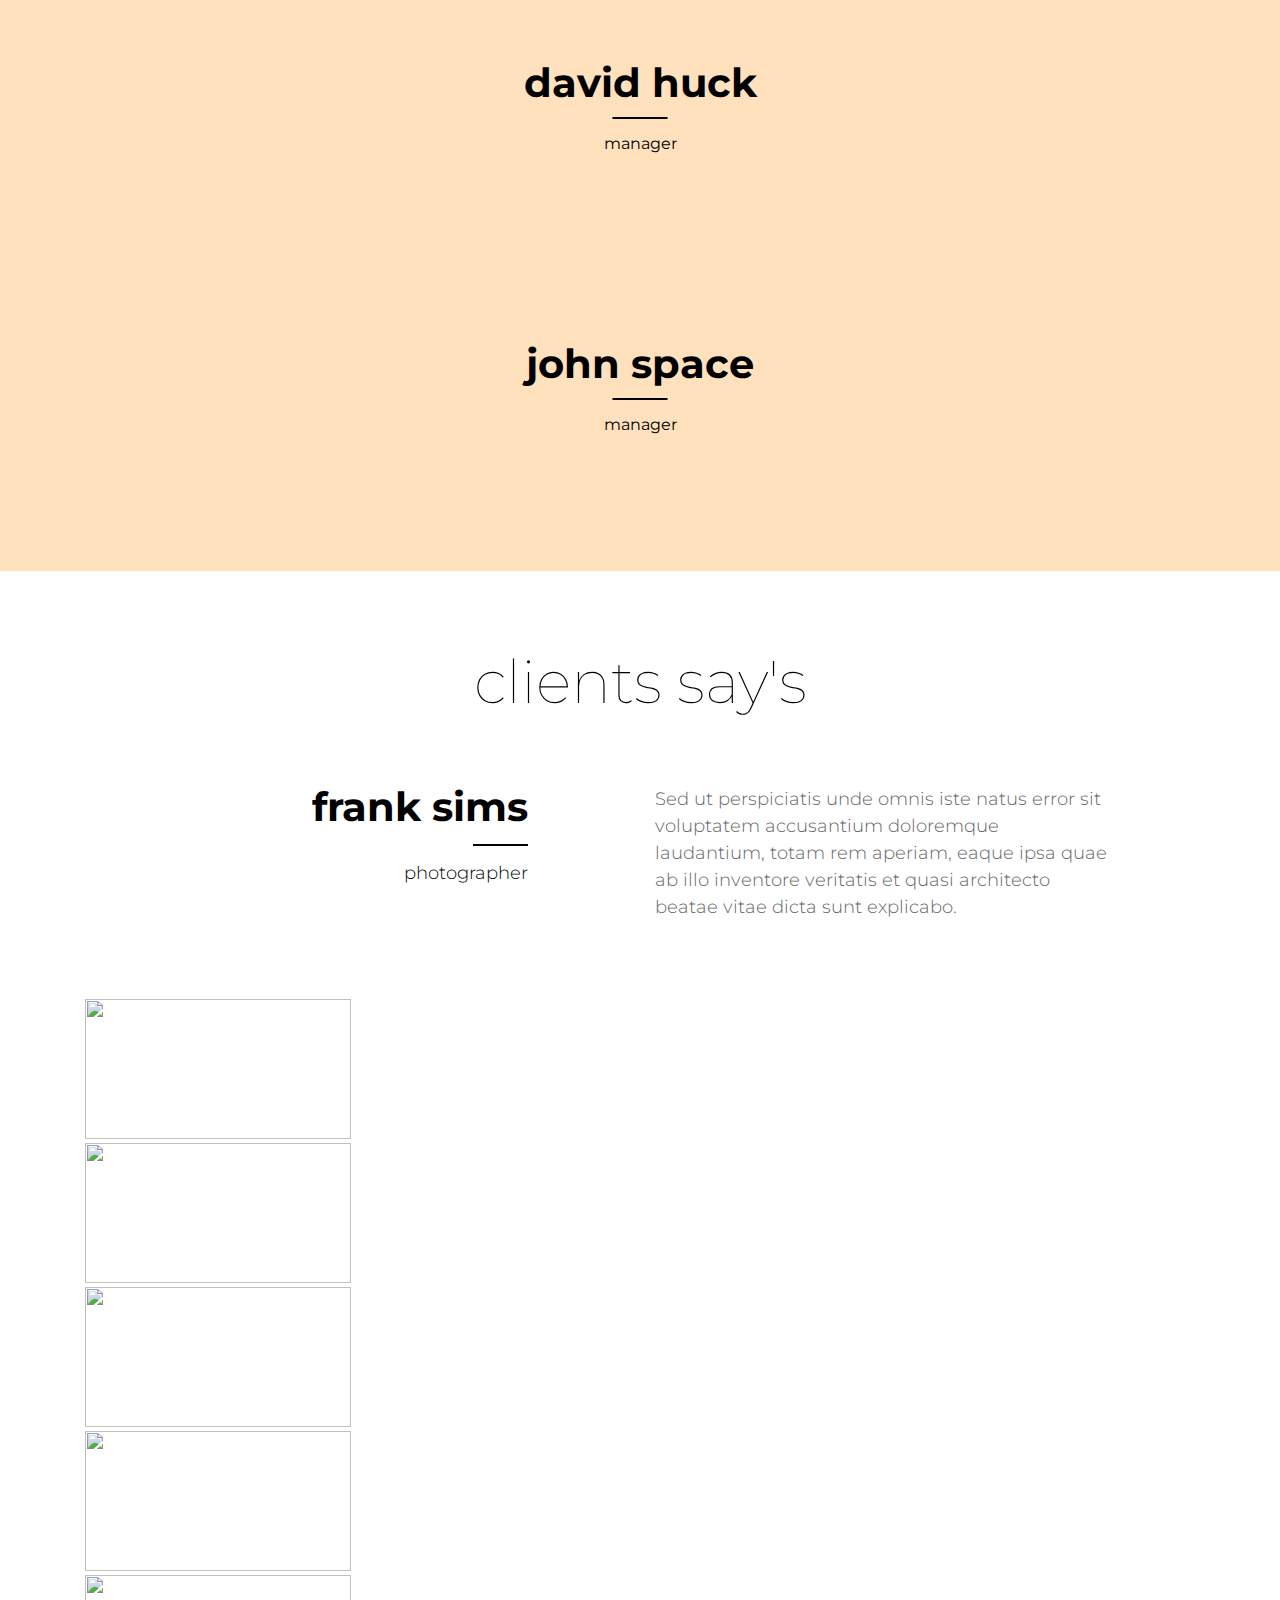
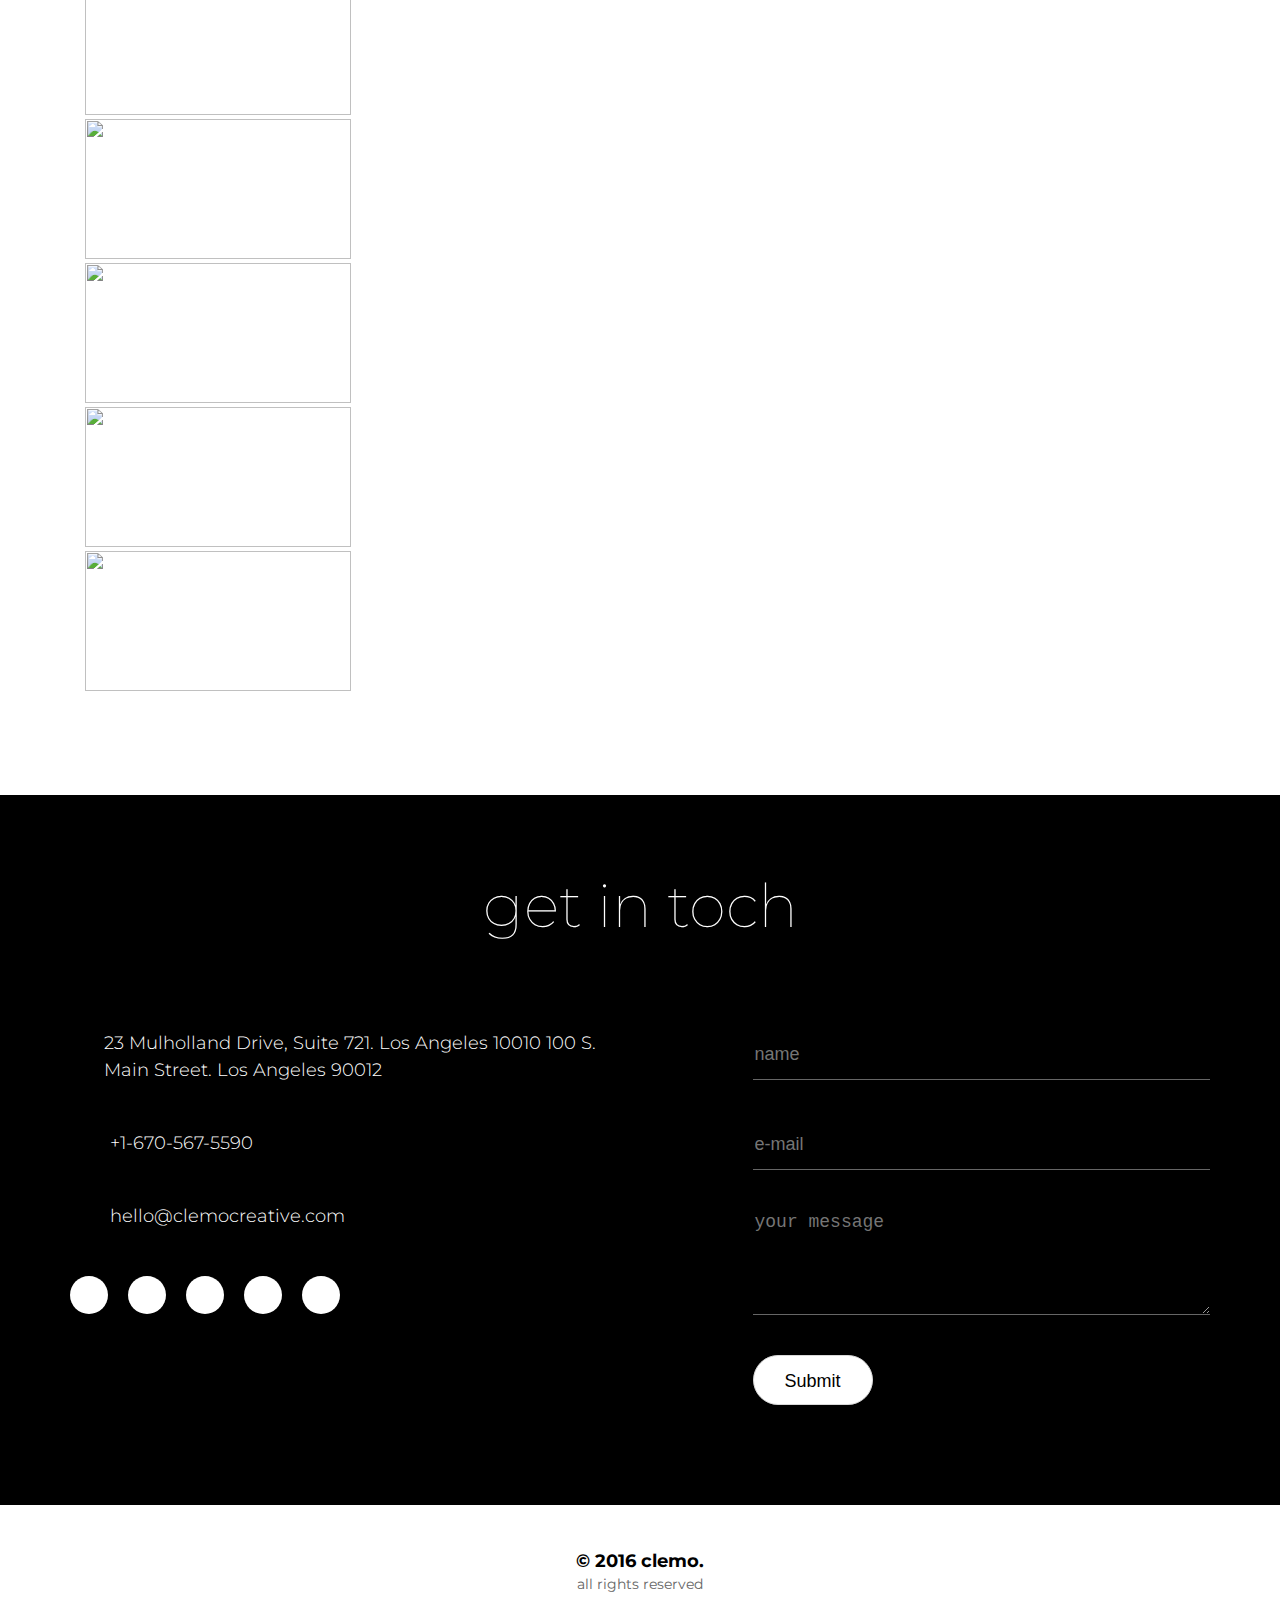
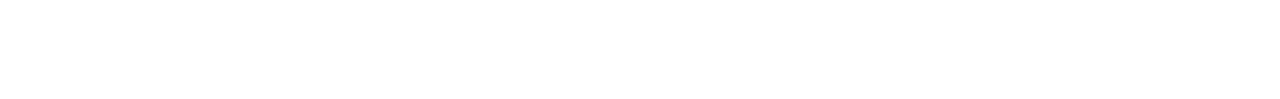
==== commit 210ea6f0: "Четвертая страница готова" ====
--- a/index.html
+++ b/index.html
@@ -227,7 +227,7 @@
         </section>
         <div class="container">
             <section class="section clients-says">
-                <h2 class="section__title">clients say's</h2>
+                <h2 class="clients-says__title">clients say's</h2>
                 <div class="row">
                     <div class="col-5 client">
                         <p class="client__name"> frank sims </p>
--- a/css/clients-says.css
+++ b/css/clients-says.css
@@ -1,5 +1,10 @@
 
-.section__title {
+.clients-says__title {
+    font-size: 60px;
+    margin-top: 0;
+    font-weight: 100;
+    line-height: 0.8;
+    text-align: center;
     margin-bottom: 80px;
 }
 
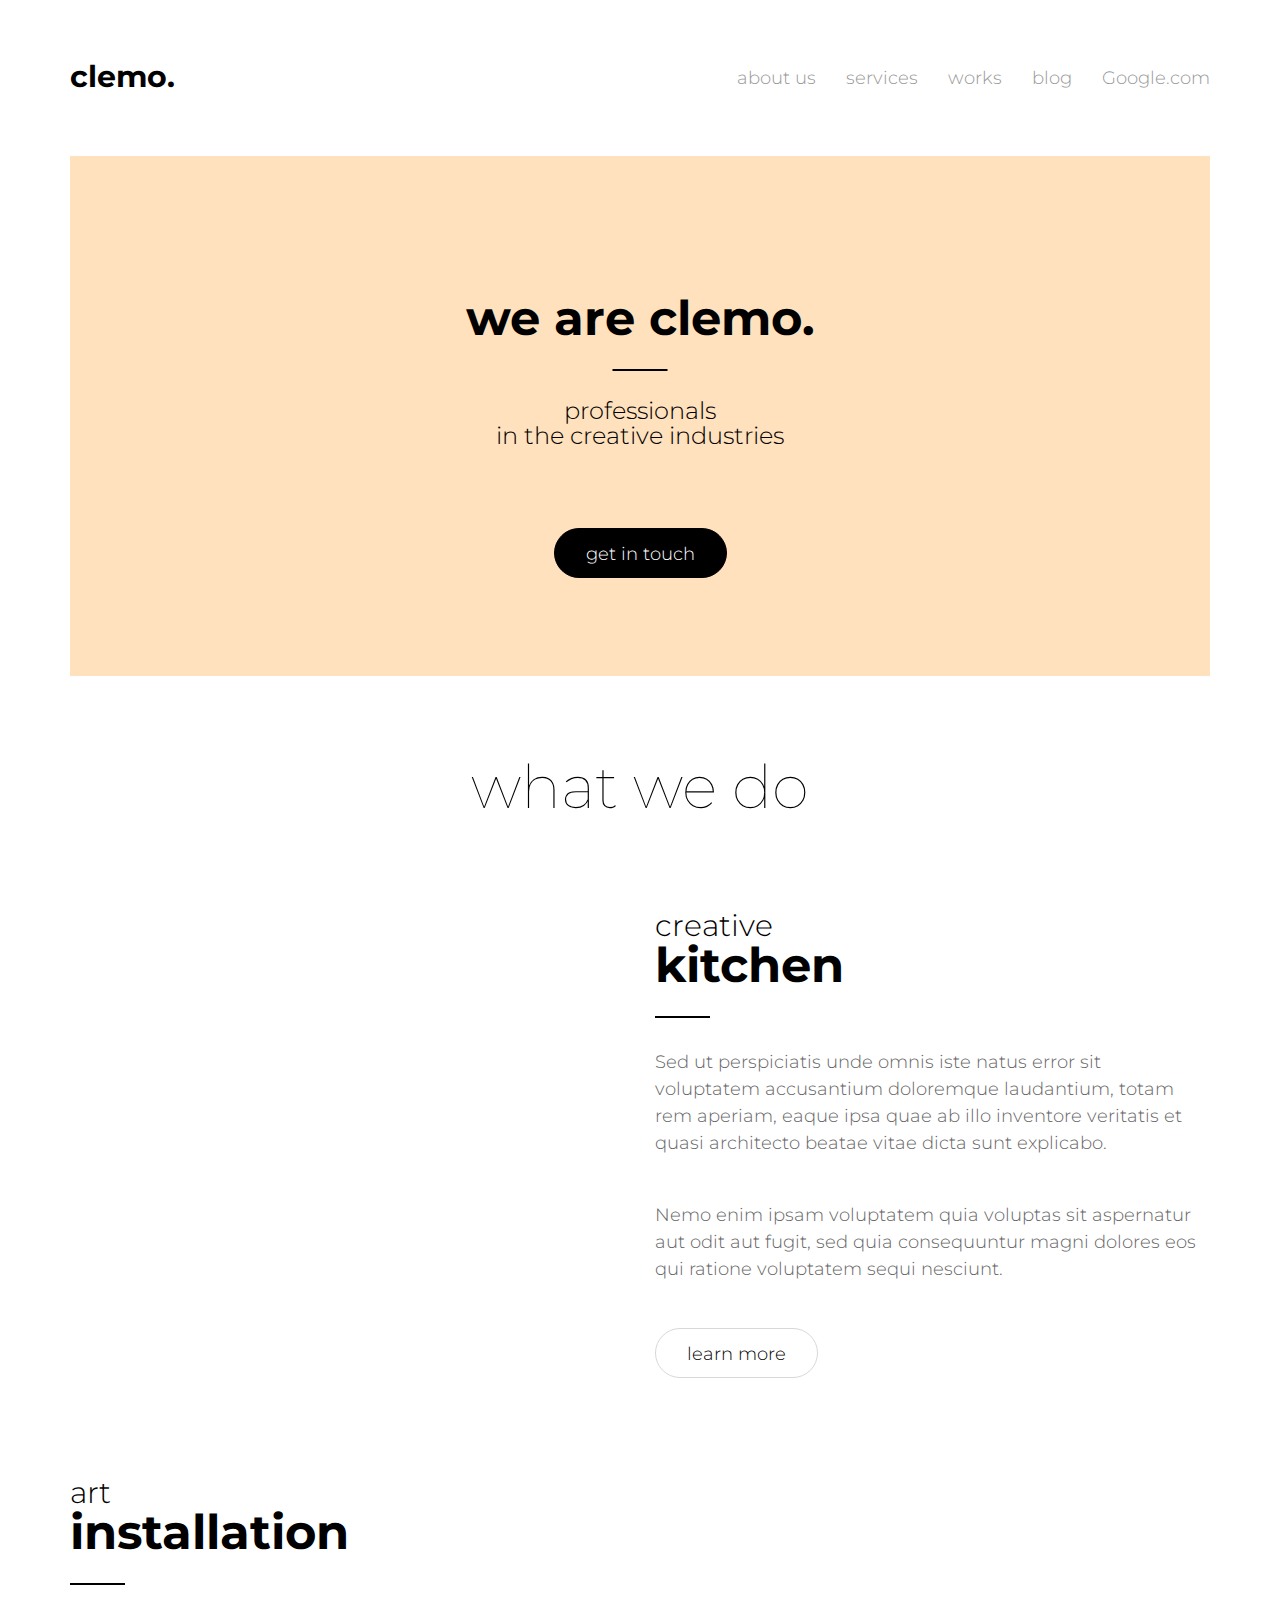
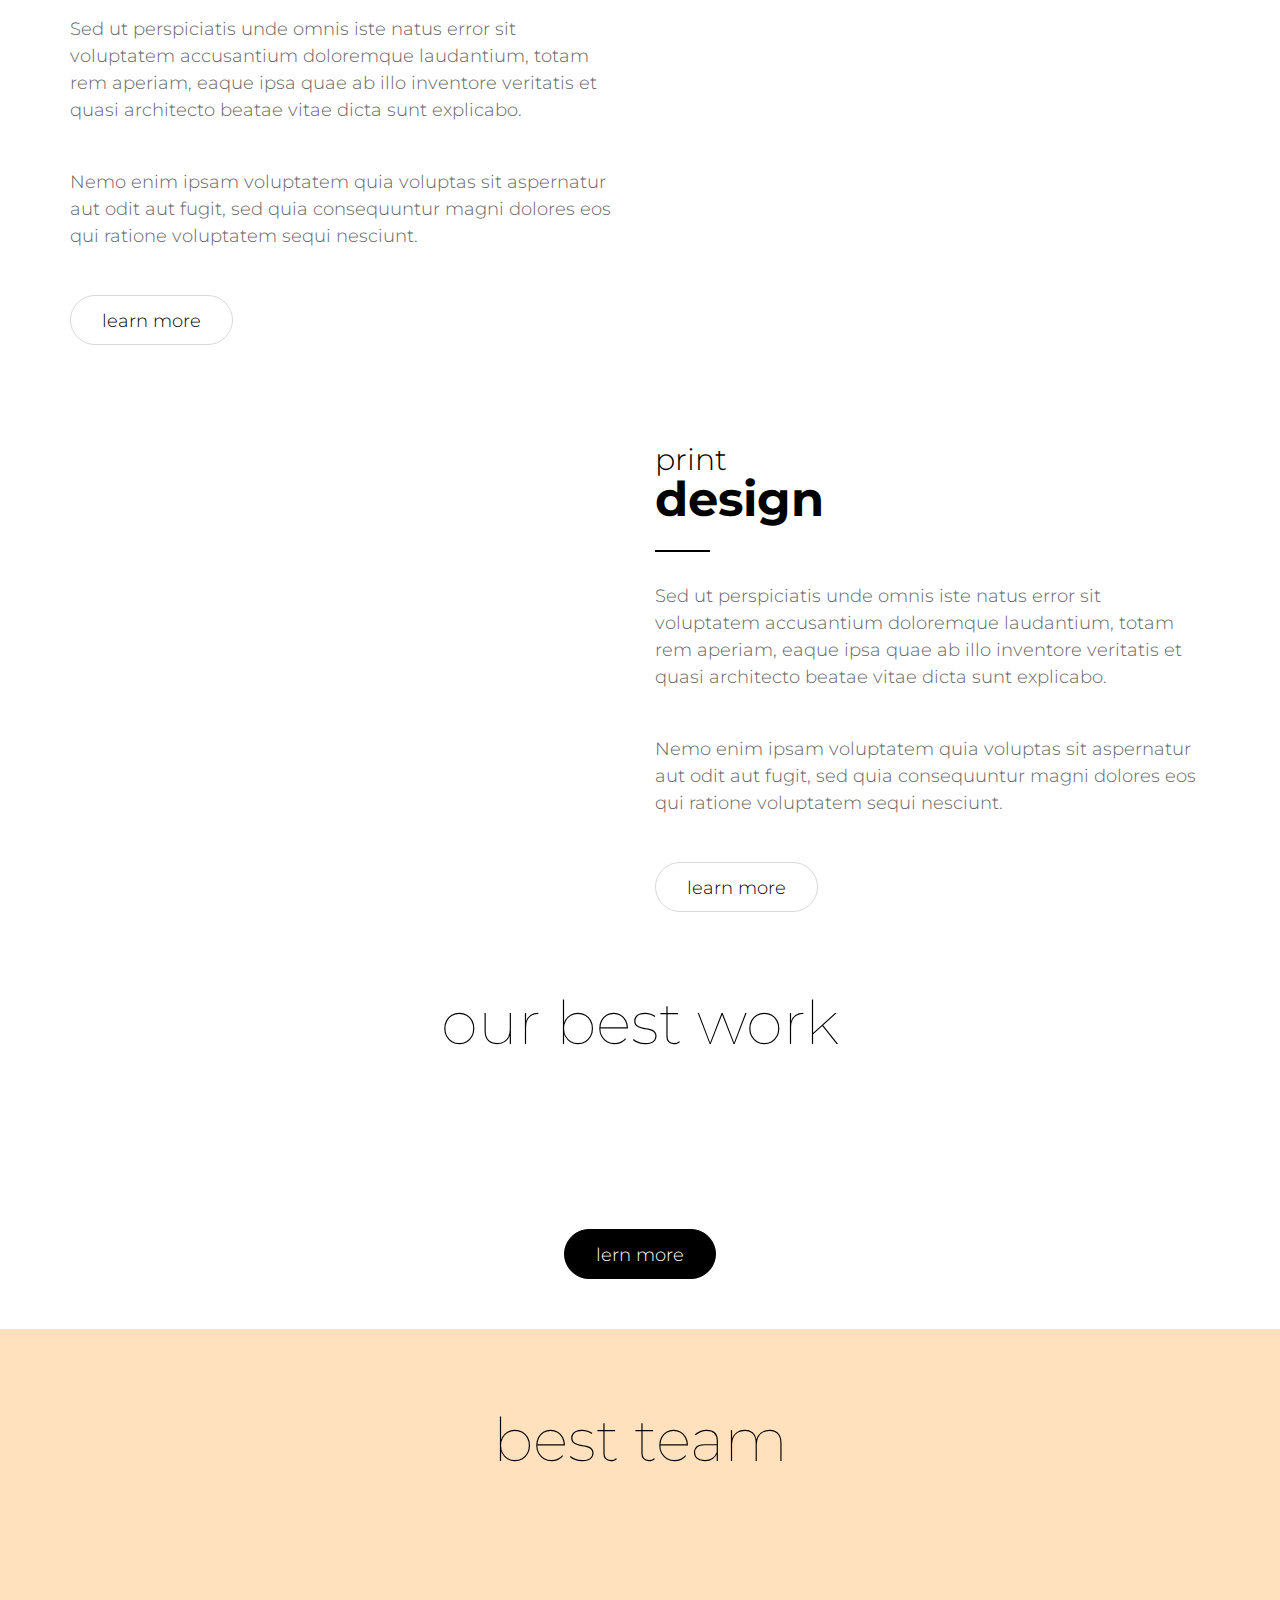
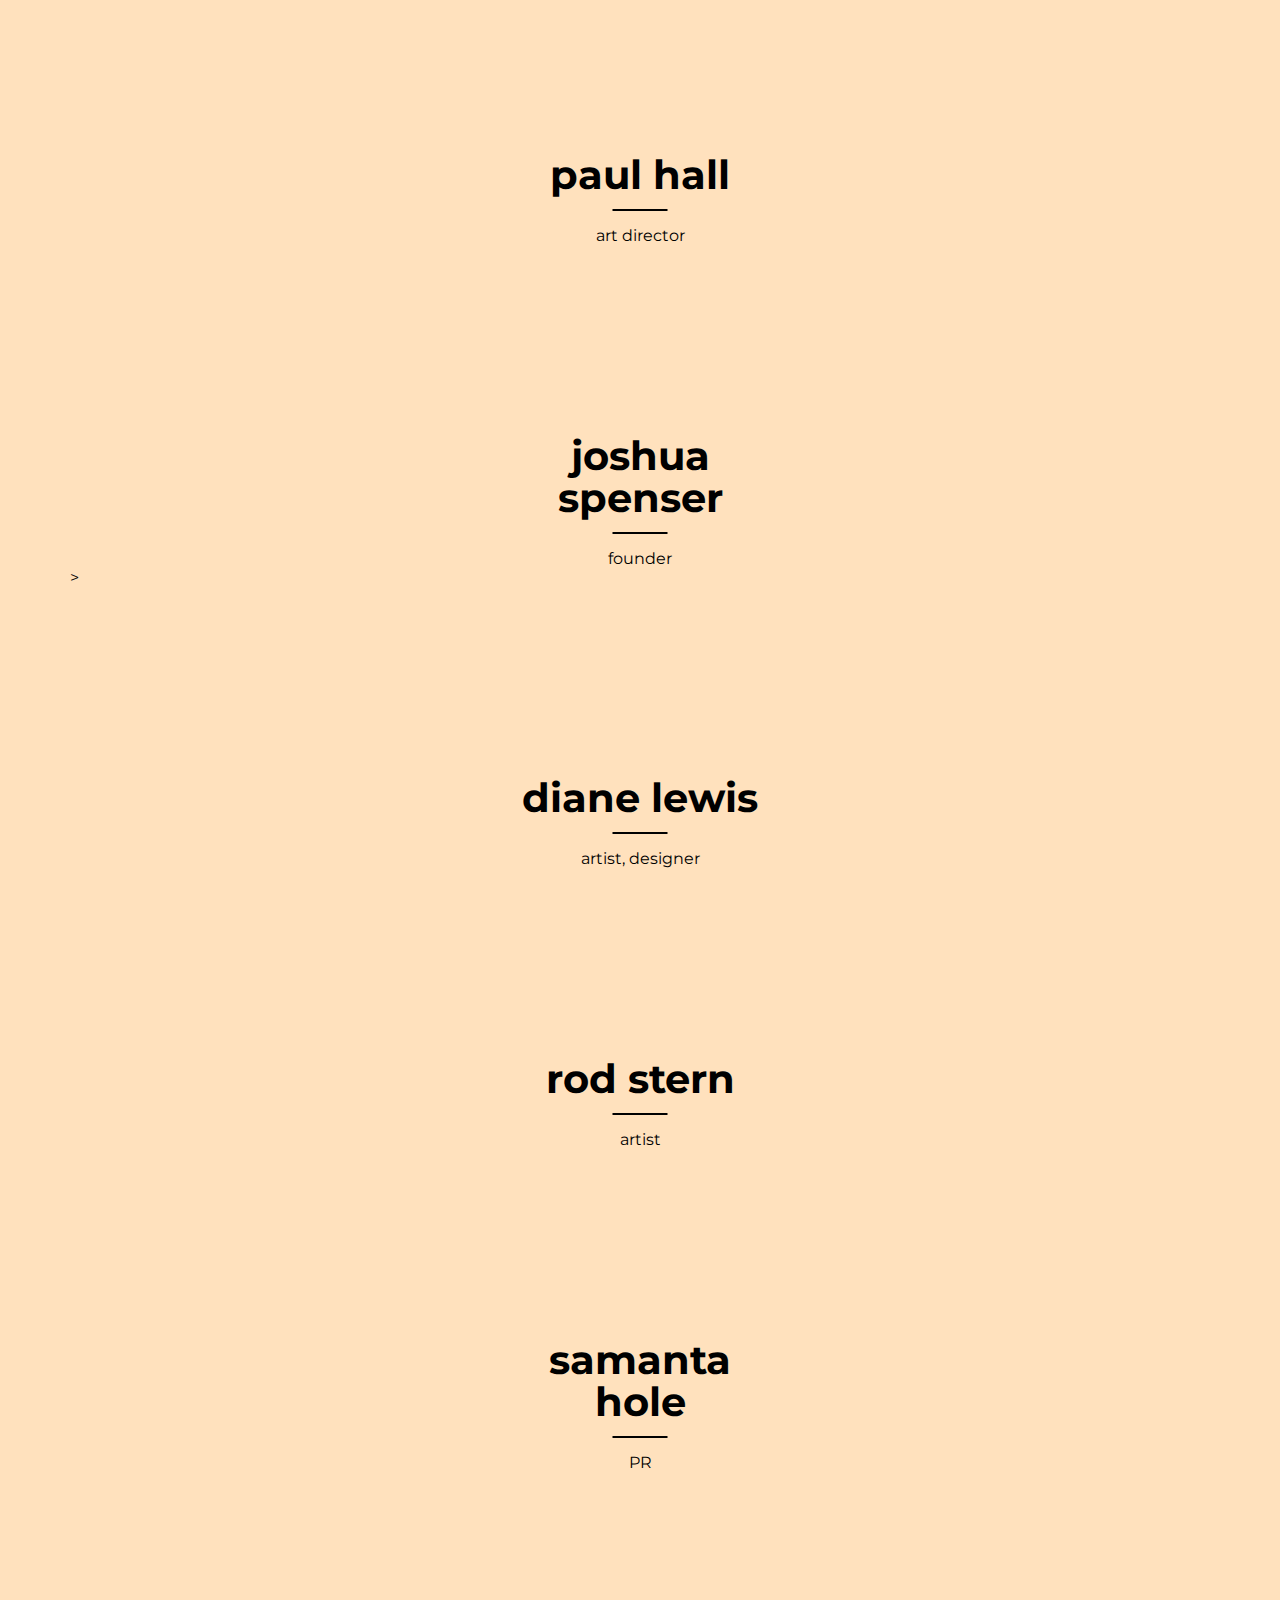
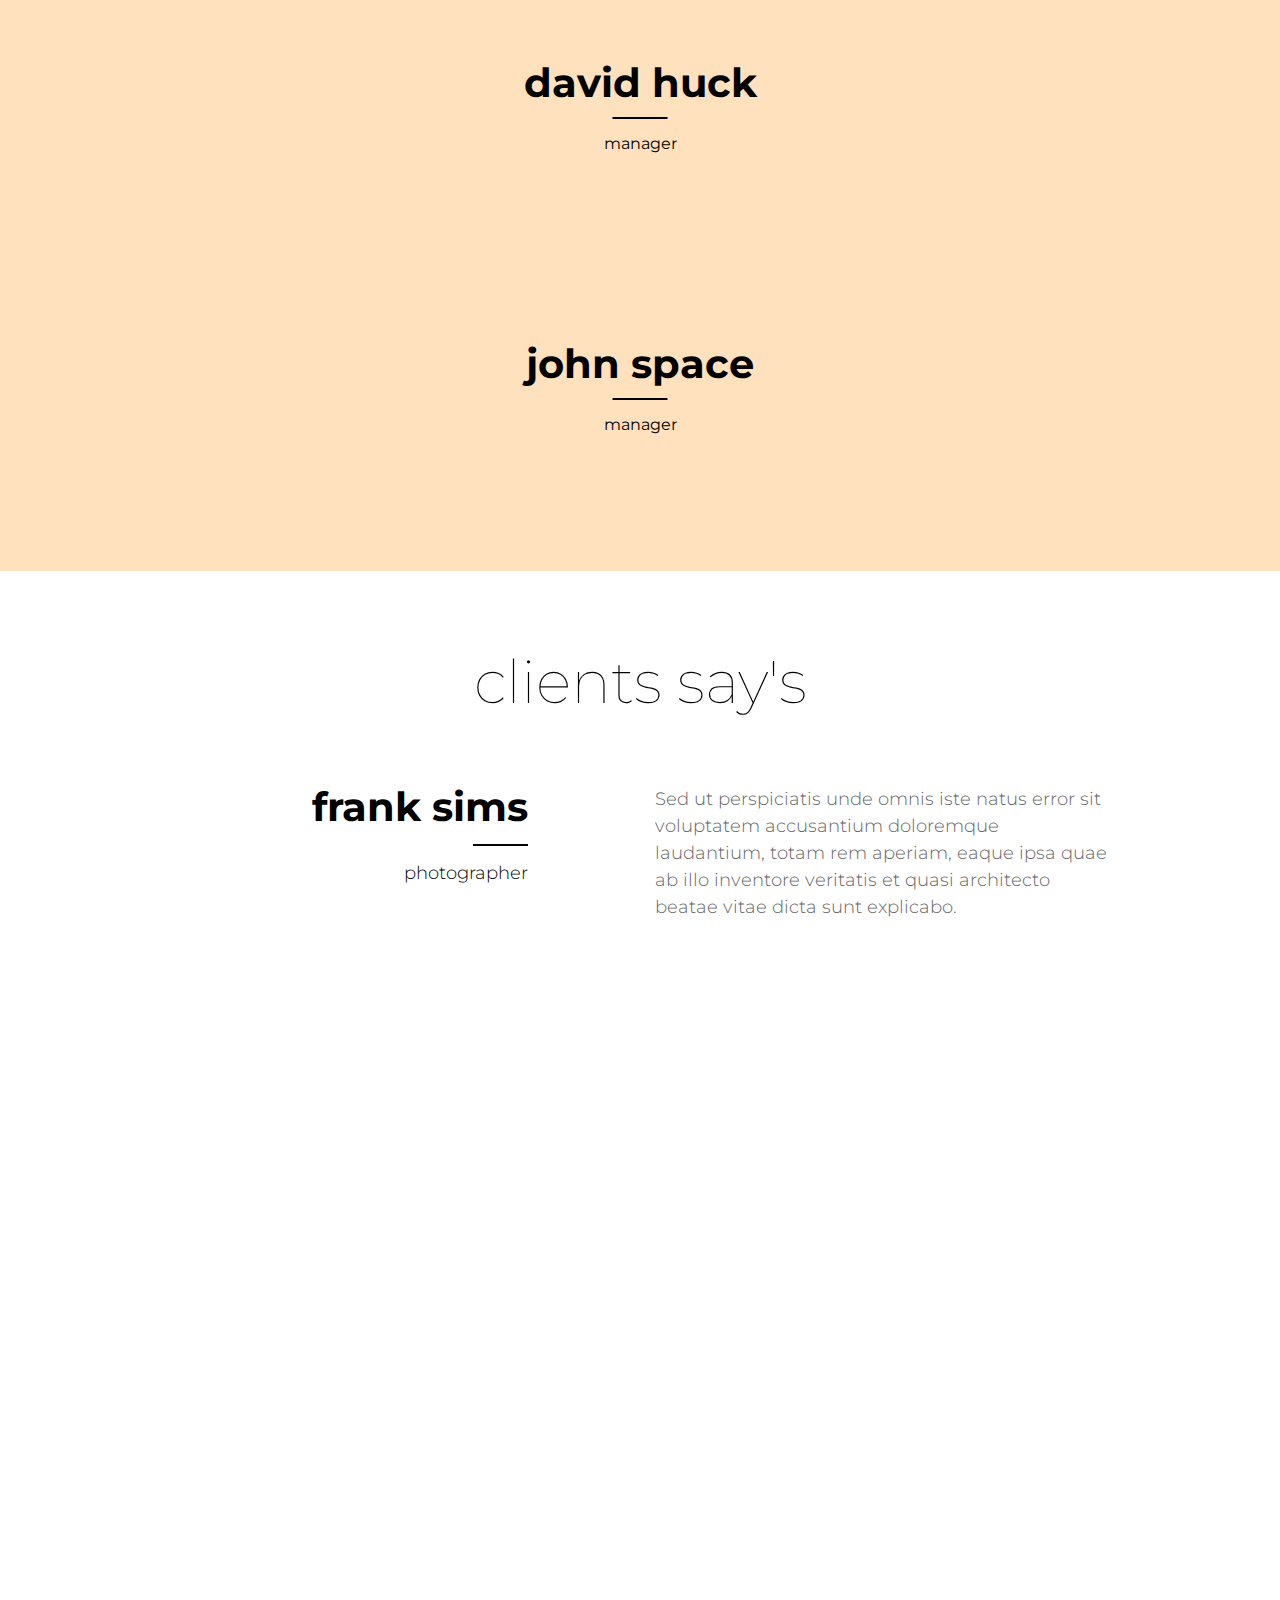
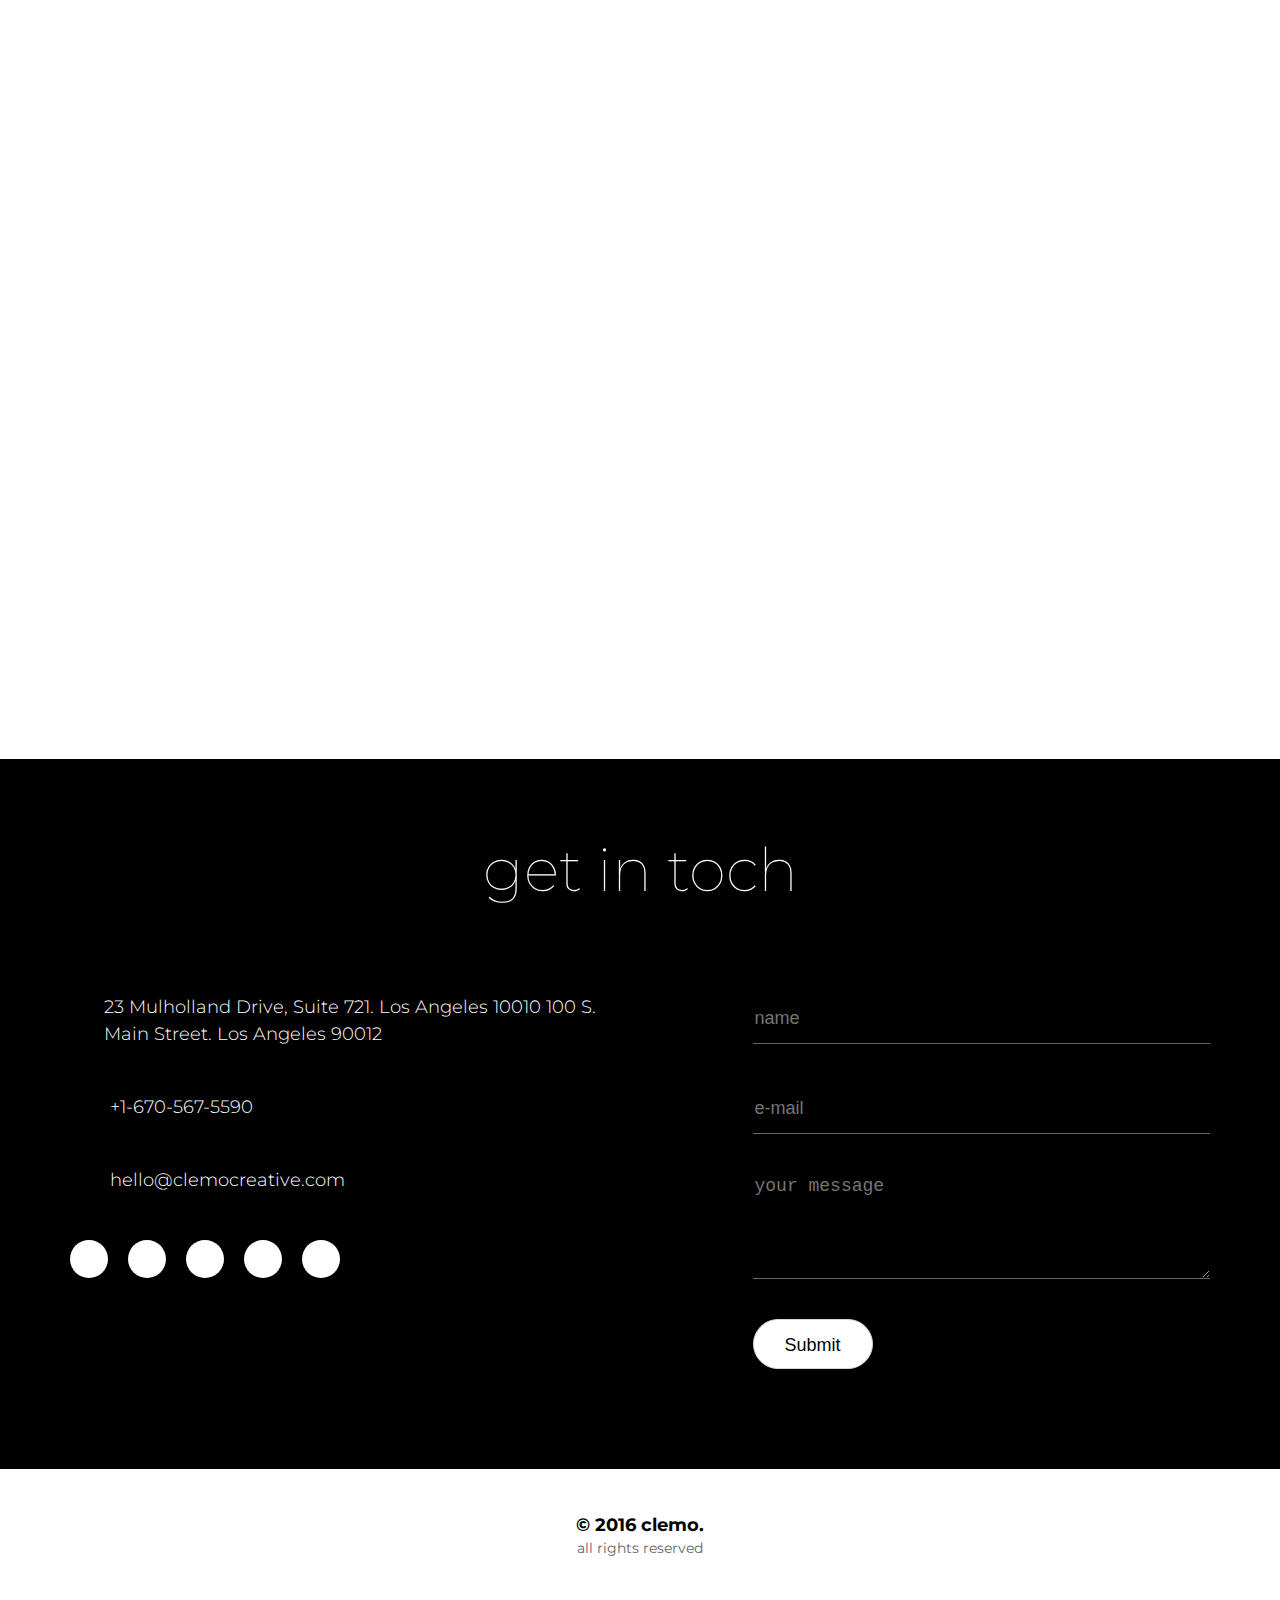
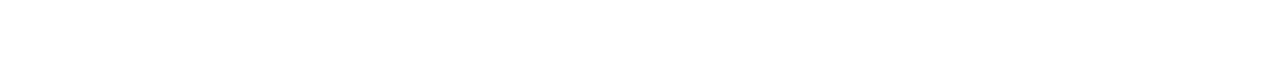
==== commit ace65c8c: "Bug fixes" ====
--- a/index.html
+++ b/index.html
@@ -242,7 +242,7 @@
                 <div id="clients-says-slider" class="clients-says__slider">
                         
                             <div class="clients__picture ">
-                                <img src="http://placehold.it/100x100" alt="">
+                                <img src="https://www.kennedyspacecenter.com/-/media/DNC/KSCVC/Event-Images/Rocket-Launches/SpaceX-CRS-13-Pad-40.ashx?h=2000&w=3000&la=en&hash=26BAD6986037186C00E430C3F7CC60A7CE86AE71" alt="">
                             </div>
                             <div class="clients__picture ">
                                 <img src="http://placehold.it/100x100" alt="">
@@ -285,12 +285,14 @@
 
                         <div class="information__block">
                             <i class="fa fa-mobile block_icon" ></i> 
-                            <span class="block_text"> +1-670-567-5590 </span>
+                            <!-- <a class="block_text" href="tel:+16705675590"> +1-670-567-5590 </a> -->
+                            <a class="block_text" href="tel:+16705675590"> +1-670-567-5590 </a>
                         </div>
 
                         <div class="information__block">
                             <i class="fa fa-envelope-open block_icon"></i> 
-                            <span class="block_text"> hello@clemocreative.com </span>
+                            <!--<a class="block_text" href="mailto:hello@clemocreative.com">hello@clemocreative.com</a>  -->
+                            <a class="block_text" href="mailto:hello@clemocreative.com">hello@clemocreative.com</a>
                             </div>
                             
                         <div class="information__block">
@@ -320,7 +322,9 @@
             </div>
             
         </section>
+    <div class="container">
         <div class="row footer">
+           <div class="col-12"> 
             <p class="text_company">
                 © 2016 clemo.
                 <br>
@@ -329,7 +333,8 @@
                 </span>
             </p>
         </div>
-
+    </div>
+</div>
     </main>
     
     <script type="text/javascript" src="./js/jquery-3.3.1.min.js"></script>
--- a/css/common.css
+++ b/css/common.css
@@ -2,6 +2,11 @@
   padding: 0;
   padding-top: 87px;
   position: relative;
+}
+
+.section_bordered {
+padding-bottom: 140px;
+
 }
 
 .section__title {
@@ -53,6 +58,7 @@
     border-color: #ededed;
     box-shadow: 2px 2px 7px #d7d7d7;
     color: #000;
+    cursor: pointer;
 }
 
 .button_invert:active {
--- a/css/header.css
+++ b/css/header.css
@@ -54,21 +54,21 @@
     color: #4f4f4f;
 }
 
-.aboutus__header, .services__header {
+.aboutus__header, .services__header, .header__works {
     border-bottom: 1px solid #d8d8d8;
 }
 
-.aboutus__header span, .services__header  span {
+.link_active {
     position: relative;
     color: #000;
     font-weight: 400;
 }
 
-.aboutus__header::after, .services__header::after {
+.link_active::after{
   content: "";
   position: absolute;
-  top: 95px;
-  right: 502px;
+  bottom: 0px;
+  left: 15px;
   height: 2px;
   width: 34px;
   background-color: #000000;
@@ -77,3 +77,7 @@
 .services__header::after {
   right: 395px;  
 }
+
+.header__works::after {
+  right: 292px;  
+}--- a/css/clients-says.css
+++ b/css/clients-says.css
@@ -54,10 +54,19 @@
 
 }
 
+.clients__picture {
+position: relative;
+height: 140px;
+width: 266px;
+
+}
+
 .clients__picture img {
-    width: 266px;
-    height: 140px;
-    margin: 0 15px;
+    position: absolute;
+    top: 50%;
+    left: 50%;
+    transform: translate(-50%, -50%);
+    width: calc(100% - 15px);
 }
 
 .clients-says__slider {
--- a/css/get-in-touch.css
+++ b/css/get-in-touch.css
@@ -27,9 +27,12 @@
     font-weight: 300;  
     color: #fff;
     line-height: 1.5;
-
+    text-decoration: none;
 }
 
+a.block_text:hover {
+   color: #d8d8d8; 
+}
 .social {
     display: flex;
     width: 38px;
--- a/css/footer.css
+++ b/css/footer.css
@@ -21,4 +21,10 @@
 
 .text_company, .text_rights {
     text-align: center;
+}
+
+.footer__line {
+    border-top: 1px solid #d8d8d8;
+    padding-top: 46px;
+    margin-top: 0px;
 }